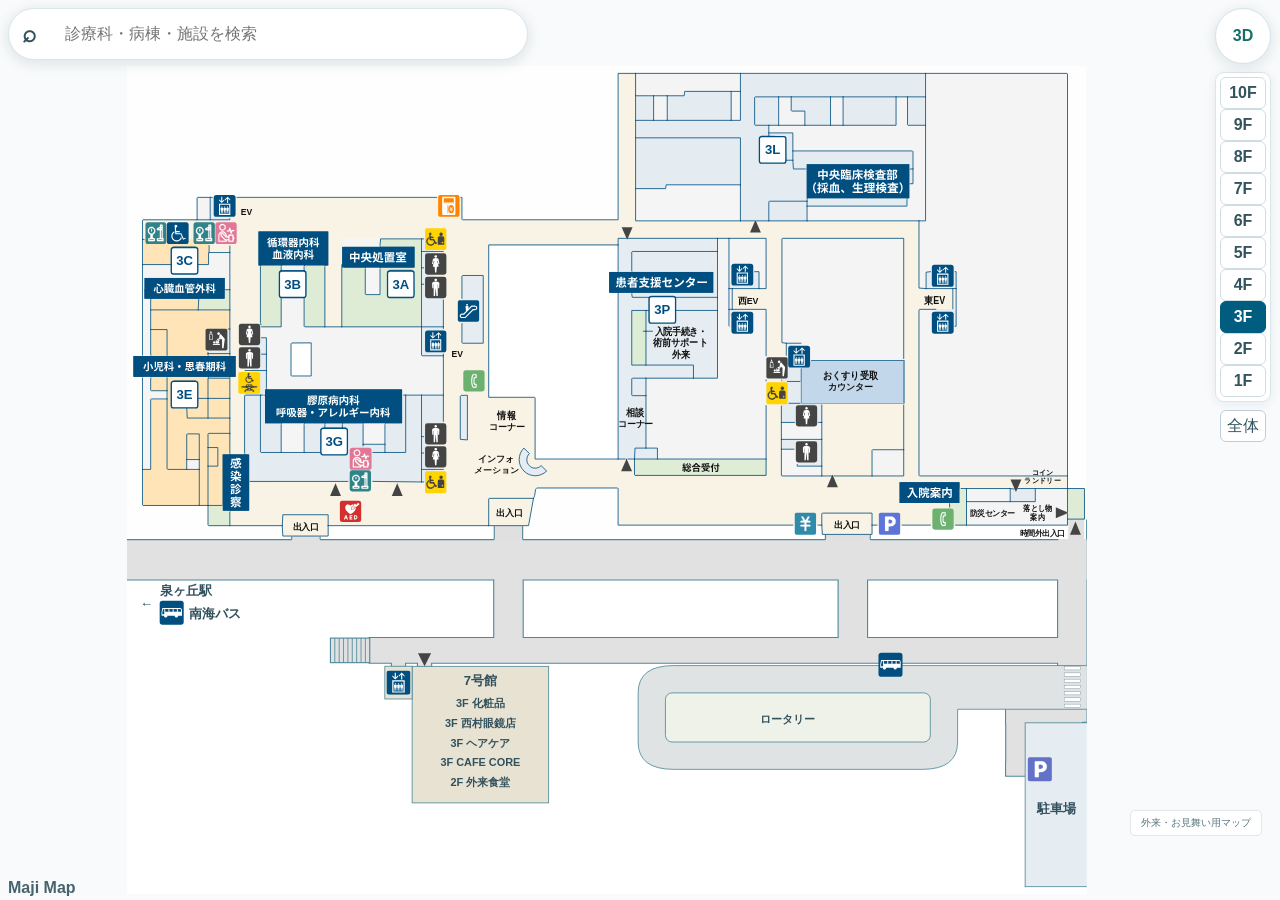
==== docs/index.html @ 2b475264 "Group candidates by floor and revise Nankai bus signage" ====
<!doctype html><html lang="ja" data-map-loading><head><meta charset="utf-8"><meta name="viewport" content="width=device-width,initial-scale=1,viewport-fit=cover"><title>Maji Map｜外来・お見舞いマップ</title><style>
html[data-map-loading] body > :not(#mapStartup):not(script) { opacity:0!important; visibility:hidden!important; pointer-events:none!important }
#mapStartup { position:fixed; inset:0; display:grid; place-content:center; margin:0; padding:24px; color:#244554; background:#f4f7f8; font:16px/1.5 system-ui,sans-serif; text-align:center }
html:not([data-map-loading]) #mapStartup { display:none }
</style><script>
let mapStartupFailed=false;
function recordMapStartupError(event) {
 if(event instanceof ErrorEvent||event.target?.matches?.('script[src],link[rel=stylesheet]'))mapStartupFailed=true;
}
window.addEventListener('error',recordMapStartupError,true);
</script><meta name="description" content="外来受付と病棟の入口までを案内する、来院者向けの1〜10階マップ。"><link rel="stylesheet" href="unified.css?v=20261110g"><link rel="stylesheet" href="map-3d.css?v=20261110g"><link rel="stylesheet" href="destination-photos.css?v=20261111v"><link rel="stylesheet" href="visitor-experience.css?v=20261110g"><link rel="stylesheet" href="route-experience.css?v=20261111w"><link rel="stylesheet" href="discovery-experience.css?v=20261110g"><link rel="stylesheet" href="visitor-refinements.css?v=20261110g"><link rel="stylesheet" href="visitor-updates.css?v=20261118r"></head><body class="map-first">
<header><a class="brand" href="./"><b>M↗</b><span>Maji Map<small>外来・お見舞いマップ</small></span></a><nav><a href="review.html#routeConcerns">要確認箇所・修正</a><a href="status.html">現在の状態</a></nav><span class="demo">開発デモ</span></header>
<div id="mapStartup" role="status"><span>マップを読み込んでいます…</span><noscript>マップを使うにはJavaScriptを有効にしてください。</noscript></div>

<main class="settings-hidden" inert><aside id="settings"><div class="aside-top"><p class="eyebrow">HOSPITAL WAYFINDING</p><h1>出発地・目的地を設定</h1><p>外来と病棟を、ひとつの地図で。</p></div><section class="location-card start-card"><h2><i class="start-dot"></i>出発地</h2><strong id="currentName">総合受付</strong><small id="currentFloor">3階</small><details><summary>一覧から出発地を選ぶ</summary><label for="fromSelect">出発する場所</label><select id="fromSelect"></select><p id="plotHelp" class="muted">出発地は手動で設定します。</p></details></section>
<section id="chosenPlace" class="chosen goal-card" aria-live="polite"><small><i class="goal-dot"></i>目的地</small><h2 id="chosenName">場所を選んでください</h2><p id="chosenFloor"></p><div class="actions"></div></section><section class="location-card destination-card"><h2><i class="goal-dot"></i><span id="searchModeLabel">目的地を探す</span></h2><label class="sr" for="findPlace">科名・場所・案内番号で検索</label><div class="filters" role="group" aria-label="目的地の種類"><button data-filter="all" aria-pressed="true">すべて</button><button data-filter="clinic" aria-pressed="false">外来</button><button data-filter="ward" aria-pressed="false">病棟・リハビリ</button><button data-filter="counter" aria-pressed="false">受付・窓口</button><button data-filter="amenity" aria-pressed="false">食事・買い物</button><button data-filter="equipment" aria-pressed="false">設備</button><button data-filter="bus" aria-pressed="false">バス</button><button data-filter="entrance" aria-pressed="false">出入口</button></div><div id="resultCount" class="muted" aria-live="polite"></div><div id="placeResults" class="place-results"></div></section>
</aside>
<section class="map-area"><div class="map-heading"><div><p class="eyebrow">ONE CONTINUOUS FLOOR MAP</p><h2 id="floorTitle">3階 <span>外来・診療棟</span></h2></div><button id="mapInfoButton" class="secondary info-button">地図の説明</button></div><div class="mobility-controls" hidden><label><span class="sr">移動方法</span><select id="travelChoice"><option value="auto">通常</option><option value="elevator">車椅子（EVのみ）</option></select></label></div><div id="mapSearchBar" class="map-search-bar"><button id="openPlaceSearch" aria-label="検索候補を開く" aria-expanded="false">⌕</button><input id="findPlace" type="search" aria-label="科名・場所・案内番号で検索" placeholder="診療科・病棟・施設を検索" autocomplete="off"><button id="clearPlaceSearch" aria-label="検索をクリア">×</button></div><div class="floor-toolbar"><div id="allFloors" class="floors" role="group" aria-label="表示する階"></div><button id="wardFocus" class="secondary">病棟を拡大</button></div><section id="arrowEditorPanel" class="arrow-editor" aria-label="入口矢印の編集" hidden><div class="arrow-editor-title"><strong>入口矢印を調整</strong><span id="arrowSaveStatus" role="status">この端末に自動保存</span></div><p>入口を選び、地図の青い丸をドラッグしてください。矢印の表示だけを調整し、通行ルートは変更しません。</p><div class="arrow-fields"><label>編集する入口<select id="arrowSelect"></select></label><label>向き<select id="arrowDirection"><option value="270">↑ 上向き</option><option value="0">→ 右向き</option><option value="90">↓ 下向き</option><option value="180">← 左向き</option></select></label></div><div class="arrow-actions"><span>位置を微調整</span><button data-arrow-nudge="0,-4" aria-label="矢印を上へ">↑</button><button data-arrow-nudge="-4,0" aria-label="矢印を左へ">←</button><button data-arrow-nudge="4,0" aria-label="矢印を右へ">→</button><button data-arrow-nudge="0,4" aria-label="矢印を下へ">↓</button><button id="undoArrow">元に戻す</button><button id="resetArrow">この入口を初期位置に</button></div><div class="arrow-actions"><button id="exportArrows" class="primary">修正データを書き出す</button><button id="importArrows" class="secondary">修正データを読み込む</button><input id="arrowImportFile" type="file" accept="application/json,.json" hidden></div><p class="muted">他の端末やサイト全体にも反映する場合は、書き出したファイルをこのチャットに添付してください。</p></section><section id="annPanel" class="corridor-panel" aria-label="通路・到着点の修正" hidden><div class="ann-heading"><strong>この地図で通路・到着点を修正</strong><button id="annClose">保存して確認に戻る</button></div><p id="annContext" class="ann-context" hidden></p><p class="ann-explainer">通路は1回描き、受付への枝道を追加できます。修正は端末に自動保存します。<b>ナビへ反映すると青線が更新されます。</b></p><div class="ann-tools" role="group" aria-label="修正するもの"><button data-ann-tool="select" aria-pressed="true">選択・点を動かす</button><button data-ann-tool="corridor" aria-pressed="false">新しい通路</button><button data-ann-tool="entrance" aria-pressed="false">出入口を置く</button><button data-ann-tool="arrival" aria-pressed="false">到着点を置く</button><button id="annCopy">表示中の経路をコピー</button></div><details id="annMetadata" class="ann-metadata"><summary>目的地・通行区分・確認メモを設定</summary><div class="ann-fields"><label>つなぐ目的地<select id="annTarget"></select></label><label>修正案の名称<input id="annName" maxlength="120" value="通路の修正案"></label><label>通行区分<select id="annAccess"><option value="unknown">未確認</option><option value="patient">患者・職員共用</option><option value="staff">職員専用</option></select></label><label>確認状態<select id="annReview"><option value="draft">下書き</option><option value="drawing">図面で確認済み</option><option value="onsite">現地で確認済み</option></select></label></div><label class="ann-note">修正案のメモ<input id="annNote" maxlength="4000" placeholder="扉の手前で終了、通路の曲がり角など"></label></details><div class="ann-actions"><label><input id="annSnap" type="checkbox" checked> 近くの記録済み通路につなぐ</label><label><input id="annOrthogonal" type="checkbox" checked> 直角補正</label><button id="annFinish" class="primary" disabled>線を確定</button><button id="annUndo" disabled>編集を元に戻す</button></div><div class="ann-actions"><strong id="annSelection">新しい修正案</strong><span id="annVertex"></span><button id="annAddPoint" disabled>選択点の次に点を追加</button><button id="annRemovePoint" disabled>選択点を削除</button><button id="annSquare" disabled>選択した線を直角に整える</button><button id="annDelete" disabled>選択した記録を削除</button></div><p id="annStatus" role="status">曲がり角をクリックして描き、丸い点をドラッグして修正します。</p><details><summary>この階の記録 <span id="annCount">0件</span>・データの保存</summary><div id="annRecords" class="ann-records"></div><div class="ann-actions"><button id="annData">データを表示</button><button id="annExport">修正案を書き出す</button><label class="ann-import">修正案を読み込む<input id="annImport" type="file" accept="application/json,.json"></label><a href="annotate-legacy.html" target="_blank" rel="noopener">旧図面の記録を確認 ↗</a></div></details><p class="ann-legend">橙：共用の修正案　紫：区分未確認　灰：職員専用　破線：下書き。青線は既存の案内です。</p></section><dialog id="annDialog"><h2>通路・到着点の修正案</h2><textarea id="annJson" readonly rows="12" aria-label="現在のマップの通路修正データ"></textarea><button id="annDialogClose">閉じる</button></dialog><p id="walkingHint" class="walking-hint">地図の目的地を押す →「ナビ開始」。歩く案内は「次へ」で進めます。青い点は手順に連動して動く案内位置です。自動測位は行いません。</p><div id="routeSummary" class="route-summary" hidden><div><strong id="routeSummaryText"></strong><div id="routeJourney" class="route-journey"></div></div><div class="route-summary-actions"><button id="beginNavigation" class="primary">ナビ開始</button><button id="routeConcernLink" class="secondary" hidden>要確認箇所</button></div></div><button id="returnToPosition" class="return-position" type="button" aria-label="現在地に戻る" title="現在地に戻る" hidden><svg viewBox="0 0 24 24" width="18" height="18" aria-hidden="true" fill="none" stroke="currentColor" stroke-width="1.8" stroke-linecap="round"><circle cx="12" cy="12" r="7"/><circle cx="12" cy="12" r="2.5" fill="currentColor" stroke="none"/><path d="M12 2v3m0 14v3M2 12h3m14 0h3"/></svg></button><section id="navigationPanel" class="navigation-panel" aria-live="polite" hidden><div><span id="navigationCount"></span><button id="stopNavigation" class="secondary" aria-label="ナビを終了">×</button></div><span id="navigationModeBadge" class="navigation-mode-badge"></span><h3 id="navigationInstruction"></h3><p id="navigationDetail" hidden aria-hidden="true"></p><p id="navigationTransferStatus" class="navigation-transfer-status" role="status" hidden></p><div class="navigation-buttons"><button id="navigationPrev" class="secondary">← 前へ</button><button id="navigationNext" class="primary">次へ →</button></div></section><span id="selectionHint" role="status" class="selection-status"></span><div id="mapViewport" class="map-viewport" tabindex="0" aria-label="地図。拡大後はドラッグで移動できます。"><section id="facilityDetails" class="facility-details" aria-label="施設の写真と案内" hidden><section id="routePlanner" class="route-planner" aria-label="経路の設定" hidden><div class="route-travel-tabs" role="group" aria-label="移動方法"><button data-travel-choice="auto" aria-pressed="true"><svg class="walking-pict" viewBox="0 0 24 24" aria-hidden="true" data-icon-source="google-material-directions-walk"><path fill="currentColor" d="M13.5 5.5c1.1 0 2-.9 2-2s-.9-2-2-2-2 .9-2 2 .9 2 2 2zM9.8 8.9L7 23h2.1l1.8-8 2.1 2v6h2v-7.5l-2.1-2 .6-3C14.8 12 16.8 13 19 13v-2c-1.9 0-3.5-1-4.3-2.4l-1-1.6c-.4-.6-1-1-1.7-1-.3 0-.5.1-.8.1L6 8.3V13h2V9.6l1.8-.7"/></svg>通常</button><button data-travel-choice="elevator" aria-pressed="false"><span class="official-wheelchair-icon" aria-hidden="true" title="近畿大学病院公式フロアマップの車椅子ピクト"></span>車椅子（EVのみ）</button></div><div class="route-place-fields"><button id="routeStartField" class="route-place-field route-start-field"><span class="route-field-dot" aria-hidden="true"></span><span><small>出発地・現在いる場所</small><strong id="routeStartLabel">総合受付</strong></span><span class="route-field-edit">変更</span></button><button id="routeGoalField" class="route-place-field route-goal-field"><span class="route-field-dot" aria-hidden="true"></span><span><small>目的地</small><strong id="routeGoalLabel"></strong></span><span class="route-field-edit">変更</span></button></div></section><button id="closeFacilityDetails" class="facility-close" aria-label="施設情報を閉じる">×</button><div id="destinationPhotoPreview" class="destination-photo-preview" hidden><button id="viewDestinationPhoto"><img id="destinationPhotoThumb" referrerpolicy="no-referrer" alt=""><span>写真を見る</span></button><strong id="destinationPhotoLabel"></strong><small>近畿大学病院 公式写真</small></div><div class="facility-detail-body"><small id="facilityDetailFloor"></small><h2 id="facilityDetailName"></h2><div class="facility-detail-actions"><button id="detailRoute" class="secondary">出発地</button><button id="detailNavigate" class="primary">目的地</button><button type="button" id="detailWebsite" class="secondary" disabled>ウェブサイト</button></div></div></section><section id="map3DHover" class="map-3d-hover place-preview" aria-label="地図上の施設プレビュー" hidden><button id="closePlacePreview" class="place-preview-close" aria-label="施設プレビューを閉じる">×</button><img id="placePreviewPhoto" alt="" referrerpolicy="no-referrer" hidden><div class="place-preview-copy"><strong id="map3DHoverName"></strong><small id="placePreviewSource" hidden>近畿大学病院 公式写真</small></div></section><div id="map3D" class="map-3d" hidden></div><div class="view-switch" role="group" aria-label="マップの表示"><button id="toggleMapView" data-current-view="2d" aria-label="3Dマップに切り替える">3D</button></div><section id="map3DControls" class="map-3d-controls" aria-label="3Dマップの操作" hidden><div class="map-3d-range">経路全体を表示</div><div class="map-3d-mode" role="group" aria-label="3Dのドラッグ操作"><button data-3d-mode="move" aria-pressed="true">移動</button><button data-3d-mode="rotate" aria-pressed="false">回転</button></div><div class="map-3d-actions"><button id="map3DHome">全体</button></div><details class="map-3d-extra"><summary>細かく操作</summary><div class="map-3d-actions"><button id="map3DPanLeft" aria-label="3Dマップを左へ移動">←</button><button id="map3DPanUp" aria-label="3Dマップを上へ移動">↑</button><button id="map3DPanDown" aria-label="3Dマップを下へ移動">↓</button><button id="map3DPanRight" aria-label="3Dマップを右へ移動">→</button></div><div class="map-3d-actions"><button id="map3DRotateLeft">↶ 回転</button><button id="map3DRotateRight">回転 ↷</button></div></details><p id="map3DGestureHint">1本指で移動 · 2本指で拡大・回転</p><p><strong id="map3DFloor"></strong><span id="map3DStatus" role="status"></span><small>階を離した立体表示</small></p><button id="map3DRetry" hidden>3Dを再読み込み</button></section><span class="maji-attribution">Maji Map</span><div id="mapSheet" class="map-sheet"><img id="mapBackground" alt="3階の公式フロアマップ" draggable="false"><svg id="unifiedOverlay" aria-label="出発地・目的地・確認済み経路"></svg></div><div class="zoom-tools"><button id="zoomIn" aria-label="地図を拡大">＋</button><output id="zoomReadout">100%</output><button id="zoomOut" aria-label="地図を縮小">−</button><button id="resetMap">全体</button></div><div class="map-badge" id="baseBadge">公式マップを使用</div></div><p id="mapMessage" class="map-message" role="status">場所を選ぶと、この地図上で位置を表示します。</p></section></main><dialog id="departmentWebsiteDialog" class="map-dialog" aria-labelledby="departmentWebsiteTitle"><div class="dialog-heading"><h2 id="departmentWebsiteTitle" tabindex="-1" autofocus>診療科の公式ウェブサイト</h2><button type="button" id="closeDepartmentWebsites" class="facility-close" aria-label="公式ウェブサイト一覧を閉じる">×</button></div><div id="departmentWebsiteLinks"></div></dialog><section id="routeSteps" class="route-steps" aria-live="polite" hidden></section><dialog id="mapInfoDialog" class="map-dialog"><div class="map-edit-actions"><button id="toggleArrowEditor" class="secondary" aria-expanded="false" aria-controls="arrowEditorPanel" hidden>入口矢印を編集</button></div><div class="map-edit-actions"><button id="editMedicineEVMain" class="secondary">2階・おくすり側EVの出入口を修正</button></div><div class="map-edit-actions"><button id="annToggle" class="secondary" aria-pressed="false">通路・到着点を編集</button></div><div class="dialog-heading"><h2>地図の説明</h2><button id="closeMapInfo" aria-label="地図の説明を閉じる">閉じる</button></div><div class="legend"><span><i style="background:#1683d1"></i>青線：案内経路</span><span>病棟の色分け：</span><span><i style="background:#e5edf2"></i>東A</span><span><i style="background:#ffe5b8"></i>東B</span><span><i style="background:#dfedd6"></i>西A</span><span><i style="background:#ffd9d9"></i>西B</span><span><i style="background:#f5f5f5"></i>案内対象外</span><span><i style="background:#f9f4e5"></i>EVホール・共用通路</span></div><details class="usage"><summary>通行区分・表示について</summary><label for="visitorMode" hidden>利用する方</label><select id="visitorMode" hidden><option value="patient">外来患者さん・お見舞いの方</option></select><p>通常は乗り換えの少なさを優先し、同条件なら距離で比較します。車椅子を選ぶと、階の移動にはEVのみを使います。7〜10階の病棟間の東西移動は、EVで3階に降りてから案内します。職員専用通路と階段は利用しません。</p><p>1〜5階は公式マップの設備表示を保持しています。表示されていても職員専用の設備は経路に使いません。お見舞いの目的地は病棟の入口です。</p></details><div class="map-note"><p><a href="photo-checklist.html" target="_blank">撮影する施設リスト（公式写真未登録78件）</a> · <a href="location-guide.html" target="_blank">現在地の設定方法</a></p><p>「3D」で階を離した立体表示に切り替えられます。経路全体を常に表示し、動く矢印で進む向きを確認できます。病棟名・施設名をクリックして出発地や目的地を設定できます。建物の実際の内装を再現したモデルではありません。<a href="https://mynrminto.github.io/kindai-hospital-navi/" target="_blank" rel="noopener">3D表示の参考・素材</a> ／ <a href="vendor/three-LICENSE.txt" target="_blank" rel="noopener">Three.js（MIT）</a></p><strong>お見舞いは、各病棟の入口まで。</strong><p>病棟は公式図面の形と光庭を再現し、公式6階と同じ配色で表示しています。地図上の施設名や案内番号を押して、目的地に設定できます。病室番号や病棟内の設備を省き、西EV・東EVから病棟入口までをご案内します。</p><p>1〜5階は公式図面をそのまま表示しています。通行可否は経路案内で確認してください。階段や職員専用の設備は案内経路に使いません。</p><a href="https://www.med.kindai.ac.jp/floormap_facility.html" target="_blank" rel="noopener">参考：近畿大学病院 フロアマップ・施設案内 ↗</a></div></dialog><dialog id="destinationPhotoDialog" class="destination-photo-dialog"><div class="dialog-heading"><div id="destinationPhotoBadge"></div><h2 id="destinationPhotoTitle" tabindex="-1" autofocus></h2><button id="closeDestinationPhoto" class="facility-close" aria-label="写真を閉じる">×</button></div><img id="destinationPhotoFull" referrerpolicy="no-referrer" alt=""><p id="destinationPhotoError" hidden>写真を読み込めませんでした。公式サイトから確認できます。</p></dialog><script src="catalog.js?v=20261110g"></script><script src="clinics.js?v=20261110g"></script><script src="services.js?v=20261110g"></script><script src="route-audit.js?v=20261111s"></script><script src="entrance-policy.js?v=20261115a"></script><script src="official-hit-shapes.js?v=20261118e"></script><script src="route-engine.js?v=20261110g"></script><script src="confirmed-navigation-data.js?v=20261110g"></script><script src="additional-navigation-data.js?v=20261110g"></script><script src="mobility-data.js?v=20261118p"></script><script src="mobility-network.js?v=20261110g"></script><script src="confirmed-network.js?v=20261110g"></script><script src="unified-data.js?v=20261116a"></script><script src="arrow-editor.js?v=20261110g"></script><script src="review-catalog.js?v=20261118g"></script><script src="map-annotation-core.js?v=20261110g"></script><script src="map-annotation-editor.js?v=20261110g"></script><script src="navigation-selection.js?v=20261111s"></script><script src="facility-services.js?v=20261118r"></script><script src="department-links.js?v=20261118e"></script><script src="destination-photos.js?v=20261111t"></script><script src="turn-guidance.js?v=20261112l"></script><script src="navigation-progress.js?v=20261110g"></script><script src="place-preview.js?v=20261110g"></script><script src="route-planner.js?v=20261111s"></script><script src="place-search.js?v=20261118q"></script><script src="unified.js?v=20261118r"></script><script src="visitor-experience.js?v=20261111s"></script><script src="route-experience.js?v=20261115a"></script><script src="discovery-experience.js?v=20261118q"></script><script src="visitor-refinements.js?v=20261118p"></script><script src="visitor-updates.js?v=20261118q"></script><script src="outdoor-position-editor.js?v=20261111s"></script><script src="map-3d-data.js?v=20261110g"></script><script src="map-3d.js?v=20261118r"></script><script>
window.removeEventListener('error',recordMapStartupError,true);
if(mapStartupFailed||!document.querySelector('.visitor-experience #mapViewport, .review-embedded #mapViewport')){
 document.querySelector('#mapStartup span').textContent='マップを読み込めませんでした。ページを再読み込みしてください。';
}else{
 document.querySelector('main').inert=false;
 document.documentElement.removeAttribute('data-map-loading');
}
</script></body></html>
---- docs/unified.css ----
*{box-sizing:border-box}body{margin:0;color:#183b49;background:#f4f7f8;font:14px/1.6 -apple-system,BlinkMacSystemFont,"Helvetica Neue","Noto Sans JP",sans-serif}button,input,select{font:inherit}button{cursor:pointer}a{color:#216679;text-underline-offset:3px}header{height:76px;background:white;border-bottom:1px solid #dce5e8;display:flex;align-items:center;gap:26px;padding:0 32px}.brand{display:flex;align-items:center;gap:12px;color:#136c63;text-decoration:none;font-size:22px;font-weight:800}.brand b{background:#176f68;color:white;border-radius:11px;padding:4px 10px;font-size:25px}.brand small{display:block;color:#819397;font-size:9px;letter-spacing:.12em;font-weight:500;margin-top:-4px}nav{margin-left:auto;display:flex;gap:22px;font-size:12px}.demo{font-size:10px;background:#eff5f3;color:#69857d;padding:4px 10px;border-radius:20px}main{display:grid;grid-template-columns:320px minmax(0,1fr);max-width:2000px;margin:auto}aside{padding:24px 20px;background:#fff;border-right:1px solid #dce5e8;max-height:calc(100vh - 76px);overflow:auto}.eyebrow{font-size:9px;letter-spacing:.17em;font-weight:700;color:#6a938b;margin:0 0 6px}h1{font-size:22px;margin:0;letter-spacing:-.03em}.aside-top>p:last-child{font-size:12px;color:#84959b;margin:6px 0 22px}h2{font-size:17px;margin:0}.location-card{border:1px solid #dce6e9;border-radius:10px;padding:15px;margin-bottom:15px}.location-card h2{display:flex;align-items:center;gap:8px;font-size:12px;margin-bottom:9px;color:#6c848c}.start-dot,.goal-dot{display:inline-block;width:9px;height:9px;border-radius:50%;background:#2b83ce}.goal-dot{background:#df6e49}.location-card strong{display:block;font-size:18px}.location-card small{color:#7e929a}details{margin-top:10px}summary{cursor:pointer;font-size:12px;color:#3f7381}details label{display:block;margin:12px 0 4px;font-size:12px}input[type=search],select{width:100%;padding:10px 9px;border:1px solid #cfdde2;background:#fff;border-radius:6px;color:#26434e;outline-offset:3px}input[type=search]{background:#f7fafb;font-size:12px}.filters{display:flex;gap:4px;flex-wrap:wrap;margin:10px 0}button{border:1px solid #cddde2;border-radius:6px;background:white;color:#33545e;padding:7px 10px;font-size:12px}.filters button{font-size:10px;padding:4px 7px}.filters button[aria-pressed=true]{background:#e3f0ec;border-color:#91bbb0;color:#176e5d}.muted{font-size:10px;color:#80949b;margin:8px 0}.place-results{max-height:245px;overflow:auto}.place-row{width:100%;text-align:left;border:0;border-bottom:1px solid #edf1f3;border-radius:0;padding:9px 2px;display:flex;align-items:center;gap:9px;line-height:1.4}.place-row:hover,.place-row[aria-pressed=true]{background:#eff7f4}.place-row .code{min-width:35px;color:#216682;font-weight:700;font-size:12px}.place-row strong{font-size:12px;display:block}.place-row small{font-size:10px;color:#8a9ca3}.chosen{padding:15px;background:#eaf4f0;border-radius:10px;margin-bottom:16px}.chosen small{font-size:10px;color:#749388}.chosen h2{font-size:17px}.chosen p{font-size:12px;margin:3px 0 12px;color:#628278}.actions{display:flex;gap:7px}.primary{border:0;background:#167168;color:white;font-weight:700}.secondary{background:white}.usage{border-top:1px solid #e2e9ec;padding-top:15px;font-size:11px;color:#7b9098}.map-area{padding:24px 26px;min-width:0}.map-heading{display:flex;justify-content:space-between;gap:20px;align-items:center;margin-bottom:16px}.map-heading h2{font-size:26px}.map-heading h2 span{font-size:12px;font-weight:400;color:#7f969f;margin-left:12px}.floor-toolbar{display:flex;align-items:center;justify-content:space-between;gap:12px;margin-bottom:14px}.floors{display:flex;gap:5px;flex-wrap:wrap}.floors button{min-width:38px;font-weight:600;padding:7px 9px}.floors button[aria-pressed=true]{background:#005d7f;border-color:#005d7f;color:white}.map-viewport{height:calc(100vh - 256px);min-height:430px;background:white;border:1px solid #d7e3e8;border-radius:11px;position:relative;overflow:hidden;cursor:grab;touch-action:none;overscroll-behavior:contain}.map-viewport.dragging{cursor:grabbing}.map-sheet{position:absolute;transform-origin:0 0;user-select:none}.map-sheet img{display:block;width:100%;height:100%;pointer-events:none}.map-sheet svg{position:absolute;inset:0;width:100%;height:100%;overflow:visible;pointer-events:none}.zoom-tools{position:absolute;right:14px;bottom:14px;display:flex;align-items:center;background:white;border:1px solid #d5e2e7;border-radius:8px;padding:4px;gap:3px;box-shadow:0 3px 14px #123b4920}.zoom-tools button{border:0;font-size:16px;padding:4px 9px}.zoom-tools output{font-size:10px;min-width:34px;text-align:center}.zoom-tools #resetMap{font-size:11px}.map-badge{position:absolute;left:13px;bottom:15px;font-size:10px;color:#59767f;background:#fffffff0;padding:4px 10px;border:1px solid #e0e8eb;border-radius:5px}.map-message{font-size:11px;color:#52798a;margin:10px 0;min-height:18px}.legend{display:flex;gap:14px;flex-wrap:wrap;font-size:10px;color:#68838d}.legend span{display:flex;align-items:center;gap:4px}.legend i{width:10px;height:10px;border:1px solid #afc1c8;border-radius:2px}.map-note{padding:18px 0;color:#81949c;font-size:11px}.map-note strong{font-size:12px;color:#557c89}.map-note p{margin:5px 0;max-width:900px}.map-note a{font-size:10px}.route-steps h2{font-size:16px;margin:12px 0}.route-steps ol{list-style:none;counter-reset:step;padding:0;margin:0}.route-steps li{counter-increment:step;position:relative;padding:8px 0 12px 29px;font-size:12px;border-bottom:1px solid #edf1f3}.route-steps li:before{content:counter(step);position:absolute;left:0;top:9px;border-radius:50%;width:20px;height:20px;background:#eaf2f4;color:#397183;text-align:center;font-size:10px;line-height:20px}.route-steps li button{padding:0;border:0;color:#187466;font-weight:700;font-size:12px;text-align:left}.route-steps li p{font-size:11px;color:#84979f;margin:4px 0}.route-note{font-size:10px;background:#f5f7f8;padding:10px;border-radius:6px;color:#7a8f98}.sr{position:absolute;width:1px;height:1px;overflow:hidden;clip:rect(0,0,0,0)}main.settings-hidden{grid-template-columns:minmax(0,1fr)}.settings-hidden aside{display:none}button:focus-visible,a:focus-visible,input:focus-visible,select:focus-visible{outline:3px solid #e7bb40;outline-offset:2px}button:hover{filter:brightness(.97)}@media(max-width:1000px){header{height:68px;padding:0 16px;gap:12px}.brand{font-size:19px}.brand b{font-size:20px}.demo{display:none}nav{gap:12px;font-size:10px}main{display:flex;flex-direction:column}.map-area{padding:18px 14px;order:0}aside{order:1;max-height:none;border-right:0;padding:20px}.map-heading h2{font-size:23px}.floor-toolbar{flex-wrap:wrap}.floors button{min-width:29px;padding:6px 7px;font-size:11px}.map-viewport{height:62vh;min-height:380px}.map-note{padding-bottom:0}.map-heading h2 span{margin-left:8px;font-size:10px}#toggleSettings{font-size:10px}.legend{gap:9px}main.settings-hidden aside{display:none}.place-results{max-height:300px}.map-badge{max-width:50%;font-size:9px}}
#wardFocus{white-space:nowrap;flex-shrink:0}

.mobile-open{display:none}@media(max-width:1000px){.mobile-open{display:block;width:100%;text-align:left;margin-bottom:12px;padding:12px;color:#176f68;background:#edf5f2;border-color:#cddfd9}}

.route-summary{padding:12px 16px;margin:0 0 12px;background:#edf6f4;border:1px solid #c9dfda;border-radius:9px;display:flex;gap:12px;align-items:center;justify-content:space-between}.route-summary[hidden]{display:none}.route-summary strong{font-size:14px}.ward-route-target{cursor:pointer}.ward-route-target:focus{stroke:#1683d1;stroke-width:3;outline:none}

.place-map-target{cursor:pointer;pointer-events:all}.place-map-target:focus{outline:none}.place-map-target:hover rect,.place-map-target:focus rect{fill:var(--selection-tint);stroke:var(--selection-color);stroke-width:2;vector-effect:non-scaling-stroke}.map-place-card{position:absolute;left:16px;bottom:48px;z-index:5;width:min(310px,calc(100% - 32px));background:white;border:1px solid #d7e4e4;border-radius:12px;padding:16px;box-shadow:0 5px 24px #183b4920}.map-place-card[hidden]{display:none}.map-place-card small{display:block;color:#24796d;font-size:11px}.map-place-card strong{display:block;font-size:17px;margin:5px 18px 2px 0}.map-place-card p{margin:0 0 12px;color:#6a7d84;font-size:12px}.map-place-close{position:absolute;right:8px;top:6px;border:0;background:transparent;color:#72878e;font-size:22px;padding:0 5px}.map-place-card .primary{width:100%}

.arrow-editor{padding:16px;background:#edf5fc;border:1px solid #bbd4ea;border-radius:10px;margin-bottom:12px}.arrow-editor[hidden]{display:none}.arrow-editor-title{display:flex;justify-content:space-between;gap:12px}.arrow-editor-title span{font-size:12px;color:#416a8a}.arrow-editor p{font-size:12px;margin:8px 0;color:#496477}.arrow-fields{display:flex;gap:12px;flex-wrap:wrap}.arrow-fields label{display:grid;gap:4px;font-size:12px;min-width:180px}.arrow-fields select{background:white;border:1px solid #b5cad9;border-radius:6px;padding:8px}.arrow-actions{display:flex;gap:6px;align-items:center;flex-wrap:wrap;margin-top:10px}.arrow-actions span{font-size:12px}.arrow-actions button{padding:6px 10px;border:1px solid #b8cddb;border-radius:6px;background:white;font-size:12px}.arrow-actions .primary{background:#236b99;color:white}.entrance-arrow-handle{cursor:grab;pointer-events:all}.entrance-arrow-handle:active{cursor:grabbing}.entrance-arrow-handle:focus{outline:none}.walking-hint{background:#edf5fc;border-left:3px solid #1683d1;padding:9px 12px;font-size:13px;color:#28536e}.route-summary{align-items:flex-start}.route-journey{display:flex;flex-wrap:wrap;gap:5px;margin-top:8px}.route-journey button{font-size:12px;padding:4px 7px;background:white;border:1px solid #c9dfda;color:#24594f;border-radius:5px;text-align:left}

.route-summary-actions{display:grid;gap:5px;min-width:100px}.navigation-panel{padding:18px;background:#e9f3fc;border:2px solid #1683d1;border-radius:12px;margin-bottom:12px}.navigation-panel[hidden]{display:none}.navigation-panel>div:first-child{display:flex;align-items:center;justify-content:space-between;color:#39799f;font-size:12px}.navigation-panel h3{font-size:22px;margin:12px 0 8px;color:#125985}.navigation-panel p{margin:0 0 14px;color:#355c77}.navigation-buttons{display:flex;justify-content:space-between;gap:12px}.navigation-buttons button{min-width:110px}

.arrow-editing aside .aside-top,.arrow-editing aside .location-card,.arrow-editing aside .chosen,.arrow-editing aside .route-steps,.arrow-editing aside .usage{display:none}.arrow-editing aside .arrow-editor{padding:14px;margin:0}.arrow-editing aside .arrow-editor-title{flex-direction:column;gap:4px}.arrow-editing aside .arrow-fields label{width:100%;min-width:0}.arrow-editing aside .arrow-actions>span{width:100%}.navigating .route-summary,.navigating .walking-hint{display:none}

.review-embedded header,.review-embedded aside,.review-embedded #openPlaceSearch,.review-embedded .map-note,.review-embedded .legend,.review-embedded #mapPlaceCard{display:none!important}.review-embedded main{display:block}.review-embedded .map-area{padding:10px}.review-embedded .map-heading{margin-bottom:6px}.review-embedded .map-heading .eyebrow{display:none}.review-embedded .map-heading h2{font-size:21px}.review-embedded .floor-toolbar{margin:6px 0}.review-embedded .walking-hint{font-size:11px;margin:8px 0}.review-embedded .map-viewport{height:460px;min-height:320px}.review-embedded .route-summary{padding:10px}.review-embedded .route-summary strong{font-size:12px}.review-embedded .route-journey button{font-size:10px}.review-embedded .arrow-editor{display:block}.review-embedded.arrow-editing aside{display:block!important}

.review-embedded #toggleArrowEditor,.review-embedded #showRouteSteps{display:none!important}

.corridor-panel{margin:12px 0;padding:14px;background:#fffaf0;border:1px solid #e7cfaa;border-radius:10px;color:#554c3e}.corridor-panel[hidden]{display:none}.ann-heading,.ann-tools,.ann-actions{display:flex;gap:8px;align-items:center;flex-wrap:wrap}.ann-heading{justify-content:space-between}.ann-explainer,.ann-legend{font-size:12px;line-height:1.7;margin:10px 0}.ann-fields{display:grid;grid-template-columns:2fr 1.5fr 1fr 1fr;gap:8px;margin:10px 0}.ann-fields label,.ann-note{display:grid;gap:4px;font-size:12px}.ann-fields input,.ann-fields select,.ann-note input{width:100%;padding:7px;border:1px solid #d4c7b6;border-radius:5px;background:white;font:inherit;min-width:0}.ann-tools button[aria-pressed=true]{background:#905718;color:white}.ann-actions{margin:10px 0;font-size:12px}.ann-actions button,.ann-tools button,.ann-heading button{font-size:12px;padding:7px 10px}.ann-records{display:flex;gap:6px;flex-wrap:wrap;padding:10px 0}.ann-records button{font-size:12px;text-align:left}.ann-records button[aria-pressed=true]{border-color:#b67a29;background:#fff1d9}.ann-import input{display:block;width:190px;font-size:11px}#annStatus{font-size:12px;color:#7a531f}#annDialog{width:min(720px,90vw);border:1px solid #cbd9df;border-radius:12px;padding:22px}#annJson{width:100%;font:12px monospace}.corridor-editing #walkingHint,.corridor-editing #routeSummary,.corridor-editing #navigationPanel,.corridor-editing #mapPlaceCard,.corridor-editing #toggleArrowEditor{display:none!important}.corridor-editing .map-viewport{cursor:crosshair}.corridor-editing .map-badge{display:none}.review-embedded .corridor-panel{padding:10px}.review-embedded .ann-fields{grid-template-columns:1fr 1fr}.review-embedded.corridor-editing .map-viewport{height:510px}.review-embedded.corridor-editing .map-note{display:none}.review-embedded #annToggle{margin-top:8px}.review-embedded #annPanel[hidden]{display:none}@media(max-width:800px){.ann-fields{grid-template-columns:1fr 1fr}.corridor-panel{padding:10px}.ann-heading strong{font-size:14px}}

.ann-context{background:#fff;border-left:3px solid #b67a29;padding:8px 10px;font-size:13px;white-space:pre-wrap}.review-embedded.corridor-editing .ann-fields{grid-template-columns:2fr 1.5fr 1fr 1fr}.review-embedded.corridor-editing .map-viewport{height:640px}.review-embedded.corridor-editing #annSelection{min-width:160px}.review-embedded.corridor-editing #annVertex{min-width:80px}.review-embedded.corridor-editing .ann-actions{min-height:32px}@media(max-width:800px){.review-embedded.corridor-editing .ann-fields{grid-template-columns:1fr 1fr}}

.ann-metadata{margin:8px 0}.ann-metadata summary{font-size:12px;color:#815a2b}.ann-metadata .ann-note{margin-bottom:8px}

/* Plotting must not move the canvas as status text or selection changes. */
.corridor-editing #annStatus{height:42px;overflow:auto;margin:8px 0;overflow-anchor:none}.corridor-editing #annSelection{display:inline-block;width:160px;white-space:nowrap;overflow:hidden;text-overflow:ellipsis}.corridor-editing #annVertex{display:inline-block;width:80px;white-space:nowrap}.corridor-editing .corridor-panel,.corridor-editing .map-viewport{overflow-anchor:none}

.annotation-vertex-handle{pointer-events:all;cursor:grab;touch-action:none}.annotation-vertex-handle:active{cursor:grabbing}.annotation-vertex-handle:focus{outline:none}.annotation-vertex-handle:focus-visible>circle:last-child{stroke:#005d7f;stroke-width:3px;vector-effect:non-scaling-stroke}
/* Selection colors match map pins. */
:root{--start-color:#2580c5;--goal-color:#d83a40;--selection-color:var(--goal-color);--selection-tint:#d83a4015}body[data-pick-mode=start]{--selection-color:var(--start-color);--selection-tint:#2580c515}
.goal-dot{background:var(--goal-color)}
.selection-status{position:absolute;width:1px;height:1px;overflow:hidden;clip-path:inset(50%)}.map-viewport{border:1px solid #d7e3e8}.map-viewport:focus{outline:none}.map-viewport:focus-visible{outline:2px solid #72848d;outline-offset:2px}body[data-pick-mode=start] .start-card{border:2px solid var(--start-color)}body[data-pick-mode=goal] .destination-card{border:2px solid var(--goal-color)}
/* The map and endpoint controls stay in one viewport. Only lists scroll. */
body:not(.review-embedded):not(.corridor-editing):not(:has(.arrow-editing)){height:100dvh;overflow:hidden}
body:not(.review-embedded)>header{height:52px;padding:0 20px}
body:not(.review-embedded)>header .brand{font-size:18px}
body:not(.review-embedded)>header .brand b{font-size:21px}
body:not(.review-embedded)>main{height:calc(100dvh - 52px);display:grid;grid-template-columns:330px minmax(0,1fr);min-height:0;overflow:hidden}
body:not(.review-embedded)>main.settings-hidden{grid-template-columns:minmax(0,1fr)}
body:not(.review-embedded) #settings{height:100%;max-height:none;min-height:0;display:flex;flex-direction:column;padding:12px;gap:8px;overflow:hidden}
body:not(.review-embedded) .settings-hidden #settings{display:none}
body:not(.review-embedded) .aside-top{flex:none}
body:not(.review-embedded) .aside-top .eyebrow,body:not(.review-embedded) .aside-top>p:last-child{display:none}
body:not(.review-embedded) .aside-top h1{font-size:18px}
body:not(.review-embedded) .start-card,body:not(.review-embedded) .goal-card{position:relative;flex:none;padding:10px 12px;margin:0;background:white;border:1px solid #dce6e9;border-radius:9px;padding-right:108px;min-height:76px}
body:not(.review-embedded) .start-card h2,body:not(.review-embedded) .goal-card>small{font-size:11px;line-height:16px;margin:0 0 3px;display:flex;gap:7px;align-items:center;color:#6c848c}
body:not(.review-embedded) .start-card strong,body:not(.review-embedded) .goal-card h2{font-size:14px;line-height:1.5;display:-webkit-box;-webkit-line-clamp:2;-webkit-box-orient:vertical;overflow:hidden}
body:not(.review-embedded) .goal-card>p{font-size:10px;margin:0;color:#7e929a}
body:not(.review-embedded) .start-card>button,body:not(.review-embedded) .goal-card>button{position:absolute;right:10px;top:24px;margin:0;padding:7px;font-size:11px}
body:not(.review-embedded) .start-card>button{color:var(--start-color)}body:not(.review-embedded) .goal-card>button{color:var(--goal-color)}
body:not(.review-embedded) .start-card details{margin:3px 0 0;font-size:10px}
body:not(.review-embedded) .start-card details[open]{position:absolute;top:100%;left:0;width:100%;padding:12px;background:white;z-index:10;box-shadow:0 4px 20px #183b4930;border-radius:8px}
body:not(.review-embedded) .goal-card .actions{display:none}
body:not(.review-embedded) .destination-card{display:flex;flex-direction:column;flex:1;min-height:0;padding:10px;margin:0;border-width:1px!important}
body:not(.review-embedded) .destination-card h2{margin-bottom:6px;flex:none}
body:not(.review-embedded) .destination-card input,body:not(.review-embedded) .filters,body:not(.review-embedded) #resultCount{flex:none}
body:not(.review-embedded) .destination-card .filters{margin:7px 0 2px}
body:not(.review-embedded) #resultCount{margin:4px 0}
body:not(.review-embedded) .place-results{flex:1;min-height:0;max-height:none;overflow-y:auto;overscroll-behavior:contain}
body:not(.review-embedded) .info-button{flex:none;padding:5px;font-size:11px}
body:not(.review-embedded) .map-area{display:flex;flex-direction:column;min-height:0;height:100%;padding:12px 16px;gap:7px;overflow:hidden;order:initial}
body:not(.review-embedded) .map-heading{flex:none;margin:0;min-height:32px}
body:not(.review-embedded) .map-heading .eyebrow{display:none}
body:not(.review-embedded) .map-heading h2{font-size:22px}
body:not(.review-embedded) .floor-toolbar{flex:none;margin:0;gap:6px;justify-content:flex-start}
body:not(.review-embedded) .floors{gap:3px;flex-wrap:nowrap;min-width:0;overflow-x:auto;overscroll-behavior:contain}
body:not(.review-embedded) .floors button{min-width:30px;padding:6px;font-size:11px}
body:not(.review-embedded) #annToggle,body:not(.review-embedded) #toggleArrowEditor{font-size:10px;white-space:nowrap;padding:6px}
body:not(.review-embedded) #wardFocus{margin-left:auto;font-size:10px;padding:6px}
body:not(.review-embedded) .walking-hint{flex:none;font-size:11px;padding:5px 9px;margin:0}
body:not(.review-embedded) .map-viewport{flex:1;min-height:0;height:auto;width:100%}
body:not(.review-embedded) .map-message{flex:none;font-size:10px;margin:0;min-height:16px}
body:not(.review-embedded) .route-summary{flex:none;padding:8px 10px;margin:0;align-items:center}
body:not(.review-embedded) .route-summary strong{font-size:12px;display:-webkit-box;-webkit-line-clamp:2;-webkit-box-orient:vertical;overflow:hidden}
body:not(.review-embedded) .route-journey{display:none}
body:not(.review-embedded) .route-summary-actions{display:flex;gap:5px;min-width:0;flex-shrink:0}
body:not(.review-embedded) .navigation-panel{flex:none;padding:10px;margin:0;border-width:1px;display:grid;grid-template-columns:1fr auto;gap:5px 12px}
body:not(.review-embedded) .navigation-panel[hidden]{display:none}
body:not(.review-embedded) .navigation-panel>div:first-child{grid-column:1/-1}
body:not(.review-embedded) .navigation-panel h3{font-size:17px;margin:0;grid-column:1}
body:not(.review-embedded) .navigation-panel p{font-size:12px;margin:0;grid-column:1;max-height:70px;overflow:auto}
body:not(.review-embedded) .navigation-buttons{grid-column:2;grid-row:2/4;align-self:end;gap:5px}
body:not(.review-embedded) .navigation-buttons button{min-width:0}
body:not(.review-embedded) .mobile-open{display:none}
.map-dialog{width:min(620px,94vw);max-height:85dvh;padding:20px;border:1px solid #cddde2;border-radius:12px;color:#183b49;overflow:auto}
.map-dialog::backdrop{background:#183b4966}.dialog-heading{display:flex;align-items:center;justify-content:space-between;gap:12px;margin-bottom:14px}.map-dialog .map-note{padding-bottom:0}.map-dialog .legend{font-size:12px}.map-dialog .route-steps li p{color:#536e7b;font-size:13px}
/* Editing keeps its full tools available, independently of the navigation layout. */
body.corridor-editing:not(.review-embedded),body:has(.arrow-editing):not(.review-embedded){height:auto;overflow:auto}
body.corridor-editing:not(.review-embedded)>main,body:has(.arrow-editing):not(.review-embedded)>main{height:auto;overflow:visible}
body.corridor-editing:not(.review-embedded) .map-area,body:has(.arrow-editing):not(.review-embedded) .map-area{height:auto;overflow:visible}
body.corridor-editing:not(.review-embedded) .map-viewport,body:has(.arrow-editing):not(.review-embedded) .map-viewport{height:65dvh;min-height:400px;flex:none}
@media(max-width:1000px){
 body:not(.review-embedded)>header{height:44px;padding:0 12px}body:not(.review-embedded)>header .brand{font-size:16px}body:not(.review-embedded)>header .brand b{font-size:18px}body:not(.review-embedded)>header nav{gap:10px;font-size:10px}
 body:not(.review-embedded)>main{height:calc(100dvh - 44px);grid-template-columns:minmax(0,1fr);grid-template-rows:minmax(0,1fr) minmax(210px,39%)}
 body:not(.review-embedded)>main.settings-hidden{grid-template-rows:minmax(0,1fr)}
 body:not(.review-embedded) .map-area{grid-row:1;padding:7px 10px;gap:5px}
 body:not(.review-embedded) #settings{grid-row:2;display:grid;grid-template-columns:1fr 1fr;grid-template-rows:auto minmax(0,1fr);gap:6px;padding:7px 10px;border-top:1px solid #d7e3e8}
 body:not(.review-embedded) .aside-top,body:not(.review-embedded) .info-button{display:none}
 body:not(.review-embedded) .start-card,body:not(.review-embedded) .goal-card{min-height:61px;padding:7px 8px;padding-right:78px}
 body:not(.review-embedded) .start-card strong,body:not(.review-embedded) .goal-card h2{font-size:12px;-webkit-line-clamp:1}
 body:not(.review-embedded) .start-card>button,body:not(.review-embedded) .goal-card>button{font-size:10px;right:5px;top:18px;padding:6px 4px;max-width:70px}
 body:not(.review-embedded) .start-card details{display:none}
 body:not(.review-embedded) .destination-card{grid-column:1/-1;grid-row:2;padding:6px 9px;display:grid;grid-template-columns:minmax(0,1fr) auto;grid-template-rows:auto auto minmax(0,1fr);gap:3px 7px}
 body:not(.review-embedded) .destination-card h2{display:none}
 body:not(.review-embedded) .destination-card input{grid-column:1;grid-row:1;padding:8px;font-size:12px;min-width:0}
 body:not(.review-embedded) .destination-card .filters{grid-column:2;grid-row:1;margin:0;max-width:180px;align-content:center;gap:2px}
 body:not(.review-embedded) .filters button{font-size:9px;padding:3px 4px}
 body:not(.review-embedded) #resultCount{grid-column:1/-1;grid-row:2;margin:0;font-size:9px;line-height:12px}
 body:not(.review-embedded) .place-results{grid-column:1/-1;grid-row:3;display:block}
 body:not(.review-embedded) .place-row{padding:6px 2px}.place-row small{font-size:9px}
 body:not(.review-embedded) .map-heading h2{font-size:18px}body:not(.review-embedded) .map-heading{min-height:26px}
 body:not(.review-embedded) .map-heading h2 span{font-size:10px}
 body:not(.review-embedded) .floor-toolbar{flex-wrap:nowrap}body:not(.review-embedded) .floors{flex:1}
 body:not(.review-embedded) #annToggle{max-width:65px;white-space:normal;line-height:1.2}
 body:not(.review-embedded) #wardFocus{display:none}body:not(.review-embedded) .walking-hint{display:none}
 body:not(.review-embedded) .map-message{font-size:9px;min-height:13px;white-space:nowrap;overflow:hidden;text-overflow:ellipsis}
 body:not(.review-embedded) .map-place-card{left:8px;bottom:45px;padding:9px;width:min(250px,calc(100% - 16px))}.map-place-card strong{font-size:14px}
 body:not(.review-embedded) .route-summary{padding:5px 7px}body:not(.review-embedded) .route-summary strong{font-size:10px}
 body:not(.review-embedded) .route-summary-actions button{font-size:10px;padding:6px 7px}
 body:not(.review-embedded) .navigation-panel{padding:7px;gap:3px 7px}body:not(.review-embedded) .navigation-panel h3{font-size:13px}body:not(.review-embedded) .navigation-panel p{font-size:10px;max-height:44px}
 body:not(.review-embedded) .navigation-buttons button{font-size:10px;padding:6px}
 body.corridor-editing:not(.review-embedded)>main,body:has(.arrow-editing):not(.review-embedded)>main{display:flex;height:auto}
 body.corridor-editing:not(.review-embedded) #settings{display:none}
}
@media(max-width:420px){body:not(.review-embedded) .destination-card .filters{max-width:135px}body:not(.review-embedded) .map-heading #toggleSettings{font-size:9px;padding:5px}body:not(.review-embedded)>header nav{gap:7px;font-size:9px}}

body:not(.review-embedded):not(.corridor-editing) #mapPlaceCard{display:none}button:disabled{cursor:default;opacity:.6}

body:not(.review-embedded) .map-heading .info-button{display:block;margin-left:auto;white-space:nowrap;font-size:10px;padding:6px}body:not(.review-embedded) .map-heading{gap:8px}
/* Map-first navigation: controls float above a full-size canvas. */
body.map-first:not(.review-embedded):not(.corridor-editing):not(:has(.arrow-editing))>main{display:block;position:relative;width:100%;max-width:none;height:calc(100dvh - 52px);overflow:hidden}
body.map-first:not(.review-embedded):not(.corridor-editing):not(:has(.arrow-editing)) .map-area{display:block;position:absolute;inset:0;height:100%;padding:0;overflow:hidden}
body.map-first:not(.review-embedded):not(.corridor-editing):not(:has(.arrow-editing)) .map-viewport{position:absolute;inset:0;width:100%;height:100%;border:0;border-radius:0;min-height:0;background:#f8fafb}
body.map-first:not(.review-embedded):not(.corridor-editing):not(:has(.arrow-editing)) .map-heading{position:absolute;z-index:4;top:14px;right:16px;background:#fffffff5;border:1px solid #dce5e8;border-radius:10px;padding:8px 10px;min-height:0;box-shadow:0 2px 12px #183b4912;gap:8px}
body.map-first:not(.review-embedded):not(.corridor-editing):not(:has(.arrow-editing)) .map-heading h2{font-size:18px;white-space:nowrap}
body.map-first:not(.review-embedded) .map-heading h2 span{font-size:10px}
body.map-first:not(.review-embedded):not(.corridor-editing):not(:has(.arrow-editing)) .floor-toolbar{position:absolute;z-index:4;top:74px;right:16px;background:#fffffff5;border:1px solid #dce5e8;border-radius:9px;padding:5px;box-shadow:0 2px 12px #183b4912}
body.map-first:not(.review-embedded):not(.corridor-editing):not(:has(.arrow-editing)) #openPlaceSearch{display:block;position:absolute;z-index:5;top:14px;left:16px;width:318px;text-align:left;margin:0;padding:14px 16px;background:white;color:#31515d;border:1px solid #dce5e8;border-radius:12px;box-shadow:0 3px 14px #183b4920;font-size:15px;font-weight:600}
body.map-first:not(.review-embedded):not(.corridor-editing):not(:has(.arrow-editing)) #settings{position:absolute;z-index:8;top:14px;left:16px;bottom:18px;width:336px;max-height:620px;height:auto;display:flex;flex-direction:column;background:#fff;box-shadow:0 6px 30px #183b4926;border:1px solid #dce5e8;border-radius:14px;padding:12px;gap:8px;overflow:hidden}
body.map-first:not(.review-embedded):not(.corridor-editing):not(:has(.arrow-editing)) .settings-hidden #settings{display:none}
body.map-first:not(.review-embedded) .aside-top{display:flex;align-items:center;justify-content:space-between;gap:8px}
body.map-first:not(.review-embedded) .aside-top h1{font-size:16px}
body.map-first:not(.review-embedded) .aside-top #toggleSettings{padding:5px 9px;font-size:11px}
body.map-first:not(.review-embedded):not(.corridor-editing):not(:has(.arrow-editing)) .walking-hint{display:none}
body.map-first:not(.review-embedded):not(.corridor-editing):not(:has(.arrow-editing)) .route-summary{position:absolute;z-index:5;bottom:18px;left:16px;width:min(480px,calc(100% - 220px));padding:12px 14px;background:#fffffff5;border-color:#dce5e8;box-shadow:0 3px 18px #183b491c;border-radius:12px;gap:12px}
body.map-first:not(.review-embedded):not(.corridor-editing):not(:has(.arrow-editing)) .route-summary[hidden]{display:none}
body.map-first:not(.review-embedded):not(.corridor-editing):not(:has(.arrow-editing)) .navigation-panel{position:absolute;z-index:5;bottom:18px;left:16px;width:min(560px,calc(100% - 220px));background:#fffffff7;box-shadow:0 3px 20px #183b4920;border-color:#d4e0e4;border-radius:12px;padding:13px}
body.map-first:not(.review-embedded):not(.corridor-editing):not(:has(.arrow-editing)) .map-message{position:absolute;z-index:3;bottom:98px;left:16px;max-width:440px;font-size:10px;background:#fffffff0;padding:5px 9px;border-radius:6px;white-space:normal;line-height:1.5;pointer-events:none;color:#557681}
body.map-first:not(.review-embedded):not(.corridor-editing):not(:has(.arrow-editing)) .map-badge{left:auto;right:18px;bottom:64px}
body.map-first:not(.review-embedded) .map-edit-actions{display:flex;gap:8px;flex-wrap:wrap;margin:0 0 16px}
body.map-first:not(.review-embedded) #maximizeMap{font-size:11px;white-space:nowrap;padding:6px 9px}
body.map-first.map-maximized:not(.review-embedded)>header{display:none}
body.map-first.map-maximized:not(.review-embedded):not(.corridor-editing):not(:has(.arrow-editing))>main{height:100dvh}
body.map-first.map-maximized:not(.review-embedded) #openPlaceSearch,body.map-first.map-maximized:not(.review-embedded) .map-message,body.map-first.map-maximized:not(.review-embedded) .map-heading #mapInfoButton{display:none}
body.map-first.map-maximized:not(.review-embedded) .map-heading h2 span{display:none}
@media(max-width:1000px){
 body.map-first:not(.review-embedded):not(.corridor-editing):not(:has(.arrow-editing))>main{height:calc(100dvh - 44px)}
 body.map-first:not(.review-embedded):not(.corridor-editing):not(:has(.arrow-editing)) #openPlaceSearch{top:10px;left:10px;width:min(310px,calc(100% - 20px));padding:12px 14px;font-size:14px}
 body.map-first:not(.review-embedded):not(.corridor-editing):not(:has(.arrow-editing)) .map-heading{top:110px;right:10px;left:10px;width:max-content;max-width:calc(100% - 20px);padding:6px 8px;gap:6px}
 body.map-first:not(.review-embedded) .map-heading h2{font-size:16px}
 body.map-first:not(.review-embedded) .map-heading h2 span{display:none}
 body.map-first:not(.review-embedded) .map-heading #mapInfoButton{font-size:10px;padding:5px}
 body.map-first:not(.review-embedded) #maximizeMap{font-size:10px;padding:5px}
 body.map-first:not(.review-embedded):not(.corridor-editing):not(:has(.arrow-editing)) .floor-toolbar{top:auto;bottom:10px;left:10px;right:10px;width:calc(100% - 20px);padding:4px;justify-content:center}
 body.map-first:not(.review-embedded) .floor-toolbar .floors{flex:initial;max-width:100%;gap:3px}
 body.map-first:not(.review-embedded) .floors button{min-width:28px;padding:6px;font-size:11px}
 body.map-first:not(.review-embedded):not(.corridor-editing):not(:has(.arrow-editing)) #settings{top:10px;left:10px;bottom:64px;width:calc(100% - 20px);max-height:600px;padding:10px;display:flex;gap:8px;border-radius:12px}
 body.map-first:not(.review-embedded) .aside-top{display:flex}
 body.map-first:not(.review-embedded) #settings .start-card,body.map-first:not(.review-embedded) #settings .goal-card{min-height:64px;padding:8px 10px;padding-right:100px}
 body.map-first:not(.review-embedded) #settings .start-card strong,body.map-first:not(.review-embedded) #settings .goal-card h2{font-size:14px;-webkit-line-clamp:2}
 body.map-first:not(.review-embedded) #settings .start-card>button,body.map-first:not(.review-embedded) #settings .goal-card>button{font-size:11px;right:8px;max-width:none}
 body.map-first:not(.review-embedded) #settings .destination-card{display:flex;flex:1;min-height:0;padding:9px;gap:0}
 body.map-first:not(.review-embedded) #settings .destination-card h2{display:flex}
 body.map-first:not(.review-embedded) #settings .destination-card .filters{max-width:none;margin:6px 0;gap:4px}
 body.map-first:not(.review-embedded) #settings .filters button{font-size:10px;padding:4px 6px}
 body.map-first:not(.review-embedded):not(.corridor-editing):not(:has(.arrow-editing)) .route-summary{left:10px;bottom:65px;width:calc(100% - 20px);padding:10px;gap:8px}
 body.map-first:not(.review-embedded) .route-summary strong{font-size:12px}
 body.map-first:not(.review-embedded):not(.corridor-editing):not(:has(.arrow-editing)) .navigation-panel{left:10px;bottom:65px;width:calc(100% - 20px);padding:10px}
 body.map-first:not(.review-embedded) .navigation-panel p{font-size:12px;max-height:75px}
 body.map-first:not(.review-embedded) .navigation-panel h3{font-size:15px}
 body.map-first:not(.review-embedded) .navigation-buttons button{font-size:11px;padding:8px}
 body.map-first:not(.review-embedded) .zoom-tools{bottom:auto;top:165px;right:10px;display:grid;justify-items:center;gap:0;border-radius:10px}
 body.map-first:not(.review-embedded) .zoom-tools button{padding:6px 10px}
 body.map-first:not(.review-embedded):not(.corridor-editing):not(:has(.arrow-editing)) .map-badge{display:none}
 body.map-first:not(.review-embedded):not(.corridor-editing):not(:has(.arrow-editing)) .map-message{bottom:145px;left:10px;max-width:calc(100% - 20px);font-size:10px;padding:4px 7px}
 body.map-first.map-maximized:not(.review-embedded):not(.corridor-editing):not(:has(.arrow-editing))>main{height:100dvh}
 body.map-first.map-maximized:not(.review-embedded):not(.corridor-editing):not(:has(.arrow-editing)) .map-heading{top:10px;left:auto;right:10px}
 body.map-first.map-maximized:not(.review-embedded) .zoom-tools{top:75px}
}
body.map-first.map-maximized:not(.review-embedded) #openPlaceSearch,body.map-first.map-maximized:not(.review-embedded) .map-message{display:none!important}
body.map-first:not(.review-embedded):not(.corridor-editing):not(:has(.arrow-editing)) .map-message{display:none}
body.map-first:not(.review-embedded):not(.corridor-editing):not(:has(.arrow-editing)) .map-message[data-important=true]{display:block!important;pointer-events:auto}

.mobility-controls{position:absolute;top:118px;left:16px;z-index:22;display:flex;gap:6px}.mobility-controls select,.mobility-controls button{height:34px;background:#fff;border:1px solid #d4e0e3;border-radius:9px;color:#315461;font-size:12px;padding:5px 9px;box-shadow:0 2px 9px #193a4112}.review-embedded .mobility-controls{position:static;margin:4px 8px}.map-maximized .mobility-controls{top:70px}@media(max-width:700px){.mobility-controls{top:110px;left:8px;gap:4px}.mobility-controls select,.mobility-controls button{font-size:11px;max-width:165px;height:32px}}

.nearby-grid{display:grid;grid-template-columns:repeat(2,minmax(0,1fr));gap:10px}.nearby-grid button{padding:16px;text-align:left}.mobility-controls{max-width:calc(100% - 28px);flex-wrap:wrap}@media(max-width:700px){.mobility-controls{gap:3px}.mobility-controls button,.mobility-controls select{padding:4px 7px;font-size:10px}}

.connector-editing #annPanel{padding:10px;margin:6px 0}
.connector-editing #annPanel .ann-explainer,.connector-editing #annPanel .ann-legend,.connector-editing #annMetadata,.connector-editing #annPanel .ann-actions:has(#annSelection),.connector-editing #annFinish,.connector-editing [data-ann-tool=arrival],.connector-editing [data-ann-tool=entrance]{display:none}
.connector-editing #annPanel p{margin:6px 0;font-size:11px}

.navigation-panel{touch-action:pan-y}.navigation-position-note{display:block;font-size:10px;color:#597681;margin:7px 0}.navigation-position-note+div button{min-height:40px}

.navigation-transfer-status{color:#176f68;font-weight:700;font-size:13px}.navigation-transfer-status[hidden]{display:none}
---- docs/map-3d.css ----
.view-switch{position:absolute;z-index:5;right:18px;bottom:112px;display:flex;padding:4px;background:#fff;border:1px solid #d7e3e8;border-radius:10px;box-shadow:0 3px 14px #123b4920}
.view-switch button{border:0;min-width:48px;font-weight:700;background:transparent}
.view-switch button[aria-pressed=true]{background:#176f68;color:white}
.map-3d{position:absolute;inset:0;touch-action:none;background:#f0f4f6;cursor:grab}
.map-3d:active{cursor:grabbing}.map-3d canvas{display:block;width:100%;height:100%;touch-action:none}
.map-3d[hidden],.map-3d-controls[hidden]{display:none}
.map-3d-controls{position:absolute;z-index:4;right:18px;top:165px;display:flex;flex-direction:column;gap:7px;width:160px;pointer-events:none}
.map-3d-controls>*{pointer-events:auto;background:#fffffff5;border:1px solid #d7e3e8;border-radius:9px;padding:7px 10px;box-shadow:0 2px 10px #123b4910}
.map-3d-controls label{display:flex;flex-direction:column;gap:4px;font-size:11px}.map-3d-controls select{padding:5px;font-size:12px}
.map-3d-controls p{margin:0;font-size:10px;line-height:1.5}.map-3d-controls small{display:block;font-size:10px;color:#597681}
.map-3d-actions{display:flex;gap:4px;justify-content:center}.map-3d-actions button{padding:5px 9px}
.view-3d .zoom-tools,.view-3d .map-badge{display:none!important}
.view-3d #wardFocus{display:none}.view-3d #mapPlaceCard{z-index:6}
.review-embedded .view-switch,.corridor-editing .view-switch,.arrow-editing .view-switch{display:none}
@media(max-width:700px){.view-switch{bottom:165px;right:10px}.map-3d-controls{right:10px;top:165px;width:136px}.map-3d-controls p{font-size:9px}.map-3d-controls label{font-size:10px}}
@media(max-height:650px){.map-3d-controls{top:145px}.map-3d-controls p{display:none}}

#map3DFloor{display:block;margin-bottom:4px}

.map-3d-range{font-size:12px;font-weight:700;text-align:center}
.map-3d-hover{position:absolute;z-index:7;right:18px;bottom:172px;width:min(300px,calc(100% - 36px));padding:11px 14px;border:2px solid #d83a40;border-radius:10px;background:#fffffff5;box-shadow:0 3px 18px #123b4920;pointer-events:none}
.map-3d-hover[data-mode=start]{border-color:#2580c5}
.map-3d-hover[hidden]{display:none}
.map-3d-hover strong,.map-3d-hover span{display:block}.map-3d-hover strong{font-size:13px}.map-3d-hover span{font-size:11px;color:#597681}
body:not(.view-3d) .map-3d-hover{display:none}
@media(max-width:700px){.map-3d-hover{right:10px;bottom:216px;width:220px;padding:8px 10px}}

.map-3d-controls{max-height:calc(100% - 275px);overflow:auto;pointer-events:auto;overscroll-behavior:contain;scrollbar-width:thin}
.map-3d-mode,.map-3d-focus{display:flex;gap:4px;flex-wrap:wrap}.map-3d-mode button,.map-3d-focus button{flex:1;white-space:nowrap;padding:6px;font-size:11px}
.map-3d-mode button[aria-pressed=true]{background:#176f68;color:white;border-color:#176f68}
#map3DGestureHint{font-size:10px}.map-3d-focus button{color:#176f68;font-weight:700}

.map-3d-extra summary{font-size:11px;cursor:pointer}.map-3d-extra .map-3d-actions{margin-top:6px}
@media(pointer:coarse){.map-3d-mode{display:none}.map-3d-controls{width:136px;top:165px}.map-3d-focus button{min-height:42px}#map3DGestureHint{display:block}}
@media(max-width:700px){.map-3d-controls{width:136px}.map-3d-range{display:none}}
---- docs/destination-photos.css ----
.destination-photo-preview{position:absolute;z-index:5;left:16px;bottom:118px;width:154px;padding:6px;background:#fff;border:1px solid #d7e3e8;border-radius:11px;box-shadow:0 3px 16px #183b4920}
.destination-photo-preview[hidden]{display:none}.destination-photo-preview button{position:relative;display:block;padding:0;overflow:hidden;border:0;width:100%;border-radius:7px}
.destination-photo-preview img{display:block;width:100%;height:86px;object-fit:cover}.destination-photo-preview button span{position:absolute;bottom:4px;right:4px;background:#ffffffed;border-radius:4px;padding:2px 5px;font-size:10px;color:#183b49}
.destination-photo-preview strong{display:block;font-size:11px;line-height:1.4;margin-top:5px}.destination-photo-preview small{display:block;font-size:9px;color:#70858c}
.destination-photo-dialog{width:min(900px,94vw);max-height:92dvh;border:1px solid #d7e3e8;border-radius:14px;padding:18px;color:#183b49}
.destination-photo-dialog::backdrop{background:#12374375}.destination-photo-dialog>img{display:block;width:100%;max-height:68dvh;object-fit:contain;background:#f3f6f8;border-radius:8px;margin-top:14px}.destination-photo-dialog p{font-size:11px;margin:10px 0 0}
.review-embedded .destination-photo-preview,.corridor-editing .destination-photo-preview{display:none!important}
@media(max-width:700px){.destination-photo-preview{left:10px;bottom:156px;width:125px}.destination-photo-preview img{height:70px}.destination-photo-preview strong{font-size:10px}}

/* One search surface and one facility card, alongside the map. */
.map-search-bar{position:absolute;left:16px;top:14px;z-index:9;width:336px;height:52px;display:flex;align-items:center;gap:4px;background:white;border:1px solid #dce5e8;border-radius:28px;box-shadow:0 3px 14px #183b4920;padding:3px 8px}
.map-search-bar input{flex:1;min-width:0;border:0;background:transparent;outline:none;padding:10px 0;font-size:15px;color:#244554}
.map-search-bar:focus-within{outline:2px solid #91b5c3;outline-offset:1px}
.map-search-bar button{border:0;background:transparent;font-size:24px;padding:5px;min-width:36px;color:#557681}
body.map-first:not(.review-embedded):not(.corridor-editing):not(:has(.arrow-editing)) #openPlaceSearch{position:static;display:block;width:36px;padding:5px;margin:0;box-shadow:none;border:0;font-size:24px;background:transparent}
body.map-first:not(.review-embedded):not(.corridor-editing):not(:has(.arrow-editing)) #settings{top:118px;max-height:calc(100% - 190px);bottom:auto;width:336px;padding:10px}
body.map-first:not(.review-embedded) #settings .destination-card{display:flex;flex-direction:column;min-height:0;overflow:hidden;gap:4px}
body.map-first:not(.review-embedded) #settings .place-results{display:block;overflow:auto;min-height:0;max-height:40dvh}
body.map-first:not(.review-embedded) #settings .start-card,body.map-first:not(.review-embedded) #settings .goal-card{display:none}
body.map-first:not(.review-embedded) #settings .destination-card h2{display:none}
body.map-first:not(.review-embedded) #settings .aside-top{min-height:24px}
body.map-first:not(.review-embedded) #settings .aside-top h1{font-size:12px}
.facility-details{position:absolute;z-index:6;top:118px;left:16px;width:336px;max-height:calc(100% - 160px);overflow:auto;background:white;border:1px solid #dce5e8;border-radius:14px;box-shadow:0 6px 25px #183b4926;overscroll-behavior:contain;touch-action:pan-x}
.facility-details[hidden]{display:none}.facility-close{position:absolute;top:8px;right:8px;z-index:2;width:32px;height:32px;padding:0;font-size:24px;border:0;border-radius:50%;background:#fffffff2;color:#31515d}
.facility-details .destination-photo-preview{position:static;display:block;width:100%;padding:0;margin:0;border:0;box-shadow:none;border-radius:14px 14px 0 0;background:white}
.facility-details .destination-photo-preview[hidden]{display:none}
.facility-details .destination-photo-preview button{border-radius:0}.facility-details .destination-photo-preview img{height:180px;width:100%;object-fit:cover}
.facility-details .destination-photo-preview strong{display:none}.facility-details .destination-photo-preview small{padding:4px 14px;font-size:9px;text-align:right}
.facility-detail-body{padding:14px 16px 16px}.facility-detail-body>small{font-size:11px;color:#6b828c}.facility-detail-body h2{font-size:20px;line-height:1.5;margin:5px 0 15px}.facility-detail-actions{display:flex;gap:8px}.facility-detail-actions button{flex:1;font-size:13px;min-height:42px;padding:8px}
.facility-sheet-handle{display:none}
body.map-first:not(.review-embedded):not(.corridor-editing) .mobility-controls{top:14px;left:370px;z-index:5;max-width:calc(100% - 700px)}
body.map-first:has(#facilityDetails:not([hidden])) .route-summary{display:none}
body.map-first:has(main:not(.settings-hidden)) .facility-details{display:none}body.map-first:has(main.navigating) .facility-details:not(.hover-preview){display:none}
.review-embedded .map-search-bar,.review-embedded .facility-details,.corridor-editing .facility-details,.corridor-editing .map-search-bar,body:has(.arrow-editing) .facility-details,body:has(.arrow-editing) .map-search-bar{display:none!important}
@media(max-width:1000px){
 .map-search-bar{left:10px;top:10px;width:310px;max-width:calc(100% - 20px);height:48px}
 body.map-first:not(.review-embedded):not(.corridor-editing):not(:has(.arrow-editing)) #settings{top:155px;left:10px;max-height:calc(100% - 225px);width:min(336px,calc(100% - 20px));height:auto}
 body.map-first:not(.review-embedded):not(.corridor-editing) .mobility-controls{top:110px;left:10px;max-width:calc(100% - 20px)}
 body.map-first:not(.review-embedded):not(.corridor-editing):not(:has(.arrow-editing)) .map-heading{top:65px;right:10px;left:auto}
 body.map-first:not(.review-embedded) .map-heading #mapInfoButton{display:none}
 .facility-details{left:10px;top:155px;width:310px;max-height:calc(100% - 225px)}
}
@media(max-width:700px){
 .map-search-bar{width:calc(100% - 20px)}.map-search-bar input{font-size:16px}
 .facility-details{top:auto;bottom:64px;left:10px;right:10px;width:auto;max-height:42dvh;border-radius:18px;padding-top:10px}
 .facility-sheet-handle{display:block;position:absolute;top:5px;left:calc(50% - 18px);width:36px;height:4px;border-radius:4px;background:#d6e0e5}
 .facility-details .destination-photo-preview{float:left;width:110px;margin:10px 0 8px 10px;border-radius:10px;overflow:hidden}
 .facility-details .destination-photo-preview img{height:90px}.facility-details .destination-photo-preview small{display:none}
 .facility-detail-body{padding:10px 12px 12px}.facility-detail-body>small,.facility-detail-body h2{margin-left:118px}.facility-detail-body h2{font-size:16px;margin-top:4px;margin-bottom:18px;padding-right:17px;min-height:45px}
 .facility-detail-actions{clear:both}.facility-close{top:12px;right:8px}
 .facility-details:has(.destination-photo-preview[hidden]) .facility-detail-body>small,.facility-details:has(.destination-photo-preview[hidden]) .facility-detail-body h2{margin-left:0}
 .facility-details.expanded{max-height:70dvh}.facility-details.expanded .destination-photo-preview{float:none;width:100%;margin:0;border-radius:0}.facility-details.expanded .destination-photo-preview img{height:190px}.facility-details.expanded .facility-detail-body>small,.facility-details.expanded .facility-detail-body h2{margin-left:0}
 body.map-first:not(.review-embedded):not(.corridor-editing):not(:has(.arrow-editing)) #settings{top:155px;width:calc(100% - 20px);max-height:calc(100% - 225px)}
 body.map-first:not(.review-embedded) .map-heading h2{font-size:14px}
}

.map-search-bar input::-webkit-search-cancel-button{display:none}body.map-first #settings .destination-card{border-color:#dce5e8}

/* Nearby equipment remains visible as one swipeable row. */
.nearby-equipment-bar{position:absolute;top:14px;left:370px;right:16px;z-index:6;display:flex;align-items:center;gap:7px;overflow-x:auto;overflow-y:hidden;padding:4px 2px 8px;scrollbar-width:thin;overscroll-behavior-x:contain;touch-action:pan-x}
.equipment-chip{flex:none;white-space:nowrap;border:1px solid #dce5e8;border-radius:22px;background:#fff;box-shadow:0 2px 8px #183b4918;padding:10px 13px;font-size:12px;color:#31515d;min-height:40px}
.equipment-chip:hover{background:#edf5f6}.equipment-chip:focus-visible{outline:2px solid #176f68}
body.map-first:not(.review-embedded):not(.corridor-editing):not(:has(.arrow-editing)) .map-heading{top:74px}
body.map-first:not(.review-embedded):not(.corridor-editing):not(:has(.arrow-editing)) .floor-toolbar{top:128px}
.mobility-controls[hidden]{display:none!important}
.route-planner{padding:12px 14px 10px;border-bottom:1px solid #e2eaed;background:#fff}
.route-planner[hidden]{display:none}.route-travel-tabs{display:flex;gap:8px;margin-bottom:10px;padding-right:20px}
.route-travel-tabs button{border:0;border-radius:22px;background:#f1f5f6;color:#466574;padding:8px 12px;font-size:12px;min-height:38px}
.route-travel-tabs button[aria-pressed=true]{background:#d9eef1;color:#176f68;font-weight:700}
.route-place-fields{display:flex;flex-direction:column;gap:7px}.route-place-field{display:flex;align-items:center;gap:9px;width:100%;text-align:left;border:1px solid #dce5e8;background:white;border-radius:8px;padding:7px 9px;min-height:48px}
.route-place-field>span:nth-child(2){min-width:0;flex:1}.route-place-field small,.route-place-field strong{display:block}.route-place-field small{font-size:9px;color:#738a93}.route-place-field strong{font-size:12px;line-height:1.5;overflow:hidden;text-overflow:ellipsis;white-space:nowrap;color:#244554}
.route-field-dot{width:11px;height:11px;border:3px solid #2580c5;border-radius:50%;flex:none}.route-goal-field .route-field-dot{border-color:#d83a40}.route-field-edit{font-size:10px;color:#6c848d}
.route-current-link{border:0;background:transparent;color:#176f68;font-size:11px;padding:7px 0 0;text-align:left}
.facility-details:has(.route-planner:not([hidden])){top:76px;max-height:calc(100% - 98px)}
.map-first:has(#routePlanner:not([hidden])) #settings{top:76px!important}
.review-embedded .nearby-equipment-bar{position:static;max-width:100%;margin:5px 8px}.corridor-editing .nearby-equipment-bar,body:has(.arrow-editing) .nearby-equipment-bar{display:none}
@media(max-width:1000px){
 .nearby-equipment-bar{top:65px;left:10px;right:10px}
 body.map-first:not(.review-embedded):not(.corridor-editing):not(:has(.arrow-editing)) .map-heading{top:115px}
 body.map-first:not(.review-embedded):not(.corridor-editing):not(:has(.arrow-editing)) .floor-toolbar{top:auto;bottom:10px}
 body.map-first:not(.review-embedded):not(.corridor-editing):not(:has(.arrow-editing)) #settings{top:157px;max-height:calc(100% - 225px)}
 .map-first:has(#routePlanner:not([hidden])) #settings{top:157px!important}
 .facility-details:has(.route-planner:not([hidden])){top:157px;max-height:calc(100% - 225px)}
}
@media(max-width:700px){
 .nearby-equipment-bar{gap:6px;padding-bottom:5px}.equipment-chip{font-size:12px;padding:9px 12px}
 .route-planner{padding:8px 12px}.route-travel-tabs{margin-bottom:6px}.route-travel-tabs button{min-height:34px;padding:6px 11px}
 .route-place-fields{gap:5px}.route-place-field{min-height:40px;padding:5px 8px}.route-current-link{font-size:10px}
 .facility-details:has(.route-planner:not([hidden])){top:auto;bottom:64px;max-height:49dvh;padding-top:10px}
 .facility-details:has(.route-planner:not([hidden])) .destination-photo-preview img{height:72px}
 .facility-details:has(.route-planner:not([hidden])) .facility-detail-body h2{margin-bottom:8px;min-height:40px}
 .facility-details .route-planner{clear:both}.facility-details:has(.route-planner:not([hidden])).expanded{max-height:75dvh}
 body.map-first:not(.review-embedded) .zoom-tools{top:170px}
}


.place-row-copy{flex:1;min-width:0}.place-result-photo{display:block;width:64px;height:48px;object-fit:cover;border-radius:7px;flex:none;background:#f1f5f6}.place-row .code{flex:none}.place-row-copy strong{font-size:12px!important}.place-row{min-height:62px}

/* Exact wheelchair pictogram viewport from the retained official 2F map. */
.route-travel-tabs button{display:flex;align-items:center;gap:6px}.official-wheelchair-icon{display:inline-block;flex:none;width:20px;height:20px;border-radius:3px;background-image:url('assets/visitor-floor-2.svg');background-size:997px 600px;background-position:-740px -202.5px;background-repeat:no-repeat}
.walking-pict{width:22px;height:22px;flex:none}
body .place-preview:not([hidden]){display:flex!important;align-items:center;gap:9px;position:absolute;right:auto!important;bottom:auto!important;padding:10px 12px;border-radius:10px;border:2px solid #d83a40;background:#fffffff7;box-shadow:0 3px 18px #183b4926;pointer-events:auto;z-index:7;max-width:calc(100% - 16px);margin:0}
body .place-preview[hidden]{display:none!important}body .place-preview[data-mode=start]:not([hidden]){border-color:#2580c5}
.place-preview>img{width:82px;height:65px;flex:none;object-fit:cover;border-radius:6px}.place-preview>img[hidden]{display:none}.place-preview-copy{flex:1;min-width:0;padding-right:12px}.place-preview-copy strong{font-size:12px;line-height:1.4}.place-preview-copy small{display:block;font-size:8px;color:#738a93}.place-preview-copy small[hidden]{display:none}.place-preview-copy button{display:block;font-size:11px;border:0;background:transparent;padding:5px 0 0;color:#176f68;text-align:left;font-weight:700}.place-preview-close{position:absolute;right:3px;top:2px;border:0;background:transparent;font-size:17px;line-height:1;padding:3px;color:#657e87}.place-preview.preview-compact>img,.place-preview.preview-compact small{display:none}.place-preview.preview-compact{padding:7px 10px!important}.review-embedded .place-preview{display:none!important}

.destination-photo-dialog[open]{display:flex;flex-direction:column;width:calc(100vw - 12px);max-width:none;height:max-content;max-height:calc(100dvh - 16px);padding:8px;gap:6px}
.destination-photo-dialog .dialog-heading{display:flex;align-items:center;gap:8px}
.destination-photo-dialog .dialog-heading h2{flex:1;margin:0;font-size:clamp(15px,3.6vw,21px)}
.destination-photo-dialog #destinationPhotoBadge:empty{display:none}
.destination-photo-dialog #closeDestinationPhoto{position:static;flex:none;width:44px;height:44px;font-size:24px;line-height:1;padding:0;border:0;border-radius:0;background:transparent;box-shadow:none}
.destination-photo-dialog>img{height:auto;width:100%;max-height:calc(100dvh - 120px);min-height:0;object-fit:contain;margin:0;border-radius:0}
.destination-photo-dialog p{margin:0}

.destination-photo-dialog #closeDestinationPhoto:focus:not(:focus-visible){outline:none}
.destination-photo-dialog #destinationPhotoTitle:focus{outline:none}
body.visitor-experience:not(#original-type):not(#small-type):not(#tiny-type) #destinationPhotoDialog #closeDestinationPhoto{
 font-size:24px!important;line-height:1!important;
}
body.visitor-experience #destinationPhotoDialog #closeDestinationPhoto:not(:focus-visible){
 outline:none!important;
}
---- docs/visitor-experience.css ----
body.visitor-experience>header{display:none!important}
body.visitor-experience.map-first:not(.review-embedded):not(.corridor-editing):not(:has(.arrow-editing))>main{height:100dvh!important}
body.visitor-experience .place-preview{display:none!important}
.maji-attribution{position:absolute;left:10px;bottom:7px;z-index:4;font-size:10px;font-weight:700;color:#46646d;background:#ffffffb8;padding:2px 5px;border-radius:4px;pointer-events:none}
.campus-map-button{position:absolute;left:96px;bottom:6px;z-index:5;padding:4px 8px;border:1px solid #dae5e8;background:white;border-radius:12px;font-size:10px;color:#315461}
.campus-dialog{width:min(1050px,95vw)}.campus-dialog img{width:100%;max-height:65dvh;object-fit:contain}
body.visitor-experience .facility-details{top:auto!important;bottom:50px!important;left:12px;right:auto;width:min(430px,calc(100% - 24px));max-height:60dvh!important;overflow:auto}
body.visitor-experience .destination-photo-preview{float:right;width:100px;margin:10px 14px 0 8px;border-radius:8px;overflow:hidden}
body.visitor-experience .destination-photo-preview img{height:74px}
body.visitor-experience .destination-photo-preview small,body.visitor-experience .destination-photo-preview strong{display:none}
body.visitor-experience .facility-detail-body{padding:12px 14px}
body.visitor-experience .facility-detail-body h2{font-size:17px;margin:5px 0 12px;min-height:40px}
body.visitor-experience .facility-detail-actions{clear:both;display:flex;flex-wrap:wrap;gap:6px}
body.visitor-experience .facility-detail-actions>*{flex:1;min-width:92px;font-size:12px;text-align:center;text-decoration:none;padding:11px 7px;border-radius:8px;line-height:1.3}
body.visitor-experience #detailStart{flex:0 1 auto;min-width:90px;font-size:10px;order:4;padding:6px;background:none;border:0;color:#2580c5}
body.visitor-experience #mapPlaceCard{display:none!important}
.facility-pict{height:24px;width:24px;flex:none}.equipment-chip{display:flex;gap:6px;align-items:center}
.walking-pict{color:#176f68;background:#e7f0f0;border-radius:4px;padding:2px;width:24px;height:24px}
.official-wheelchair-icon{filter:sepia(.3) hue-rotate(105deg);background-color:#e7f0f0}
.result-floor-filter{display:flex;align-items:center;gap:8px;font-size:12px;color:#46646d;padding:6px 0}.result-floor-filter select{font:inherit;padding:6px;border:1px solid #dce5e8;border-radius:7px;background:white}
.result-floor-heading{position:sticky;top:0;background:#edf4f5;padding:8px;margin:8px 0 3px;font-size:13px;z-index:1}
body.visitor-experience .map-navigation-rail .return-position{flex:none;display:grid;place-items:center;width:44px;height:44px;padding:0;background:transparent;color:#176f68;border:0;border-radius:50%}
.map-navigation-rail .return-position::before{content:"";grid-area:1/1;width:32px;height:32px;background:#fff;border:1px solid #bdcfd8;border-radius:50%}
.map-navigation-rail .return-position svg{grid-area:1/1;z-index:1}
.return-position[hidden]{display:none!important}.navigation-mode-badge{display:inline-block;color:#176f68;font-weight:700;font-size:12px;padding:5px 9px;background:#e2f2ee;border-radius:7px;grid-column:1/-1}
.navigation-mode-badge[data-kind=elevator]{color:#07527c;background:#e1effa}.navigation-mode-badge[data-kind=escalator]{color:#8b4500;background:#fff0d8}
body.navigation-active .map-search-bar,body.navigation-active .nearby-equipment-bar,body.navigation-active .facility-details,body.navigation-active #settings,body.navigation-active .map-heading,body.navigation-active #walkingHint,body.navigation-active .campus-map-button{display:none!important}
body.visitor-experience.navigation-active .navigation-panel{bottom:48px!important;left:12px!important;width:min(560px,calc(100% - 24px))!important}
body.navigation-active .view-switch{bottom:auto;top:12px;right:12px}
body.navigation-active .zoom-tools{top:70px!important}
body.navigation-active .map-3d-controls{top:65px;bottom:auto;max-height:40dvh;overflow:auto}
body.navigation-active .map-3d-controls>p,body.navigation-active .map-3d-extra,body.navigation-active .map-3d-mode{display:none}
body.navigation-active .map-3d-range{display:none}
body.navigation-active .floor-toolbar{top:10px!important;bottom:auto!important;left:10px!important;right:auto!important;max-width:calc(100% - 130px);overflow:auto}
@media(max-width:700px){
 body.visitor-experience .map-search-bar{top:8px;left:8px;width:calc(100% - 16px)}
 body.visitor-experience .nearby-equipment-bar{top:64px;left:8px;right:8px}
 body.visitor-experience .map-heading{top:116px!important}
 body.visitor-experience main:not(.settings-hidden) #settings{position:fixed!important;inset:0!important;width:100%!important;max-height:none!important;height:100dvh!important;border:0;border-radius:0!important;z-index:30;padding:76px 12px 12px!important;display:flex;flex-direction:column}
 body.visitor-experience main:not(.settings-hidden) .map-search-bar{position:fixed;z-index:32;top:10px}
 body.visitor-experience main:not(.settings-hidden) #settings .destination-card{flex:1;min-height:0;display:flex}
 body.visitor-experience #placeResults{flex:1;min-height:0;overflow:auto;overscroll-behavior:contain}
 body.visitor-experience #settings .aside-top{position:absolute;top:65px;right:12px;z-index:3}
 body.visitor-experience #settings .destination-card h2{display:none!important}
 body.visitor-experience #settings .start-card,body.visitor-experience #settings .goal-card{display:none!important}
 body.visitor-experience #settings .filters{padding-right:60px}
 body.visitor-experience .facility-details{bottom:48px!important;left:8px;right:8px;width:auto;max-height:47dvh!important;padding-top:0}
 body.visitor-experience .facility-detail-body>small,body.visitor-experience .facility-detail-body h2{margin-left:0!important}
 body.visitor-experience .route-planner{padding:8px 12px}
 body.visitor-experience .facility-detail-body h2{font-size:15px;min-height:32px;margin-bottom:8px}
 body.visitor-experience .destination-photo-preview{width:88px;float:right;margin:8px 12px 0 8px}
 body.visitor-experience .destination-photo-preview img{height:62px}
 body.visitor-experience .route-place-field{min-height:36px}
 body.visitor-experience .route-travel-tabs{margin-bottom:5px}
 body.visitor-experience .navigation-panel h3{font-size:16px}.navigation-panel .navigation-position-note{font-size:9px}
 body.visitor-experience.navigation-active .navigation-panel{bottom:12px!important;max-height:38dvh;overflow:auto}
 body.visitor-experience.navigation-active .navigation-panel p{max-height:70px}
 body.visitor-experience.navigation-active .map-3d-controls{top:64px;max-width:155px}
 body.visitor-experience.navigation-active .floor-toolbar{display:none!important}
}
body.visitor-experience.navigation-active .navigation-panel{display:block!important;padding:12px!important}
body.visitor-experience.navigation-active .navigation-panel>div:first-child{display:flex;justify-content:space-between;align-items:center;margin-bottom:6px}
body.visitor-experience.navigation-active .navigation-panel h3{width:auto!important;font-size:17px!important;line-height:1.4;margin:7px 0!important;overflow-wrap:anywhere}
body.visitor-experience.navigation-active .navigation-panel p{font-size:12px!important;line-height:1.5;margin:5px 0!important;max-height:56px}
body.visitor-experience.navigation-active .navigation-buttons{display:flex!important;justify-content:space-between!important;margin-top:9px;gap:12px}
body.visitor-experience.navigation-active .navigation-buttons button{min-width:100px!important}
@media(max-width:700px){body.visitor-experience.navigation-active .navigation-panel{max-height:250px!important}body.visitor-experience.navigation-active .navigation-position-note{font-size:9px}}
@media(max-width:700px){
 body.visitor-experience main:not(.settings-hidden) #settings#settings{position:fixed!important;top:0!important;left:0!important;right:0!important;bottom:0!important;width:100vw!important;height:100dvh!important;max-height:100dvh!important;padding-top:76px!important}
 body.visitor-experience main:not(.settings-hidden) #settings#settings .aside-top h1{display:none!important}
 body.visitor-experience main:not(.settings-hidden) .nearby-equipment-bar,body.visitor-experience main:not(.settings-hidden) .map-heading{visibility:hidden}
 body.visitor-experience .result-floor-filter{white-space:nowrap}.result-floor-filter select{min-width:0;flex:1}
}
@media(max-width:700px){
 body.visitor-experience .map-3d-controls{width:122px!important;right:8px!important;top:166px!important;max-height:210px;overflow:auto;padding:6px!important}
 body.visitor-experience .map-3d-controls>p,body.visitor-experience .map-3d-extra,body.visitor-experience .map-3d-mode,body.visitor-experience .map-3d-range{display:none!important}
 body.visitor-experience .map-3d-focus button{padding:7px;font-size:11px;min-height:32px}
 body.visitor-experience .map-3d-actions button{padding:7px;font-size:11px}
 body.visitor-experience.navigation-active .map-3d-controls{top:66px!important}
}
.review-embedded .maji-attribution,.review-embedded .campus-map-button{display:none}
---- docs/route-experience.css ----
body.visitor-experience .maji-attribution{background:transparent!important;padding:0;box-shadow:none;border:0;border-radius:0}
body.visitor-experience .walking-pict{color:#fff!important;fill:currentColor;background:#444!important;border-radius:3px;padding:2px;width:22px;height:22px;box-sizing:border-box}
body.visitor-experience .official-wheelchair-icon{filter:none!important;width:20px;height:20px;background-color:#444}
body.visitor-experience #toggleSettings{display:none!important}
body.visitor-experience #clearPlaceSearch[hidden]{display:none!important}
body.visitor-experience .search-back{font:32px/1 sans-serif!important;padding:0 5px!important;color:#46646d}
body.visitor-experience .search-back:focus-visible{outline:2px solid #2580c5}
body.visitor-experience.place-selected:not(.place-searching) .nearby-equipment-bar{display:none!important}
body.visitor-experience .department-website-link{display:block;padding:14px;border:1px solid #d8e4e7;margin:8px 0;border-radius:8px;color:#176f68;text-decoration:none}
body.visitor-experience #routePlanner{position:absolute;z-index:7;top:12px;left:12px;width:min(350px,calc(100% - 24px));padding:10px 43px 10px 12px;border:1px solid #dce5e8;border-radius:16px;background:white;box-shadow:0 3px 15px #183b4917}
body.visitor-experience #routePlanner[hidden]{display:none!important}
.route-planning-header{display:flex;gap:5px;align-items:center;color:#46646d;font-size:11px;margin-bottom:6px}.route-planning-header button{border:0;background:transparent;font-size:27px;line-height:1;color:#46646d;padding:0 5px}
.swap-route-places{position:absolute;right:9px;top:65px;border:0;background:transparent;color:#46646d;font-size:25px;padding:6px}
.route-options-dock{position:absolute;z-index:7;bottom:46px;left:12px;display:flex;align-items:center;gap:10px;padding:12px;background:white;border:1px solid #dce5e8;border-radius:16px;box-shadow:0 3px 15px #183b4917}
.route-options-dock[hidden]{display:none!important}.route-options-dock .route-travel-tabs{margin:0;padding:0}.route-options-dock>.primary{min-height:42px;padding:10px 16px;white-space:nowrap}
body.route-planning:not(.place-searching) .map-search-bar,body.route-planning .nearby-equipment-bar,body.route-planning .facility-details,body.route-planning .route-summary{display:none!important}
body.place-searching #routePlanner,body.place-searching .route-options-dock{display:none!important}
body.navigation-active #routePlanner,body.navigation-active .route-options-dock{display:none!important}
.navigation-floor-strip{position:absolute;left:12px;top:12px;display:flex;gap:6px;z-index:8}.navigation-floor-strip[hidden]{display:none}.navigation-floor-strip button{background:white;border:1px solid #d6e3e7;border-radius:16px;padding:9px 12px;color:#176f68;font-size:12px;font-weight:bold;box-shadow:0 2px 10px #24455417}
body.visitor-experience.navigation-active .floor-toolbar{display:none!important}
body.route-planning .map-heading{top:12px!important}body.route-planning .floor-toolbar{top:67px!important}
body.visitor-experience #settings .destination-card{min-height:0;display:flex;flex-direction:column;overflow:hidden}
body.visitor-experience #placeResults{max-height:none!important;min-height:0;flex:1;overflow-y:auto;padding-bottom:env(safe-area-inset-bottom,0px)}
@media(max-width:700px){
 body.visitor-experience #routePlanner{left:8px;top:8px;width:calc(100% - 16px);padding-top:7px;padding-bottom:7px}
 body.route-planning .map-heading{display:none!important}
 body.visitor-experience .route-place-field{min-height:39px}
 body.visitor-experience .route-options-dock{left:8px;right:8px;bottom:47px;flex-wrap:wrap;gap:8px;padding:10px}
 body.visitor-experience .route-options-dock .route-travel-tabs{flex:1;gap:6px}
 body.visitor-experience .route-options-dock .route-travel-tabs button{font-size:11px;padding:7px 9px;white-space:nowrap}
 body.visitor-experience .route-options-dock>.primary{flex:1;min-width:100%;min-height:42px}
 body.route-planning .floor-toolbar{top:auto!important;bottom:8px!important}
 body.route-planning .map-3d-controls{top:175px!important}
 body.route-planning .view-switch{bottom:190px!important}
 body.visitor-experience .navigation-floor-strip{top:10px;left:10px;max-width:calc(100% - 130px)}
 body.visitor-experience .navigation-floor-strip button{font-size:11px;padding:9px}
 body.visitor-experience main:not(.settings-hidden) #settings#settings{padding:70px 8px 0!important;gap:3px}
 body.visitor-experience #settings .aside-top{display:none!important}
 body.visitor-experience #settings .destination-card{padding:6px 4px 0!important;gap:0}
 body.visitor-experience #settings .filters{padding-right:0!important}
}
body.visitor-experience.navigation-active .view-switch{bottom:auto!important;top:12px!important}

/* Selection remains visible after the pointer leaves, in both endpoint colours. */
body.visitor-experience .place-map-target[data-selected="goal"] rect{fill:#d83a4014!important;stroke:#d83a40!important;stroke-width:2!important;vector-effect:non-scaling-stroke}
body.visitor-experience .place-map-target[data-selected="start"] rect{fill:#2580c514!important;stroke:#2580c5!important;stroke-width:2!important;vector-effect:non-scaling-stroke}
body.visitor-experience #routePlanner>.route-travel-tabs{display:flex;gap:8px;margin:0 0 10px;padding:0;border:0}
body.visitor-experience #routePlanner>.route-travel-tabs button{flex:1;display:flex;align-items:center;justify-content:center;gap:6px;border:0;border-radius:24px;padding:9px 6px;font-size:12px}
body.visitor-experience .swap-route-places{top:116px}
body.visitor-experience .route-options-dock{left:auto;right:12px;border:0;padding:0;background:transparent;box-shadow:none;bottom:58px}
body.visitor-experience .route-options-dock>.primary{border-radius:28px;min-width:155px;min-height:48px;box-shadow:0 3px 14px #2445542a}
body.visitor-experience.navigation-active .navigation-panel{left:8px!important;bottom:8px!important;width:min(420px,calc(100% - 16px))!important;padding:10px 12px!important;max-height:40dvh!important;overflow:auto;border-radius:18px!important}
body.visitor-experience.navigation-active .navigation-panel>div:first-child{margin:0!important;min-height:24px;font-size:11px}
body.visitor-experience.navigation-active #stopNavigation{border:0;background:transparent;padding:0 5px;font-size:25px;min-height:28px;line-height:1;color:#46646d}
#navigationNext[data-finish="true"]{background:#b3262e;border-color:#b3262e;color:#fff}
#navigationNext[data-finish="true"]:is(:hover,:focus-visible){background:#8d1f26;border-color:#8d1f26}
body.visitor-experience.navigation-active #navigationModeBadge{display:none!important}
body.visitor-experience.navigation-active .navigation-panel h3{font-size:15px!important;line-height:1.35!important;margin:2px 0 6px!important}
body.visitor-experience.navigation-active .navigation-buttons{margin-top:6px!important;gap:8px!important}
body.visitor-experience.navigation-active .navigation-buttons button{padding:8px 12px!important;min-height:36px!important;min-width:80px!important;border-radius:22px;font-size:12px}
.navigation-more{font-size:11px;color:#46646d}.navigation-more summary{cursor:pointer;width:max-content;padding:3px 0}
body.visitor-experience.navigation-active .navigation-panel .navigation-more p{max-height:none!important}
body.visitor-experience.navigation-active .zoom-tools,body.visitor-experience.navigation-active #map3DControls{display:none!important}
body.visitor-experience.navigation-active .navigation-transfer-status{font-size:11px!important}
@media(max-width:700px){
 body.visitor-experience .route-options-dock{left:auto;right:12px;bottom:56px;display:block}
 body.visitor-experience .route-options-dock>.primary{min-width:155px}
 body.route-planning .view-switch{top:252px!important;bottom:auto!important;right:8px!important}
 body.route-planning .map-3d-controls{top:310px!important}
}

/* Gesture-first public map: remove duplicate controls on every screen. */
body.visitor-experience #maximizeMap,body.visitor-experience .zoom-tools,body.visitor-experience #map3DZoomIn,body.visitor-experience #map3DZoomOut,body.visitor-experience #detailStart{display:none!important}
body.visitor-experience #detailWebsite{border:1px solid #abc3ce!important;background:#fff!important;color:#176f68;box-sizing:border-box}
body.visitor-experience .view-switch{padding:5px!important;border-radius:50%!important;width:52px;height:52px;display:flex;align-items:center;justify-content:center}
body.visitor-experience #toggleMapView{width:42px;height:42px;min-width:42px;border:0;border-radius:50%;padding:0;background:#fff;color:#176f68;font-size:13px;font-weight:700}
body.visitor-experience #toggleMapView:focus-visible{outline:2px solid #2580c5;outline-offset:2px}

body.visitor-experience #wardFocus,body.visitor-experience #map3DFocusFloors{display:none!important}
@media(max-width:700px){
 body.visitor-experience:not(.navigation-active):not(.route-planning) .view-switch{top:174px!important;bottom:auto!important;right:8px!important}
 body.visitor-experience:not(.navigation-active):not(.route-planning) .map-3d-controls{top:236px!important}
}

/* Larger photo inside the same compact card; reserve the close button separately. */
body.visitor-experience .facility-heading>small{font-size:10px;color:#6b828c}
body.visitor-experience #destinationPhotoPreview button span{display:none!important}
body.visitor-experience .facility-detail-body:has(>.destination-photo-preview:not([hidden])){display:grid;grid-template-columns:128px minmax(0,1fr);grid-template-rows:72px auto;gap:6px 10px;padding:10px 12px 8px}
body.visitor-experience .facility-detail-body:has(>.destination-photo-preview:not([hidden])) .destination-photo-preview{float:none;position:static;width:128px!important;height:72px;padding:0;margin:0!important;border-radius:8px;grid-column:1;grid-row:1}
body.visitor-experience .facility-detail-body:has(>.destination-photo-preview:not([hidden])) .destination-photo-preview img{height:72px!important;width:100%;object-fit:cover}
body.visitor-experience .facility-detail-body:has(>.destination-photo-preview:not([hidden])) .facility-heading{grid-column:2;grid-row:1;align-self:center;padding-right:24px;min-width:0}
body.visitor-experience .facility-detail-body:has(>.destination-photo-preview:not([hidden])) h2{font-size:14px;line-height:1.3;margin:3px 0 0;min-height:0}
body.visitor-experience .facility-detail-body:has(>.destination-photo-preview:not([hidden])) .facility-detail-actions{grid-column:1/-1;grid-row:2;gap:6px}
body.visitor-experience .facility-detail-body:has(>.destination-photo-preview:not([hidden])) .facility-detail-actions>*{min-height:36px;padding:8px 6px;font-size:11px}
body.visitor-experience .maji-attribution{bottom:calc(1px + env(safe-area-inset-bottom,0px))}
@media(max-width:700px){
 body.visitor-experience .floor-toolbar{bottom:calc(22px + env(safe-area-inset-bottom,0px))!important;padding:3px!important}
 body.visitor-experience .floor-toolbar .floors button{padding:5px 6px;line-height:16px}
 body.visitor-experience .facility-details{bottom:calc(62px + env(safe-area-inset-bottom,0px))!important}
 body.visitor-experience .route-options-dock{bottom:calc(68px + env(safe-area-inset-bottom,0px))!important}
 body.visitor-experience .campus-map-button{bottom:calc(0px + env(safe-area-inset-bottom,0px));padding:0 6px;line-height:18px;font-size:9px}
}

.entrance-route-notice{margin:0 0 5px;padding:7px 10px;border-radius:8px;background:#fff7e8;color:#864900;font-size:.875rem;line-height:1.4}
.entrance-route-notice:not([hidden]){display:flex;align-items:center;gap:6px;padding-block:0;padding-right:0}
.entrance-route-notice button{flex:none;margin-left:auto;min-width:44px;min-height:44px;padding:0;border:0;background:none;color:inherit;font-size:1.375rem;box-shadow:none}
.entrance-route-notice[data-blocked=true]{background:#fff2f3;color:#a12d34}
#routeEntranceNotice{position:absolute;left:8px;right:8px;bottom:100%;background:#fff7e8;box-shadow:0 1px 5px #183b4928}
#routeEntranceNotice[data-blocked=true]{background:#fff2f3}

/* Visitor instructions are shown in the navigation dock, never below the map. */
body.visitor-experience #routeSteps{display:none!important}
---- docs/discovery-experience.css ----
body.visitor-experience{overflow:hidden}
body.visitor-experience .map-search-bar{left:auto!important;right:8px!important;top:8px!important;width:min(350px,calc(100% - 16px))!important}
body.visitor-experience .map-navigation-rail{position:absolute;top:72px;right:8px;z-index:10;display:flex;flex-direction:column;align-items:center;gap:8px;margin:0;width:46px}
body.visitor-experience .map-navigation-rail .view-switch{position:static!important;inset:auto!important;width:44px;height:44px;padding:2px!important;flex:none}
body.visitor-experience .map-navigation-rail #toggleMapView{width:38px;height:38px;min-width:38px}
body.visitor-experience .map-navigation-rail .floor-toolbar{position:static!important;inset:auto!important;display:flex!important;flex-direction:column!important;gap:3px!important;width:44px!important;max-width:none!important;padding:4px!important;margin:0;overflow:hidden;border-radius:16px}
body.visitor-experience .map-navigation-rail #allFloors{display:flex!important;flex-direction:column-reverse!important;flex-wrap:nowrap!important;gap:2px!important;max-height:calc(100dvh - 300px);overflow:auto;width:100%;flex:none}
body.visitor-experience .map-navigation-rail #allFloors button{flex:none;min-width:30px;min-height:24px;padding:3px 2px;line-height:16px;font-size:11px}
body.visitor-experience .map-navigation-rail #allFloors button:disabled{opacity:.25;cursor:default}
body.visitor-experience #allSearchFloors{width:100%;font-size:10px;padding:4px 0}
body.visitor-experience #allSearchFloors[hidden]{display:none!important}
body.visitor-experience #allSearchFloors[aria-pressed=true]{color:#fff;background:#176f68}
body.visitor-experience .map-heading{display:none!important}
body.visitor-experience .result-floor-filter{display:none!important}
body.visitor-experience .facility-details{bottom:calc(24px + env(safe-area-inset-bottom,0px))!important}
body.visitor-experience .route-options-dock{bottom:calc(24px + env(safe-area-inset-bottom,0px))!important}
body.visitor-experience .campus-map-button{bottom:calc(0px + env(safe-area-inset-bottom,0px));padding:0 6px;line-height:18px;font-size:9px}
body.visitor-experience .map-3d-controls{right:61px!important;top:74px!important;width:100px!important}
body.visitor-experience.route-planning .map-navigation-rail{top:242px}
body.visitor-experience.route-planning .map-navigation-rail #allFloors{max-height:calc(100dvh - 420px)}
body.visitor-experience.route-planning .map-3d-controls{top:244px!important}
body.visitor-experience.navigation-active .map-navigation-rail{top:12px}
body.visitor-experience.navigation-active .map-navigation-rail .floor-toolbar{display:none!important}
body.visitor-experience .candidate-equipment{display:flex;flex-wrap:wrap;gap:5px;margin:5px 0 8px;flex:none}
body.visitor-experience .candidate-equipment .equipment-chip{border-radius:18px;padding:5px 7px;font-size:10px;gap:4px;min-height:30px}
body.visitor-experience .candidate-equipment .facility-pict{width:18px;height:18px}
body.visitor-experience .nearby-equipment-bar{display:none!important}
body.visitor-experience.place-searching .map-navigation-rail{position:fixed;z-index:40;top:72px!important;right:8px}
body.visitor-experience.place-searching .map-navigation-rail .view-switch{display:none!important}
body.visitor-experience.place-searching .map-navigation-rail #allFloors{max-height:calc(100dvh - 145px)}
body.visitor-experience main:not(.settings-hidden) #settings#settings{position:fixed!important;inset:0!important;width:100vw!important;height:100dvh!important;max-height:none!important;overflow:hidden!important;box-sizing:border-box;padding:70px 62px 8px 8px!important;display:flex;flex-direction:column;border:0;border-radius:0}
body.visitor-experience main:not(.settings-hidden) #settings .aside-top{display:none!important}
body.visitor-experience #settings .destination-card{height:100%;min-height:0;overflow:hidden;display:flex;flex-direction:column;padding:4px!important}
body.visitor-experience #settings .filters{padding:0!important;flex:none;margin:4px 0;gap:4px}
body.visitor-experience #settings #placeResults{flex:1;min-height:0;max-height:none!important;overflow-y:auto;overscroll-behavior:contain;touch-action:pan-y;padding-bottom:12px}
body.visitor-experience #resultCount{font-size:11px;flex:none;margin:4px 0}
body.visitor-experience.place-searching .map-search-bar{position:fixed;z-index:45!important}
body.visitor-experience #detailWebsite[hidden]{display:none!important}
body.visitor-experience #facilityHours{grid-column:1/-1;grid-row:3;display:flex;flex-wrap:wrap;align-items:center;gap:3px 7px;font-size:10px;line-height:1.4;border-top:1px solid #e6edef;padding-top:6px}
body.visitor-experience #facilityHours[hidden]{display:none!important}
body.visitor-experience #facilityHours small{width:100%;font-size:9px;color:#6b828c}
#facilityHours .facility-hours-today,#facilityHours .facility-hours-regular>span{color:#466574}
#facilityHours .business-state[data-state=open],.place-row .entrance-status[data-state=open]{color:#137347}
#facilityHours :is(.business-state,.facility-hours-today)[data-state=closed],.place-row .entrance-status[data-state=closed]{color:#c3353b}
#facilityHours .business-state:is([data-state=soon-open],[data-state=soon-close]),.place-row .entrance-status[data-state=soon-close]{color:#a85b00}
#facilityHours .business-state[data-state=unknown],.place-row .entrance-status[data-state=unknown]{color:#657c87}
@media(min-width:701px){
 body.visitor-experience main:not(.settings-hidden) #settings#settings{left:auto!important;width:430px!important;padding:70px 62px 8px 12px!important;box-shadow:-4px 0 20px #183b4912}
}
body.visitor-experience.navigation-active .navigation-panel{bottom:calc(24px + env(safe-area-inset-bottom,0px))!important}
@media(max-height:650px){
 body.visitor-experience:not(.route-planning):not(.navigation-active) .map-navigation-rail #allFloors{gap:1px!important;max-height:none}
 body.visitor-experience:not(.route-planning):not(.navigation-active) .map-navigation-rail #allFloors button{min-height:20px;padding:1px 2px;line-height:16px}
}
@media(max-height:650px){
 body.visitor-experience:not(.navigation-active) .map-navigation-rail #allFloors{gap:1px!important;max-height:none!important}
 body.visitor-experience:not(.navigation-active) .map-navigation-rail #allFloors button{min-height:20px;padding:1px 2px;line-height:16px}
 body.visitor-experience.route-planning .route-options-dock{left:8px!important;right:auto!important}
}
@media(max-height:450px) and (max-width:700px){body.visitor-experience .facility-details{right:66px!important;width:auto!important}}

.nearest-place-badge{display:inline-block;background:#08766b;color:#fff;font-size:13px;font-weight:800;padding:3px 10px;border-radius:20px;align-self:flex-start;margin-bottom:4px}.place-row.nearest-place{border:2px solid #08766b!important;background:#effaf6!important}.place-row-copy{display:flex;flex-direction:column;align-items:flex-start}.result-floor-heading{scroll-margin-top:0}
body.visitor-experience .result-floor-heading{position:static!important}

/* One floor index fits the available viewport without its own scrollbar. */
body.visitor-experience .map-navigation-rail #allFloors{display:flex!important;flex-direction:column-reverse!important;height:var(--floor-rail-height,300px)!important;max-height:none!important;min-height:0;overflow:hidden!important;gap:0!important;touch-action:none;user-select:none}
body.visitor-experience .map-navigation-rail #allFloors button{flex:1 1 0!important;min-height:0!important;height:auto!important;line-height:1!important;padding:0 1px!important;font-size:11px;display:flex;align-items:center;justify-content:center;touch-action:none;user-select:none}
body.visitor-experience #allSearchFloors{display:none!important}
body.visitor-experience #chooseCurrentMapPoint{display:none!important}
body.visitor-experience #routePlanner{padding:7px 40px 8px 9px!important}
body.visitor-experience .route-planning-header{margin-bottom:4px;gap:4px;white-space:nowrap}
body.visitor-experience .route-planning-header .route-travel-tabs{display:flex;gap:3px;margin:0 0 0 auto!important;padding:0!important;border:0}
body.visitor-experience .route-planning-header .route-travel-tabs button{display:flex;align-items:center;justify-content:center;gap:3px;border:0;border-radius:20px;font-size:10px!important;line-height:1.2;padding:5px 6px!important;white-space:nowrap}
body.visitor-experience .route-planning-header .walking-pict,body.visitor-experience .route-planning-header .official-wheelchair-icon{width:16px!important;height:16px!important}
body.visitor-experience .route-place-field{min-height:38px!important;padding:6px 8px!important;margin-bottom:5px!important}
body.visitor-experience .route-place-field small{font-size:9px!important}
body.visitor-experience .route-place-field strong{font-size:12px!important}
body.visitor-experience .swap-route-places{top:66px!important;right:5px}
body.visitor-experience.route-planning .map-navigation-rail{top:166px!important}
body.visitor-experience.route-planning .map-3d-controls{top:168px!important}
body.visitor-experience .search-choices{flex:none;margin:0 0 5px}
.search-choice-buttons{display:flex;gap:4px}
.search-choice-buttons button{flex:1;padding:7px 3px;border:1px solid #d6e3e7;border-radius:18px;font-size:11px;color:#176f68;background:#fff;white-space:nowrap}
.recent-heading{font-size:10px;font-weight:bold;color:#536d79;margin:7px 0 3px}
.recent-places{display:flex;gap:4px;overflow:auto;max-width:100%;scrollbar-width:none;touch-action:pan-x}
.recent-places button{flex:none;max-width:180px;overflow:hidden;text-overflow:ellipsis;white-space:nowrap;border:0;border-radius:12px;background:#edf4f6;color:#46646d;font-size:10px;padding:5px 8px}
#recentEmpty{font-size:10px;color:#81949e}
body.visitor-experience #settings .filters{gap:3px!important;margin:2px 0!important}
body.visitor-experience #settings .filters button{font-size:9px!important;padding:4px!important}
body.visitor-experience .candidate-equipment{gap:3px;margin:3px 0 4px}
body.visitor-experience .candidate-equipment .equipment-chip{min-height:25px;font-size:9px;padding:3px 5px;gap:3px}
body.visitor-experience .candidate-equipment .facility-pict{width:15px;height:15px}
body.visitor-experience #resultCount{margin:2px 0!important;font-size:10px}
body.visitor-experience.place-searching .map-navigation-rail{top:72px!important}
body.visitor-experience .map-search-bar input{font-size:16px!important;scroll-margin:0}
body.visitor-experience.place-searching #settings{overflow-anchor:none}

/* Search opens on choices/history; browsing and text results are separate views. */
body.visitor-experience.place-searching[data-search-view=home] #settings .filters,body.visitor-experience.place-searching[data-search-view=home] #resultCount,body.visitor-experience.place-searching[data-search-view=home] .candidate-equipment,body.visitor-experience.place-searching[data-search-view=home] #placeResults,body.visitor-experience.place-searching[data-search-view=home] .map-navigation-rail{display:none!important}
body.visitor-experience.place-searching[data-search-view=results] #searchChoices,body.visitor-experience.place-searching[data-search-view=browse] #searchChoices{display:none!important}
body.visitor-experience.place-searching[data-search-view=home] #settings#settings{padding-right:8px!important}
body.visitor-experience.place-searching[data-search-view=home] .search-choices{overflow-y:auto;min-height:0;flex:1}
body.visitor-experience .recent-places{display:flex;flex-direction:column;gap:0;overflow:auto;touch-action:pan-y}
body.visitor-experience .recent-places button{flex:none;max-width:none;width:100%;min-height:46px;text-align:left;padding:12px 8px;border-radius:0;border-bottom:1px solid #e4edef;background:white;font-size:13px;white-space:normal}
body.visitor-experience .recent-heading{font-size:12px;margin:15px 0 5px}
body.visitor-experience #routePlanner{padding:5px 37px 5px 7px!important}
body.visitor-experience .route-planning-header{margin-bottom:3px}
body.visitor-experience .route-planning-header .route-travel-tabs{display:grid!important;grid-template-columns:1fr 1fr;width:min(218px,calc(100vw - 125px));gap:4px}
body.visitor-experience .route-planning-header .route-travel-tabs button{width:100%;min-width:0;box-sizing:border-box;min-height:28px;font-size:10px!important;padding:4px 5px!important;overflow:visible}
body.visitor-experience .route-planning-header .official-wheelchair-icon{width:20px!important;height:20px!important;flex:0 0 20px;background:none!important;overflow:visible}
body.visitor-experience .route-planning-header .official-wheelchair-icon .facility-pict{display:block;width:20px;height:20px;overflow:hidden}
body.visitor-experience .route-place-fields{display:flex;flex-direction:column;gap:0!important;margin:0!important}
body.visitor-experience .route-place-field{min-height:33px!important;padding:5px 7px!important;margin:0!important;border-radius:0!important}
body.visitor-experience .route-place-field:first-child{border-radius:9px 9px 0 0!important}
body.visitor-experience .route-place-field:last-child{border-top:0;border-radius:0 0 9px 9px!important}
body.visitor-experience .route-place-field small{display:none!important}
body.visitor-experience .swap-route-places{top:55px!important;width:26px;height:28px;padding:3px!important;right:5px}
body.visitor-experience .swap-route-places svg{display:block;width:21px;height:24px}
body.visitor-experience.route-planning .map-navigation-rail{top:130px!important}
body.visitor-experience.route-planning .map-3d-controls{top:132px!important}
body.visitor-experience .route-options-dock{display:flex!important;align-items:stretch;gap:7px;left:8px!important;right:8px!important}
body.visitor-experience .route-options-dock[hidden]{display:none!important}
body.visitor-experience .route-options-dock #chooseCurrentMapPoint{display:flex!important;align-items:center;justify-content:center;flex:1;min-width:0;white-space:normal;margin:0;background:white;border:1px solid #cbdde2;border-radius:24px;padding:8px 10px;color:#176f68;font-size:11px;text-align:center;line-height:1.4}
body.visitor-experience .route-options-dock>.primary{flex:0 0 112px;min-width:112px!important;width:112px;min-height:44px;max-width:112px;font-size:12px}
@media(min-width:701px){body.visitor-experience .route-options-dock{left:auto!important;width:390px}}
@media(max-width:359px){body.visitor-experience .route-planning-header .route-travel-tabs button{font-size:9px!important;padding:4px 3px!important;gap:2px!important}}

/* Keep floor labels at a constant readable size, including while the keyboard opens. */
body.visitor-experience .map-navigation-rail #allFloors{height:300px!important;min-height:300px!important;max-height:300px!important}
body.visitor-experience .map-navigation-rail #allFloors button{font-size:11px!important;min-height:30px!important;height:30px!important;flex:0 0 30px!important}
body.visitor-experience.place-searching[data-search-view=results] #settings .filters,body.visitor-experience.place-searching[data-search-view=results] .candidate-equipment{display:none!important}
body.visitor-experience.place-searching.search-input-active[data-search-view=results] .map-navigation-rail{display:none!important}
body.visitor-experience.place-searching.search-input-active[data-search-view=results] #settings#settings{padding-right:8px!important}
body.visitor-experience .search-choice-buttons{display:grid;grid-template-columns:1fr 1fr;gap:8px}
body.visitor-experience .search-choice-buttons button{font-size:14px;min-height:48px;padding:10px 8px;border-radius:14px;white-space:normal}
body.visitor-experience #searchCandidateList{grid-column:1/-1;min-height:52px;font-size:15px;font-weight:700;background:#e9f6f3;border-color:#8bc1b8}
body.visitor-experience .popular-places{display:grid;grid-template-columns:1fr 1fr;gap:8px;margin:14px 0 4px}
body.visitor-experience .popular-places button{display:flex;flex-direction:column;justify-content:center;gap:5px;min-height:64px;padding:10px 12px;text-align:left;border:1px solid #d6e3e7;border-radius:13px;background:white;color:#244c5a}
body.visitor-experience .popular-places strong{font-size:14px;line-height:1.35}
body.visitor-experience .popular-places small{font-size:11px;color:#6b828c}
@media(max-height:500px) and (min-width:701px){
 body.visitor-experience:not(.navigation-active) .map-navigation-rail{top:64px!important}
 body.visitor-experience:not(.navigation-active) .map-navigation-rail .view-switch{position:absolute!important;right:52px;top:0}
 body.visitor-experience:not(.navigation-active) .map-navigation-rail .floor-toolbar{margin:0!important}
}
body.visitor-experience .map-navigation-rail #allFloors#allFloors{gap:0!important}

/* Three equal entry choices, followed immediately by history. */
body.visitor-experience .search-choice-buttons{display:grid!important;grid-template-columns:repeat(3,minmax(0,1fr))!important;gap:6px}
body.visitor-experience .search-choice-buttons button,body.visitor-experience #searchCandidateList{grid-column:auto!important;min-height:48px!important;font-size:12px!important;padding:8px 3px!important;font-weight:500}
body.visitor-experience .search-choice-buttons #searchCandidateList{font-weight:700}
body.visitor-experience #settings .filters{display:flex;flex-wrap:wrap;gap:5px!important;padding:4px 0!important;margin:2px 0 6px!important}
body.visitor-experience #settings .filters button{font-size:11px!important;min-height:34px;padding:7px 9px!important;border-radius:18px}
body.visitor-experience.place-searching[data-search-view=results] #settings .filters,body.visitor-experience.place-searching[data-search-view=home] #settings .filters{display:none!important}
body.visitor-experience .route-options-dock #chooseCurrentMapPoint[hidden]{display:none!important}
---- docs/visitor-refinements.css ----
/* Base size is a design choice, not a universal age-based threshold. */
html{font-size:max(16px,100%)}
body.visitor-experience:not(#original-type):not(#small-type):not(#tiny-type) :is(button,input,select,summary,a,p,small,output,span,strong,label,li){font-size:1rem!important;line-height:1.45}
body.visitor-experience:not(#original-type):not(#small-type):not(#tiny-type) :is(h2,h3){font-size:1.225rem!important;line-height:1.4}
body.visitor-experience button,body.visitor-experience a{min-height:44px}
body.visitor-experience #chooseCurrentMapPoint{display:none!important}
body.visitor-experience .map-navigation-rail{width:58px}
body.visitor-experience .map-navigation-rail .floor-toolbar{width:56px!important}
body.visitor-experience .map-navigation-rail #allFloors#allFloors{height:320px!important;min-height:320px!important;max-height:320px!important}
body.visitor-experience .map-navigation-rail #allFloors button{height:32px!important;min-height:32px!important;flex:0 0 32px!important;line-height:1!important}
body.visitor-experience .map-navigation-rail .view-switch{width:56px;height:56px}
body.visitor-experience .map-navigation-rail #toggleMapView{width:48px;height:48px}
body.visitor-experience main:not(.settings-hidden) #settings#settings{padding-right:76px!important}
body.visitor-experience.place-searching[data-search-view=home] #settings#settings,body.visitor-experience.place-searching.search-input-active[data-search-view=results] #settings#settings{padding-right:8px!important}
body.visitor-experience #settings .filters{gap:6px!important}
body.visitor-experience #settings .filters button{padding:6px 10px!important;min-height:44px}
body.visitor-experience .search-choice-buttons{gap:5px}
body.visitor-experience .search-choice-buttons button{padding:7px 2px!important;min-height:58px!important;white-space:normal}
body.visitor-experience .place-row{min-height:92px!important;padding:10px 5px!important}
body.visitor-experience .place-row-copy{gap:4px}
body.visitor-experience .place-row .code{min-width:36px!important}
body.visitor-experience .place-row-copy small{color:#46616e}
body.visitor-experience .place-result-photo{width:76px;height:60px}
body.visitor-experience .recent-places button{min-height:58px}
body.visitor-experience .equipment-subfilters[hidden]{display:none!important}
body.visitor-experience .equipment-subfilters{gap:6px;margin:8px 0}
body.visitor-experience .equipment-subfilters .equipment-chip{padding:7px 9px;min-height:44px}
body.visitor-experience .equipment-subfilters .facility-pict{width:26px;height:26px}
body.visitor-experience #routePlanner{width:min(520px,calc(100% - 16px));padding:7px 40px 7px 8px!important}
body.visitor-experience .route-planning-header{gap:3px;min-height:44px}
body.visitor-experience .route-planning-header>button{min-width:30px;min-height:44px;padding:2px}
body.visitor-experience .route-planning-header .route-travel-tabs{width:min(244px,calc(100vw - 125px));gap:4px}
body.visitor-experience .route-planning-header .route-travel-tabs button{min-height:44px!important;padding:4px!important;gap:4px!important}
body.visitor-experience .route-planning-header .walking-pict,body.visitor-experience .route-planning-header .official-wheelchair-icon,body.visitor-experience .route-planning-header .official-wheelchair-icon .facility-pict{width:28px!important;height:28px!important;flex:0 0 28px!important;box-sizing:border-box;padding:0!important}
body.visitor-experience .route-place-field{min-height:54px!important;padding:8px!important}
body.visitor-experience .route-place-field strong{white-space:normal;overflow-wrap:anywhere}
body.visitor-experience .route-field-edit{display:none}
body.visitor-experience .swap-route-places{top:82px!important;width:28px;min-height:44px}
body.visitor-experience .route-via-row{display:flex;align-items:center;gap:6px;padding:8px;border:1px solid #bdccd3;border-top:0;border-radius:0 0 8px 8px}
body.visitor-experience .route-via-row[hidden]{display:none!important}
body.visitor-experience .route-via-row strong{flex:1}
body.visitor-experience .route-via-row button{width:44px;border:0;background:transparent}
body.visitor-experience.route-planning .map-navigation-rail{top:var(--route-panel-bottom,200px)!important}
body.visitor-experience #routeOptionsDock{justify-content:flex-end}
body.visitor-experience #routeOptionsDock>.primary{min-width:150px!important;width:auto;max-width:none;min-height:52px}
body.visitor-experience .map-3d-controls{display:none!important}
body.visitor-experience .floor-home-button{display:none;width:56px;border-radius:12px;background:white;border:1px solid #bdcfd8;padding:7px 2px}
body.visitor-experience.view-3d .floor-home-button{display:block}
body.visitor-experience.place-searching .floor-home-button{display:none!important}
body.visitor-experience.place-preview-open .facility-details{display:block!important;z-index:16!important}
body.visitor-experience.place-preview-open #routeOptionsDock,body.visitor-experience.place-preview-open .navigation-panel{display:none!important}
body.visitor-experience .facility-details{max-height:55dvh!important;overflow-y:auto;overscroll-behavior:contain}
body.visitor-experience .facility-detail-body{padding:12px!important}
body.visitor-experience .facility-detail-body:has(>.destination-photo-preview:not([hidden])){grid-template-columns:112px minmax(0,1fr);grid-template-rows:minmax(96px,auto) auto auto;align-items:start}
body.visitor-experience .facility-detail-body:has(>.destination-photo-preview:not([hidden])) .destination-photo-preview{width:112px!important;height:84px!important}
body.visitor-experience .facility-detail-body:has(>.destination-photo-preview:not([hidden])) .destination-photo-preview img{height:84px!important}
body.visitor-experience .facility-heading{padding-right:38px!important}
body.visitor-experience .facility-detail-actions{display:grid!important;grid-template-columns:repeat(3,minmax(0,1fr));gap:6px!important}
body.visitor-experience .facility-detail-actions>*{padding:8px 4px!important;min-width:0;white-space:normal;min-height:58px!important;display:flex;align-items:center;justify-content:center;text-align:center}
body.visitor-experience .facility-detail-actions>[hidden],body.visitor-experience #detailStart{display:none!important}
body.visitor-experience .facility-close{min-width:44px;min-height:44px}
body.visitor-experience #facilityHours{line-height:1.5}
body.visitor-experience.navigation-active .navigation-panel{max-height:48dvh!important;padding:12px!important}
body.visitor-experience.navigation-active .navigation-buttons button{min-height:48px!important}
body.visitor-experience .campus-map-button{bottom:2px;min-height:28px;padding:0 5px}
body.visitor-experience .maji-attribution{line-height:28px;bottom:0}
@media(max-height:550px) and (min-width:701px){body.visitor-experience.route-planning .map-navigation-rail{top:52px!important}body.visitor-experience .facility-details{left:auto;right:78px;width:430px}}

body.visitor-experience .equipment-subfilters::before{content:'設備の種類';flex-basis:100%;font-weight:700;font-size:1rem}
body.visitor-experience .facility-details,body.visitor-experience #routeOptionsDock,body.visitor-experience.navigation-active .navigation-panel{bottom:calc(36px + env(safe-area-inset-bottom,0px))!important}

body.visitor-experience .favorite-section{margin-top:16px;border-top:1px solid #cbd9df;padding-top:8px}
body.visitor-experience .favorite-section h3{margin:4px 0}
body.visitor-experience .favorite-section p{margin:6px 0;color:#46616d}
body.visitor-experience .favorite-place-row{display:flex;align-items:stretch;border-bottom:1px solid #d8e3e7}
body.visitor-experience .favorite-place-row button{border:0;border-radius:0;text-align:left;padding:12px 6px;background:white;min-height:54px}
body.visitor-experience .favorite-place-row button:first-child{flex:1}
body.visitor-experience .favorite-place-row button:last-child{flex:0 0 48px;text-align:center}
body.visitor-experience .favorite-place-button{grid-column:1/-1;grid-row:2;min-height:44px;padding:7px 10px;border-radius:10px;color:#176f68;text-align:center;margin:0}
body.visitor-experience .favorite-place-button[aria-pressed=true]{background:#eaf4ed;border-color:#76aa8a}
body.visitor-experience .facility-detail-body .facility-detail-actions{grid-row:3!important}
body.visitor-experience #facilityHours{grid-row:4!important}
/* Compact place card and a single, non-overlapping route action row. */
body.visitor-experience #campusMapButton{display:none!important}
body.visitor-experience .facility-detail-body{position:relative;gap:6px 10px!important;padding:10px!important}
body.visitor-experience .favorite-place-button{position:absolute;top:44px;right:8px;width:44px;height:44px;padding:0!important;min-height:44px;font-size:1.5rem!important;border:0;background:transparent!important}
body.visitor-experience .facility-detail-body:has(>.destination-photo-preview:not([hidden])){grid-template-rows:minmax(84px,auto) auto auto!important;grid-template-columns:96px minmax(0,1fr)!important}
body.visitor-experience .facility-detail-body:has(>.destination-photo-preview:not([hidden])) .destination-photo-preview{width:96px!important;height:76px!important}
body.visitor-experience .facility-detail-body:has(>.destination-photo-preview:not([hidden])) .destination-photo-preview img{height:76px!important}
body.visitor-experience .facility-heading{padding-right:44px!important;min-height:84px;align-content:center}
body.visitor-experience .facility-heading h2{margin:3px 0!important}
body.visitor-experience .facility-detail-body .facility-detail-actions{grid-row:2!important;gap:6px!important;display:flex!important}
body.visitor-experience .facility-detail-actions>*{flex:1;min-height:48px!important;padding:6px 3px!important}
body.visitor-experience #facilityHours{grid-row:3!important;margin:0!important}
body.visitor-experience .facility-hours>p{margin:4px 0}
body.visitor-experience .route-via-row{border:1px solid #bdccd3;border-radius:8px;min-height:54px;padding:0 4px 0 8px}
body.visitor-experience .route-via-copy{flex:1;width:auto!important;display:flex;flex-direction:column;align-items:flex-start;text-align:left;gap:0;padding:6px 0!important}
body.visitor-experience .route-via-copy small{color:#526f7b}
body.visitor-experience .route-via-row>button:last-child{flex:0 0 44px}
body.visitor-experience #routeOptionsDock{display:flex!important;flex-wrap:nowrap!important;left:auto!important;right:76px!important;bottom:calc(2px + env(safe-area-inset-bottom,0px))!important;gap:6px!important;max-width:calc(100% - 84px);align-items:stretch;padding:0!important}
body.visitor-experience #routeOptionsDock[hidden]{display:none!important}
body.visitor-experience #routeOptionsDock>button:not([hidden]){flex:0 1 auto!important;min-width:0!important;width:auto;min-height:48px!important;white-space:normal;padding:8px 12px!important;border-radius:24px}
body.visitor-experience #routeAddWaypoint{background:white;color:#176f68;box-shadow:0 2px 10px #24455422}
body.visitor-experience .maji-attribution{left:8px;bottom:2px;max-width:90px;white-space:nowrap;line-height:20px!important}
body.visitor-experience #routeOptionsDock{margin-left:94px}
body.visitor-experience .map-navigation-rail #allFloors#allFloors{height:var(--visitor-floor-height,320px)!important;min-height:0!important;max-height:var(--visitor-floor-height,320px)!important}
body.visitor-experience .map-navigation-rail #allFloors button{flex:1 1 0!important;height:auto!important;min-height:0!important;line-height:1!important}
body.visitor-experience #map3DHome{display:none!important}
body.visitor-experience #visitorMapHome{display:block!important;flex:none}
body.visitor-experience.place-searching #visitorMapHome{display:none!important}
body.visitor-experience .map-message.message-fading{opacity:0;transition:opacity 1.2s ease;pointer-events:none}
body.visitor-experience .map-message.message-faded{visibility:hidden}
@media(max-width:420px){body.visitor-experience #routeOptionsDock{left:100px!important;margin-left:0!important;right:8px!important;max-width:none;bottom:calc(2px + env(safe-area-inset-bottom,0px))!important}body.visitor-experience #routeOptionsDock>button:not([hidden]){flex:1 1 0!important;padding:7px 6px!important}body.visitor-experience #routeOptionsDock #routeAddWaypoint{max-width:160px}}
body.visitor-experience.place-preview-open #routeOptionsDock,body.visitor-experience.place-searching #routeOptionsDock,body.visitor-experience.navigation-active #routeOptionsDock{display:none!important}
/* Safari's changing toolbars, notch, home indicator and standalone safe areas. */
:root{--visitor-safe-top:env(safe-area-inset-top,0px);--visitor-safe-right:env(safe-area-inset-right,0px);--visitor-safe-bottom:env(safe-area-inset-bottom,0px);--visitor-safe-left:env(safe-area-inset-left,0px)}
body.visitor-experience.map-first:not(.review-embedded):not(.corridor-editing):not(:has(.arrow-editing))>main{height:min(100dvh,var(--visitor-screen-height,100dvh))!important}
body.visitor-experience .map-search-bar{top:calc(8px + var(--visitor-safe-top))!important;left:calc(8px + var(--visitor-safe-left))!important;width:min(520px,calc(100% - 16px - var(--visitor-safe-left) - var(--visitor-safe-right)))!important}
body.visitor-experience #routePlanner{top:calc(8px + var(--visitor-safe-top))!important;left:calc(8px + var(--visitor-safe-left))!important;width:min(520px,calc(100% - 16px - var(--visitor-safe-left) - var(--visitor-safe-right)))!important}
body.visitor-experience .map-navigation-rail{right:calc(8px + var(--visitor-safe-right))!important;top:var(--route-panel-bottom,calc(72px + var(--visitor-safe-top)))!important}
body.visitor-experience.place-searching .map-navigation-rail{top:calc(72px + var(--visitor-safe-top))!important}
body.visitor-experience main:not(.settings-hidden) #settings#settings{padding-top:calc(70px + var(--visitor-safe-top))!important;padding-left:calc(8px + var(--visitor-safe-left))!important;padding-right:calc(76px + var(--visitor-safe-right))!important;height:min(100dvh,var(--visitor-screen-height,100dvh))!important;padding-bottom:var(--visitor-safe-bottom)!important}
body.visitor-experience.place-searching[data-search-view=home] #settings#settings,body.visitor-experience.place-searching.search-input-active[data-search-view=results] #settings#settings{padding-right:calc(8px + var(--visitor-safe-right))!important}
body.visitor-experience .facility-details{left:calc(8px + var(--visitor-safe-left))!important;width:min(520px,calc(100% - 16px - var(--visitor-safe-left) - var(--visitor-safe-right)))!important;bottom:calc(28px + var(--visitor-safe-bottom))!important;max-height:calc(min(55dvh,var(--visitor-screen-height,100dvh)) - var(--visitor-safe-top) - var(--visitor-safe-bottom))!important}
body.visitor-experience .maji-attribution{left:calc(8px + var(--visitor-safe-left));bottom:calc(2px + var(--visitor-safe-bottom))!important}
body.visitor-experience #routeOptionsDock{bottom:calc(2px + var(--visitor-safe-bottom))!important;right:calc(76px + var(--visitor-safe-right))!important}
body.visitor-experience.navigation-active .navigation-panel{left:calc(8px + var(--visitor-safe-left))!important;bottom:calc(28px + var(--visitor-safe-bottom))!important;width:min(520px,calc(100% - 16px - var(--visitor-safe-left) - var(--visitor-safe-right)))!important;max-height:calc(48dvh - var(--visitor-safe-bottom))!important}
body.visitor-experience .navigation-floor-strip{top:calc(10px + var(--visitor-safe-top))!important;left:calc(8px + var(--visitor-safe-left))!important}
body.visitor-experience.compact-floor-rail .map-navigation-rail .view-switch{position:absolute!important;top:0!important;right:64px!important}
body.visitor-experience.compact-floor-rail #visitorMapHome{position:absolute;top:64px;right:64px}
body.visitor-experience.compact-floor-rail .map-navigation-rail .floor-toolbar{margin-top:0!important}
body.visitor-experience.compact-floor-rail #routePlanner{max-width:calc(100% - 16px - var(--visitor-safe-left) - var(--visitor-safe-right))}
@media(max-width:420px){body.visitor-experience #routeOptionsDock{left:calc(100px + var(--visitor-safe-left))!important;right:calc(8px + var(--visitor-safe-right))!important;max-width:none!important}}
@media(orientation:landscape) and (max-height:500px){
 body.visitor-experience #routePlanner{width:min(430px,calc(100% - 156px - var(--visitor-safe-left) - var(--visitor-safe-right)))!important}
 body.visitor-experience .map-search-bar{width:min(430px,calc(100% - 156px - var(--visitor-safe-left) - var(--visitor-safe-right)))!important}
 body.visitor-experience .facility-details{width:min(430px,calc(100% - 156px - var(--visitor-safe-left) - var(--visitor-safe-right)))!important;max-height:calc(min(100dvh,var(--visitor-screen-height,100dvh)) - 90px - var(--visitor-safe-top) - var(--visitor-safe-bottom))!important}
 body.visitor-experience #routeOptionsDock{left:calc(104px + var(--visitor-safe-left))!important;right:auto!important;margin-left:0!important;max-width:calc(100% - 280px - var(--visitor-safe-left) - var(--visitor-safe-right))}
}
body.visitor-experience .maji-attribution{display:block!important}
/* Keep facility discovery compact, with controls in their own cells. */
body.visitor-experience #nearbyEquipmentBar{display:none!important}
body.visitor-experience .equipment-kind-field{display:flex;align-items:center;gap:8px;margin:3px 0 6px;flex:none;min-height:44px}
body.visitor-experience .equipment-kind-field[hidden]{display:none!important}
body.visitor-experience .equipment-kind-field select{flex:1;min-width:0;min-height:44px;font:inherit;border:1px solid #b8cbd4;border-radius:10px;background:white;color:#244c5a;padding:5px}
body.visitor-experience .equipment-kind-field{display:flex!important}
body.visitor-experience .equipment-kind-field[hidden]{display:none!important}
body.visitor-experience .favorite-section{border:0;padding:0;margin:12px 0}
body.visitor-experience:not(#original-type):not(#small-type):not(#tiny-type) :is(.favorite-section h3,.recent-heading){font-size:1rem!important;line-height:1.45!important;font-weight:700;margin:8px 0}
body.visitor-experience #favoriteStatus[hidden]{display:none!important}
body.visitor-experience .recent-places{gap:0}
body.visitor-experience .recent-places button,body.visitor-experience .favorite-place-row button:first-child{font:inherit!important;font-size:1rem!important;font-weight:500!important;padding:12px 6px!important;min-height:54px!important;border-bottom:1px solid #d8e3e7;border-radius:0;text-align:left}
body.visitor-experience .map-search-bar #openPlaceSearch.search-back,body.visitor-experience .route-planning-header #closeRoutePlanning{font-size:36px!important;line-height:1!important;min-width:44px!important;min-height:44px!important}
body.visitor-experience #routePlanner{padding-left:4px!important;padding-right:40px!important}
body.visitor-experience #facilityDetails#facilityDetails{left:0!important;right:auto!important;bottom:0!important;width:min(520px,100%)!important;max-width:none!important;border-radius:16px 16px 0 0!important;padding-bottom:calc(8px + var(--visitor-safe-bottom))!important;max-height:min(50dvh,calc(var(--visitor-screen-height,100dvh) - 100px))!important}
body.visitor-experience #facilityDetails:not([hidden])~.maji-attribution,body.visitor-experience:has(#facilityDetails:not([hidden])) .maji-attribution{display:none!important}
body.visitor-experience #facilityDetails .facility-detail-body{display:grid!important;grid-template-columns:88px minmax(0,1fr) 44px!important;grid-template-rows:minmax(88px,auto) auto auto!important;gap:6px 8px!important;padding:10px calc(8px + var(--visitor-safe-right)) 0 calc(8px + var(--visitor-safe-left))!important}
body.visitor-experience #facilityDetails .destination-photo-preview:not([hidden]){grid-column:1!important;grid-row:1!important;position:static!important;float:none!important;width:88px!important;height:88px!important;margin:0!important;padding:0!important}
body.visitor-experience #facilityDetails .destination-photo-preview img{width:88px!important;height:88px!important;object-fit:cover}
body.visitor-experience #facilityDetails .facility-heading{grid-column:2;grid-row:1;padding:0!important;min-height:88px!important;align-self:center}
body.visitor-experience #facilityDetails .facility-detail-body:not(:has(>.destination-photo-preview:not([hidden]))) .facility-heading{grid-column:1/3}
body.visitor-experience #favoritePlaceButton{position:static!important;grid-column:3!important;grid-row:1!important;align-self:end;width:44px;height:44px;margin:0!important;padding:0!important}
body.visitor-experience #closeFacilityDetails{top:8px!important;right:calc(8px + var(--visitor-safe-right))!important;width:44px;height:44px;margin:0!important}
body.visitor-experience #facilityDetails .facility-detail-actions{grid-column:1/-1!important;grid-row:2!important;display:flex!important;gap:6px!important;flex-wrap:nowrap!important}
body.visitor-experience #facilityDetails .facility-detail-actions>*{min-width:0!important;min-height:48px!important;padding:6px 7px!important;flex:1 1 auto}
body.visitor-experience #facilityDetails #detailWebsite{flex:0 0 auto!important;white-space:nowrap!important;min-width:max-content!important}
body.visitor-experience #facilityDetails #facilityHours{grid-column:1/-1;grid-row:3!important}
body.visitor-experience .map-navigation-rail .view-switch{position:static!important;inset:auto!important}
body.visitor-experience #visitorMapHome{position:static!important;inset:auto!important}
body.visitor-experience .map-navigation-rail #allFloors#allFloors{overflow-y:auto!important;touch-action:pan-y!important;scrollbar-width:none}
body.visitor-experience .map-navigation-rail #allFloors button{height:32px!important;min-height:32px!important;flex:0 0 32px!important;touch-action:pan-y!important}
body.visitor-experience .map-navigation-rail .floor-toolbar{flex:none}
body.visitor-experience.place-searching[data-search-view=results] #equipmentKindField,body.visitor-experience.place-searching[data-search-view=home] #equipmentKindField{display:none!important}
body.visitor-experience #facilityDetails#facilityDetails{z-index:16!important}
body.visitor-experience:not(#original-type):not(#small-type):not(#tiny-type) #closeRoutePlanning,body.visitor-experience:not(#original-type):not(#small-type):not(#tiny-type) #openPlaceSearch.search-back{font-size:36px!important;line-height:1!important}
body.visitor-experience .map-navigation-rail #allFloors#allFloors button{height:32px!important;min-height:32px!important;max-height:32px!important;flex:0 0 32px!important}

/* Compact copy preserves the map; touch targets stay generous. */
body.visitor-experience .place-row{min-height:76px!important;padding:7px 5px!important}
body.visitor-experience .place-result-photo{width:68px;height:54px}
body.visitor-experience .route-place-field{min-height:48px!important;padding:6px 8px!important}
body.visitor-experience .route-via-row{min-height:48px;padding-top:0;padding-bottom:0}
body.visitor-experience .search-choice-buttons button{min-height:48px!important;padding:5px 2px!important}
body.visitor-experience .recent-places button,body.visitor-experience .favorite-place-row button:first-child{min-height:48px!important;padding:8px 6px!important}
/* Fixed boxes must not collapse when the search or keyboard uses space. */
body.visitor-experience .map-navigation-rail #allFloors#allFloors button{height:36px!important;min-height:36px!important;max-height:36px!important;flex:0 0 36px!important;line-height:1.2!important;white-space:nowrap}

/* A dedicated single column keeps every floor visible without scrolling. */
body.visitor-experience .map-navigation-rail{top:calc(8px + var(--visitor-safe-top))!important;width:58px!important}
body.visitor-experience.place-searching .map-navigation-rail{top:calc(72px + var(--visitor-safe-top))!important}
body.visitor-experience .map-navigation-rail .floor-toolbar{width:56px!important}
body.visitor-experience .map-navigation-rail #allFloors#allFloors{height:320px!important;min-height:320px!important;max-height:320px!important;grid-template-columns:1fr!important;grid-template-rows:repeat(10,32px)!important;overflow:hidden!important}
body.visitor-experience .map-navigation-rail #allFloors#allFloors button{height:32px!important;min-height:32px!important;max-height:32px!important;flex:none!important;line-height:1.2!important}
body.visitor-experience .map-search-bar,body.visitor-experience #routePlanner{width:min(520px,calc(100% - 84px - var(--visitor-safe-left) - var(--visitor-safe-right)))!important}
body.visitor-experience #facilityDetails#facilityDetails{width:min(520px,calc(100% - 76px - var(--visitor-safe-right)))!important}
@media(max-height:520px){
 body.visitor-experience .map-navigation-rail .view-switch{position:absolute!important;top:0!important;right:64px!important}
 body.visitor-experience #visitorMapHome{position:absolute!important;top:64px!important;right:64px!important}
 body.visitor-experience #routePlanner,body.visitor-experience .map-search-bar{width:min(520px,calc(100% - 148px - var(--visitor-safe-left) - var(--visitor-safe-right)))!important}
 body.visitor-experience.place-searching .map-navigation-rail{top:calc(8px + var(--visitor-safe-top))!important}
}

body.visitor-experience .map-navigation-rail #allFloors button{order:calc(10 - var(--floor-number));width:100%;touch-action:none!important}
body.visitor-experience.route-planning .map-navigation-rail{top:calc(8px + var(--visitor-safe-top))!important}
body.visitor-experience.route-planning.place-searching .map-navigation-rail{top:calc(72px + var(--visitor-safe-top))!important}
@media(max-height:520px){body.visitor-experience.route-planning.place-searching .map-navigation-rail{top:calc(8px + var(--visitor-safe-top))!important}}
body.visitor-experience .map-navigation-rail #allFloors#allFloors{display:grid!important;grid-auto-flow:row!important;touch-action:none!important}
---- docs/visitor-updates.css ----
/* Neutral choices and saved-place rows share one visual language. */
body.visitor-experience .search-choice-buttons{display:grid;grid-template-columns:repeat(2,minmax(0,1fr));gap:6px}
body.visitor-experience .search-choice-buttons button,body.visitor-experience .recent-places button,body.visitor-experience .favorite-place-row button{background:#fff!important;color:#31515d!important;border-color:#c8d8df!important}
body.visitor-experience .history-place-row,body.visitor-experience .favorite-place-row{display:grid;grid-template-columns:minmax(0,1fr) 44px;align-items:stretch;min-width:0;flex:none;border-bottom:1px solid #d8e3e7}
body.visitor-experience #recentPlaces{overflow:visible;flex:none}
body.visitor-experience #recentPlaces .history-place-row>button:first-child,body.visitor-experience .favorite-place-row>button:first-child{width:auto!important;max-width:none!important;min-width:0;text-align:left;white-space:normal;overflow-wrap:anywhere}
body.visitor-experience #recentPlaces .history-star,body.visitor-experience .favorite-place-row>button:last-child{width:44px!important;min-width:44px!important;max-width:44px!important;padding:0!important;border:0!important;text-align:center;flex:0 0 44px}
body.visitor-experience #facilityDetails#facilityDetails{width:100%!important;max-width:100%!important;left:0!important;bottom:0!important;padding-bottom:var(--visitor-safe-bottom)!important}
body.visitor-experience #facilityDetails .facility-detail-body{grid-template-columns:88px minmax(0,1fr) 44px!important;grid-template-rows:auto auto auto!important;padding:8px calc(8px + var(--visitor-safe-right)) 0 calc(8px + var(--visitor-safe-left))!important}
body.visitor-experience #facilityDetails .destination-photo-preview:not([hidden]){height:auto!important;align-self:center}
body.visitor-experience #facilityDetails .destination-photo-preview img{height:auto!important;aspect-ratio:auto!important;object-fit:contain!important;display:block}
body.visitor-experience #facilityDetails .facility-heading{min-height:0!important}
body.visitor-experience #facilityDetails .facility-heading h2{margin:0!important;display:-webkit-box;-webkit-line-clamp:2;-webkit-box-orient:vertical;overflow:hidden}
body.visitor-experience #facilityDetails #facilityDetailFloor{display:none!important}
body.visitor-experience #facilityDetails .facility-detail-actions{margin:0!important;align-self:end}
body.visitor-experience #facilityDetails .facility-detail-actions>*{min-height:44px!important;border-radius:9px!important}
body.visitor-experience #facilityDetails .facility-detail-actions>[hidden]{display:none!important}
body.visitor-experience:has(#facilityDetails:not([hidden])) .maji-attribution,body.visitor-experience.route-planning .maji-attribution{display:none!important}
body.visitor-experience #routeOptionsDock{left:0!important;right:0!important;bottom:0!important;margin:0!important;width:100%!important;max-width:none!important;padding:0 8px var(--visitor-safe-bottom)!important;justify-content:flex-end!important}
body.visitor-experience #routeOptionsDock>button:not([hidden]){border-radius:20px!important}
body.visitor-experience #routeOptionsDock>button[hidden]{display:none!important}
body.visitor-experience .map-navigation-rail .view-switch{position:static!important;inset:auto!important;}
body.visitor-experience #visitorMapHome{width:46px!important;min-width:46px!important;height:32px!important;min-height:32px!important;max-height:32px!important;padding:0!important;border-radius:6px}
body.visitor-experience #placeResults .place-row{gap:6px!important;padding:7px 2px!important;min-height:68px!important}
body.visitor-experience #placeResults .place-row-copy{min-width:0;flex:1}
body.visitor-experience #placeResults .place-row-copy strong{display:-webkit-box;-webkit-line-clamp:2;-webkit-box-orient:vertical;overflow:hidden}
body.visitor-experience .official-result-icons{display:flex;align-items:center;gap:3px;flex-wrap:wrap;max-width:108px;flex:none}
body.visitor-experience .official-result-icons .facility-pict{width:32px;height:32px;flex:none}
body.visitor-experience .official-result-icons .facility-pict:only-child{width:44px;height:44px}
body.visitor-experience #routeViaRow{position:relative;border:0;border-radius:0;padding:0 0 0 8px}
body.visitor-experience #routeViaRow .route-via-copy{display:flex;flex-direction:row;align-items:center;gap:10px}
body.visitor-experience #routeViaRow .route-via-copy small{width:14px;flex:0 0 14px;text-align:center}
body.visitor-experience .route-place-fields{position:relative}
body.visitor-experience #routeViaRow::before,body.visitor-experience #routeViaRow::after{content:'';position:absolute;left:14px;width:0;height:11px;border-left:2px dotted #81939b}
body.visitor-experience #routeViaRow::before{top:-6px}body.visitor-experience #routeViaRow::after{bottom:-6px}
body.visitor-experience #routeSummary,body.visitor-experience #showRouteSteps{display:none!important}
.place-map-target:hover polygon,.place-map-target:focus polygon{fill:var(--selection-tint);stroke:var(--selection-color);stroke-width:2;vector-effect:non-scaling-stroke}
.place-map-target[data-selected=goal] polygon{stroke:#d83a40;stroke-width:2;vector-effect:non-scaling-stroke;fill:#d83a4010}
.place-map-target[data-selected=start] polygon{stroke:#2580c5;stroke-width:2;vector-effect:non-scaling-stroke;fill:#2580c510}
/* User withdrew waypoint functionality on 2026-10-30. */
body.visitor-experience #routeAddWaypoint,body.visitor-experience #routeViaRow{display:none!important}

body.visitor-experience:not(#original-type):not(#small-type):not(#tiny-type) :is(#favoritePlaceButton,.history-star,#clearPlaceSearch,#closeFacilityDetails,#closeDepartmentWebsites,#openPlaceSearch,.entrance-route-notice button){font-size:24px!important;line-height:1!important;min-width:44px;min-height:44px}
body.visitor-experience #favoritePlaceButton[aria-pressed=false],body.visitor-experience .history-star[data-saved=false]{color:#83969d!important}
body.visitor-experience #favoritePlaceButton[aria-pressed=true],body.visitor-experience .history-star[data-saved=true],body.visitor-experience .favorite-place-row button:last-child{color:#f4c20d!important}
body.visitor-experience #facilityDetails .facility-detail-body{grid-template-rows:minmax(88px,auto) auto auto!important}
/* Keep floor controls stationary; the search and route panels reserve their column. */
body.visitor-experience.place-searching .map-navigation-rail,
body.visitor-experience.route-planning.place-searching .map-navigation-rail{top:calc(8px + var(--visitor-safe-top))!important}
/* The official region remains the hit area; strengthen its outline without enlarging it. */
.place-map-target:hover polygon,.place-map-target:focus polygon,
.place-map-target[data-selected=goal] polygon,.place-map-target[data-selected=start] polygon{stroke-width:3;paint-order:stroke fill}
body.visitor-experience :is(#placeResults .place-row,#destinationPhotoBadge,#facilityDetailName) .code{min-width:36px!important;max-width:60px;white-space:normal;color:#fff!important;border:1px solid transparent;border-radius:5px;padding:5px 4px;text-align:center;font-weight:700}
body.visitor-experience :is(#placeResults .place-row,#destinationPhotoBadge,#facilityDetailName) .code[hidden]{display:none!important}
body.visitor-experience #placeResults .place-result-photo{width:68px!important;height:auto!important;aspect-ratio:auto!important;object-fit:contain!important;flex:none;border-radius:0!important}

/* One consistent star shape and hit target in cards, favorites and history. */
body.visitor-experience :is(#favoritePlaceButton,.history-star,.favorite-place-row>button:last-child){display:grid!important;place-items:center;padding:0!important;width:44px!important;min-width:44px!important;height:44px!important;min-height:44px!important}
body.visitor-experience .favorite-star-icon{width:24px!important;height:24px!important;display:block;overflow:visible;fill:currentColor;stroke:#997000;stroke-width:1.2;stroke-linejoin:round}
body.visitor-experience #favoritePlaceButton[aria-pressed=false] svg,body.visitor-experience .history-star[data-saved=false] svg{stroke:#647880}
/* Hit areas follow the grounds; only text signs receive a selection outline. */
.place-map-target{--place-outline:#ff0300}
body[data-pick-mode=start] .place-map-target,.place-map-target[data-selected=start]{--place-outline:#2580c5}
.place-map-target[data-selected=goal]{--place-outline:#ff0300}
.place-map-target .place-label-outline{stroke:none;fill:none}
.place-map-target:is(:hover,:focus,[data-preview=true],[data-selected=goal],[data-selected=start]) .place-label-outline{fill:none!important;stroke:var(--place-outline)!important}
body.visitor-experience #recentPlaces .history-place-row>button,body.visitor-experience .favorite-place-row>button{border:0!important;box-shadow:none!important}
body.visitor-experience .favorite-star-icon{stroke:currentColor!important}
body.visitor-experience #favoritePlaceButton[aria-pressed=false] svg,body.visitor-experience .history-star[data-saved=false] svg{stroke:currentColor!important}

body.visitor-experience .route-planning-header .route-travel-tabs button{height:32px!important;min-height:32px!important;max-height:32px!important;box-sizing:border-box;padding:3px 8px!important;width:auto;white-space:nowrap;line-height:1.2!important}

body.visitor-experience #routePlanner#routePlanner{padding:4px 36px 4px 4px!important}
body.visitor-experience #routePlanner .route-planning-header{min-height:32px!important;height:32px!important;margin-bottom:2px!important}
body.visitor-experience #routePlanner #closeRoutePlanning{min-height:32px!important;height:32px!important;width:32px!important;min-width:32px!important;padding:0!important;line-height:1!important}
body.visitor-experience #routePlanner .swap-route-places{top:72px!important}

/* Compact navigation sheet, flush with the bottom edge. */
body.visitor-experience.navigation-active #navigationPanel#navigationPanel{left:0!important;right:0!important;bottom:0!important;width:100%!important;max-width:none!important;margin:0!important;padding:6px calc(8px + var(--visitor-safe-right)) calc(6px + var(--visitor-safe-bottom)) calc(8px + var(--visitor-safe-left))!important;border-radius:14px 14px 0 0!important}
body.visitor-experience.navigation-active #navigationPanel>div:first-child{min-height:20px!important;margin:0!important}
body.visitor-experience.navigation-active #navigationPanel h3{margin:2px 0 4px!important}
body.visitor-experience.navigation-active #navigationPanel .navigation-buttons{margin-top:4px!important}
body.visitor-experience #navigationDetail[hidden]{display:none!important}

/* Exactly one red target: current preview, hover, or selected destination. */
.place-map-target:is(:hover,:focus,[data-preview=true],[data-selected=goal],[data-selected=start]) .place-label-outline{stroke:none!important;fill:none!important}
.place-map-target[data-highlight=goal]:not(#inactive) .place-label-outline{stroke:#ff0300!important;fill:none!important}
.place-map-target[data-highlight=start]:not(#inactive) .place-label-outline{stroke:#2580c5!important;fill:none!important}

.place-map-target:not(#inactive) .place-label-outline{stroke:none!important;fill:none!important}

/* Keep the sheet row height, enlarge photos, and scroll overflowing names. */
body.visitor-experience #facilityDetails .facility-detail-body{grid-template-columns:136px minmax(0,1fr) 44px!important;grid-template-rows:100px auto auto!important}
body.visitor-experience #facilityDetails .destination-photo-preview:not([hidden]),body.visitor-experience #facilityDetails .destination-photo-preview img{width:136px!important;height:100px!important;object-fit:contain!important}
body.visitor-experience #facilityDetails .facility-heading{min-width:0;min-height:0!important;overflow:hidden}
body.visitor-experience #facilityDetailName{display:block!important;min-width:0;min-height:0!important;margin:0!important;padding:0!important;overflow:hidden;line-height:1.4!important}
.facility-arrival-code{display:block;font-size:13px;color:#31515d;margin-bottom:6px;font-weight:700}
.facility-name-track{display:block;min-width:0;max-width:100%;overflow:hidden;white-space:nowrap}
.facility-name-track>span{display:inline-block;white-space:nowrap}
.facility-name-track.marquee>.facility-marquee-run{display:inline-flex;width:max-content;gap:32px;animation:facility-name-scroll var(--name-duration,6s) linear infinite}
@keyframes facility-name-scroll{from{transform:translateX(0)}to{transform:translateX(var(--name-cycle))}}
@media(prefers-reduced-motion:reduce){.facility-name-track.marquee{overflow-x:auto}.facility-name-track.marquee>span{animation:none}}
body.visitor-experience .map-navigation-rail #allFloors#allFloors{touch-action:none!important;overscroll-behavior:none!important;overflow:hidden!important}
#mapMessage{transition:opacity .8s ease}


body.visitor-experience #campusMapButton{display:block!important;position:static!important;min-height:32px;width:44px;padding:3px!important;font-size:12px}
#campusMapDialog{width:min(1100px,98vw);height:94dvh;max-height:94dvh;padding:8px}
#campusMapDialog iframe{display:block;border:0;width:100%;height:calc(100% - 50px)}

body.visitor-experience #facilityDetails[data-preview-action="start"] #detailRoute{display:none!important}
body.visitor-experience #facilityDetails[data-preview-action="start"] #detailNavigate{background:#2580c5}

/* One shared right edge keeps the star directly underneath the close button. */
body.visitor-experience #facilityDetails #favoritePlaceButton{position:absolute!important;right:calc(8px + var(--visitor-safe-right))!important;top:60px!important;bottom:auto!important;width:44px!important;height:44px!important;min-width:44px!important;padding:0!important;margin:0!important}
body.visitor-experience #facilityDetails #closeFacilityDetails{right:calc(8px + var(--visitor-safe-right))!important;top:8px!important;width:44px!important;height:44px!important}
body.visitor-experience #facilityDetails .facility-sheet-handle{display:none!important}

/* Compact the sheet without changing the photo's 136 × 100 display box. */
body.visitor-experience #facilityDetails#facilityDetails{padding-bottom:calc(2px + var(--visitor-safe-bottom))!important}
body.visitor-experience #facilityDetails .facility-detail-body{grid-template-rows:100px auto!important;gap:2px 8px!important;padding-top:4px!important}
body.visitor-experience #facilityDetails .facility-detail-actions>*{min-height:44px!important;padding:4px 7px!important}
body.visitor-experience #facilityDetails #closeFacilityDetails{top:4px!important}
body.visitor-experience #facilityDetails #favoritePlaceButton{top:56px!important}
body.visitor-experience #campusMapButton{display:none!important}

body.visitor-experience #facilityDetails .facility-detail-body{row-gap:0!important;padding-top:2px!important}
body.visitor-experience #facilityDetails #viewDestinationPhoto{padding:0!important;width:136px!important;height:100px!important;border:0!important}
body.visitor-experience #facilityDetails #closeFacilityDetails{top:2px!important}
body.visitor-experience #facilityDetails #favoritePlaceButton{top:54px!important}

/* Keep the 150px card and 136×100 photo; show complete names on two lines when possible. */
.facility-name-track.two-line{white-space:normal;max-height:calc(2.8em + 1px)}
.facility-name-track.two-line>span{display:block;white-space:normal;overflow-wrap:anywhere;line-height:1.4}

/* Longer names begin beside the code and use at most three full lines. */
body.visitor-experience #facilityDetailName.inline-code-heading{font-size:var(--heading-size,16px)!important;line-height:1.4!important;max-height:4.2em}
.inline-code-heading .facility-arrival-code{display:inline;margin:0 8px 0 0;vertical-align:baseline;font-size:13px}
.inline-code-heading .facility-name-track,.inline-code-heading .facility-name-track>span{display:inline;white-space:normal;overflow-wrap:anywhere;line-height:1.4}
#outdoorPositionPanel{position:absolute;z-index:55;left:8px;top:68px;width:min(340px,calc(100% - 76px));padding:10px;background:#fff;border:1px solid #bacfd7;border-radius:12px;box-shadow:0 3px 15px #24465326;font-size:14px}
#outdoorPositionPanel .outdoor-editor-heading{align-items:center;justify-content:space-between}#outdoorPositionPanel[hidden]{display:none}#outdoorPositionPanel select{width:100%;margin-top:6px;min-height:40px}#outdoorPositionPanel p{margin:5px 0}#outdoorPositionPanel div{display:flex;flex-wrap:wrap;gap:4px}#outdoorPositionPanel button{min-height:40px;padding:5px 8px;font-size:13px}#outdoorPositionPanel small,#outdoorPositionPanel output{display:block;font-size:12px;margin-top:5px}.outdoor-position-editing #toggleMapView{visibility:hidden}

/* Prefer code on its own line with up to three complete name lines. */
.facility-name-track.two-line{max-height:none}
body.visitor-experience :is(#placeResults,#destinationPhotoBadge,#facilityDetailName) .code,body.visitor-experience :is(#placeResults .official-result-icons,#facilityDetailName .card-equipment-icons) .facility-pict{box-sizing:border-box;width:36px!important;height:30px!important;min-width:36px!important;max-width:36px!important;object-fit:contain;font-size:12px!important;padding:2px!important;display:inline-flex;align-items:center;justify-content:center;flex:none}
body.visitor-experience :is(#placeResults,#destinationPhotoBadge,#facilityDetailName) .code[hidden]{display:none!important}
body.visitor-experience .official-result-icons{max-width:108px}
#outdoorPositionPanel [hidden]{display:none!important}

/* Square sign tiles follow the supplied hospital sign photographs. */
body.visitor-experience :is(#placeResults .place-row,#destinationPhotoBadge,#facilityDetailName) .code,body.visitor-experience :is(#placeResults .official-result-icons,#facilityDetailName .card-equipment-icons) .facility-pict{width:40px!important;height:40px!important;min-width:40px!important;max-width:40px!important;padding:0!important;overflow:hidden;flex:0 0 40px;font-size:13px!important;white-space:nowrap}
body.visitor-experience :is(#placeResults .place-row,#destinationPhotoBadge,#facilityDetailName) .code{border-radius:5px}
body.visitor-experience :is(#placeResults .place-row,#destinationPhotoBadge,#facilityDetailName) .code[data-kind="ward"]{background:#fff!important;color:var(--sign-color)!important;border:1px solid #d6e0e5}
body.visitor-experience #placeResults .official-result-icons{max-width:126px}
#outdoorPositionPanel label{display:block}#outdoorPositionPanel input[type=range]{width:100%}

/* Keep the outdoor drawing visible while recording a parking approach. */
body.outdoor-route-recording{height:100dvh!important;overflow:hidden!important}
body.outdoor-route-recording>main{position:relative!important;display:block!important;height:100dvh!important;overflow:hidden!important}
body.outdoor-route-recording .map-area{position:absolute!important;inset:0!important;height:100%!important;padding:0!important;overflow:hidden!important}
body.outdoor-route-recording .map-viewport{position:absolute!important;inset:0!important;width:100%!important;height:100%!important;min-height:0!important}
body.outdoor-route-recording #annPanel{position:absolute;z-index:60;left:8px;top:8px;width:min(340px,calc(100% - 82px));max-height:48dvh;overflow:auto;box-sizing:border-box;margin:0;padding:10px}
body.outdoor-route-recording #annPanel .ann-explainer,body.outdoor-route-recording #annPanel .ann-legend,body.outdoor-route-recording #mapSearchBar{display:none!important}

/* Condense only the requested lettering; tile and character heights stay unchanged. */
body.visitor-experience :is(#placeResults,#destinationPhotoBadge,#facilityDetailName) .code .code-condensed{display:inline-block;flex:none;width:max-content;white-space:nowrap;transform:scaleX(.70);transform-origin:center}
body.visitor-experience :is(#placeResults,#destinationPhotoBadge,#facilityDetailName) .code .code-ten{display:inline-block;flex:none;width:.60em;overflow:visible}
body.visitor-experience :is(#placeResults,#destinationPhotoBadge,#facilityDetailName) .code .code-ten>span{display:block;width:max-content;transform:scaleX(.50);transform-origin:left center}
body.visitor-experience :is(#placeResults,#destinationPhotoBadge,#facilityDetailName) .code .code-remainder{display:inline-block;flex:none}
body.visitor-experience :is(#placeResults .place-row,#destinationPhotoBadge,#facilityDetailName) .code[data-kind="unit"]{background:var(--sign-color)!important;color:#fff!important;border-color:transparent}
body.visitor-experience :is(#placeResults,#destinationPhotoBadge,#facilityDetailName) .code .code-condensed,body.visitor-experience :is(#placeResults,#destinationPhotoBadge,#facilityDetailName) .code .code-ten,body.visitor-experience :is(#placeResults,#destinationPhotoBadge,#facilityDetailName) .code .code-ten>span,body.visitor-experience :is(#placeResults,#destinationPhotoBadge,#facilityDetailName) .code .code-remainder{font-size:inherit!important;font-weight:inherit;line-height:inherit!important}

body.visitor-experience :is(#placeResults,#destinationPhotoBadge,#facilityDetailName) .code:has(.code-ten){gap:0!important}

/* Shared layout for opening and business hours. */
body.visitor-experience #facilityHours{gap:4px 10px}
#facilityHours .facility-hours-regular{width:100%;font-size:inherit;line-height:1.5}
#facilityHours .facility-hours-regular summary{cursor:pointer;color:#466574;width:max-content}
#facilityHours .facility-hours-regular>span{display:block;padding-top:4px}
#facilityHours .facility-hours-regular[open]{max-height:22dvh;overflow:auto}
#unifiedOverlay{overflow:hidden}

body.visitor-experience #facilityDetails #detailRoute{background:#2580c5;border-color:#2580c5;color:white;font-weight:700}

/* Match the corner radius and width of the three facility actions. */
body.visitor-experience #routePlanner .route-travel-tabs button,
body.visitor-experience #routeOptionsDock #routeDockNavigate:not([hidden]){border-radius:9px!important}
body.visitor-experience #facilityDetails .facility-detail-actions{
 display:grid!important;grid-template-columns:none;grid-auto-flow:column;grid-auto-columns:minmax(0,1fr);gap:6px;
}
body.visitor-experience #facilityDetails .facility-detail-actions>*{
 flex:1 1 0!important;min-width:0!important;
}
body.visitor-experience #facilityDetails #detailWebsite{
 display:flex;align-items:center;justify-content:center;text-align:center;
}

body.visitor-experience #facilityDetails .facility-heading h2:is(.with-card-equipment,.with-card-ward){
 display:grid!important;grid-template-columns:auto minmax(0,1fr);column-gap:4px;align-items:center;text-align:left;
}
.with-card-equipment .facility-arrival-code{grid-column:2;grid-row:1;margin-inline:0}
.with-card-equipment .facility-name-track{grid-column:2;grid-row:2}
.card-equipment-icons{grid-column:1;grid-row:1/3;display:flex;align-items:center;gap:3px}
.with-card-ward .code{grid-column:1;grid-row:1}
.with-card-ward .facility-name-track{grid-column:2;grid-row:1}
body.visitor-experience .search-choice-buttons button,
body.visitor-experience.navigation-active #navigationPanel .navigation-buttons button{
 border-radius:9px!important;
}
body.visitor-experience #routeOptionsDock#routeOptionsDock{
 bottom:0!important;
 padding-bottom:calc(3px + var(--visitor-safe-bottom))!important;
}
body.visitor-experience.navigation-active #navigationPanel#navigationPanel{
 padding-bottom:calc(2px + var(--visitor-safe-bottom))!important;
}
body.visitor-experience #routeOptionsDock #routeDockNavigate,
body.visitor-experience.navigation-active #navigationPanel .navigation-buttons button{
 height:44px!important;min-height:44px!important;padding-block:0!important;
}
body.visitor-experience:not(#original-type):not(#small-type):not(#tiny-type).navigation-active #navigationPanel #stopNavigation{
 font-size:24px!important;line-height:1!important;width:44px!important;height:44px!important;
 min-height:44px!important;padding:0!important;border:0;box-shadow:none;background:#fffffff2;
 border-radius:50%;color:#31515d;
}

body.visitor-experience #placeResults .equipment-result-floor{
 display:block;color:#31515d;font-size:13px;font-weight:700;text-align:left;
}
body.visitor-experience #placeResults .equipment-result-floor+strong{text-align:left}

body.visitor-experience #facilityDetails #detailWebsite:disabled{
 background:#edf2f4!important;
 border-color:#d5dfe3!important;
 color:#657780;
 opacity:1;
 cursor:default;
}
#closeDepartmentWebsites.facility-close{
 position:static;
 flex:0 0 44px;
 width:44px;
 height:44px;
 font-size:24px;
 line-height:1;
}

#facilityHours .bus-next-departure,#facilityHours .bus-later-departures{width:100%;line-height:1.5;font-variant-numeric:tabular-nums}
#facilityHours .bus-next-departure{display:flex;align-items:baseline;flex-wrap:wrap;gap:0 .65em}
#facilityHours .bus-next-departure>.bus-departure,#facilityHours .bus-departure-frequency{font-size:1.25em}
#facilityHours .bus-next-departure>.bus-departure{font-weight:700}
#facilityHours .bus-route-heading{font-size:.9em}
#facilityHours .bus-departure{white-space:nowrap}
#facilityHours .bus-first-label,#facilityHours .bus-final-label{margin-inline-start:.25em;font-size:.8em;font-weight:400}
#facilityHours .bus-first-label{color:#166534}
#facilityHours .bus-final-label{color:#b42318}

#facilityHours .nankai-departure-row{display:flex;align-items:baseline;flex-wrap:wrap;column-gap:8px;width:100%;line-height:1.5;font-variant-numeric:tabular-nums}
body.visitor-experience #favoritePlaceButton[hidden]{display:none!important}

#facilityHours .nankai-next-time{min-width:4ch}
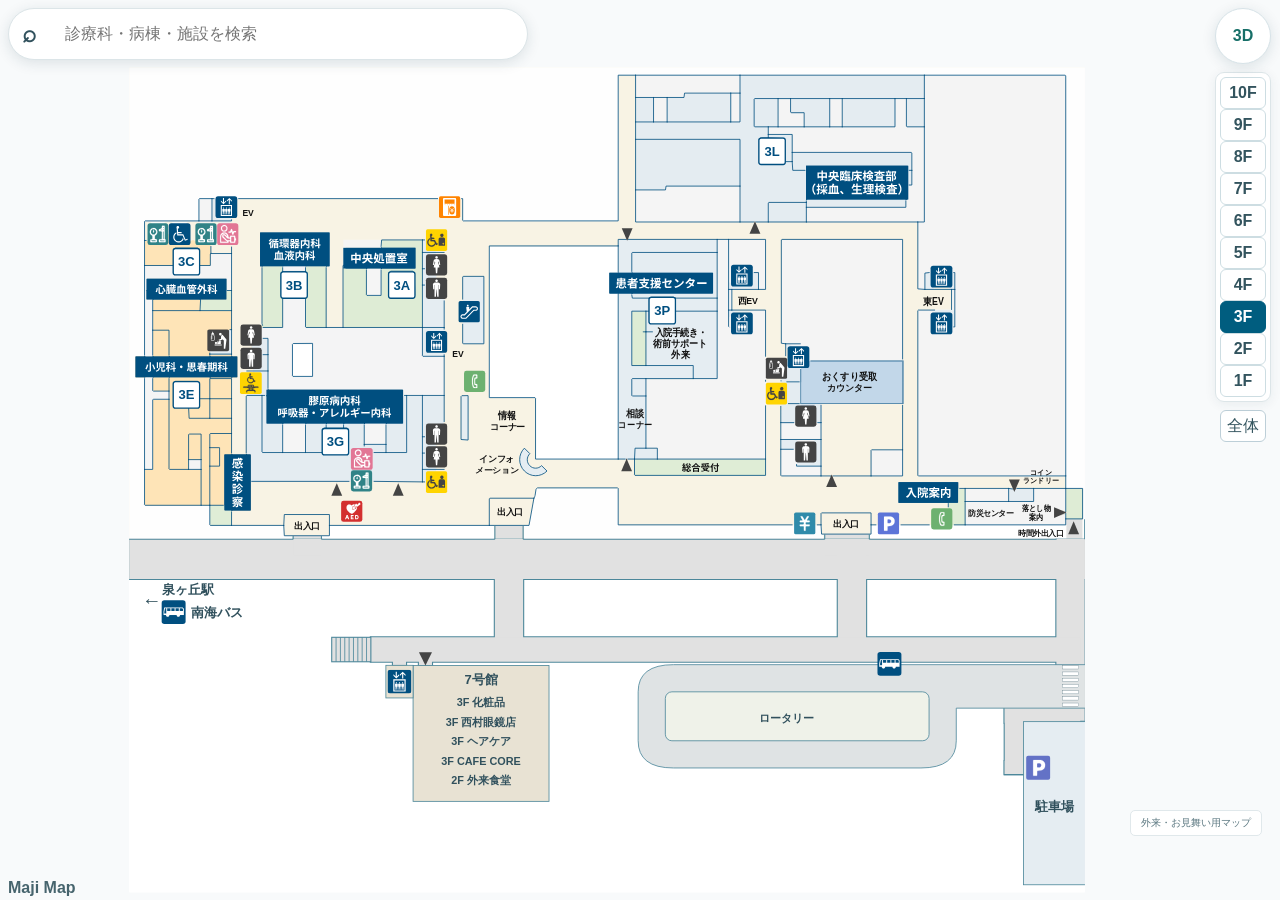
==== commit 2bc5992f: "Show three upcoming bus departures and clear stale map notice" ====
--- a/docs/index.html
+++ b/docs/index.html
@@ -8,14 +8,14 @@
  if(event instanceof ErrorEvent||event.target?.matches?.('script[src],link[rel=stylesheet]'))mapStartupFailed=true;
 }
 window.addEventListener('error',recordMapStartupError,true);
-</script><meta name="description" content="外来受付と病棟の入口までを案内する、来院者向けの1〜10階マップ。"><link rel="stylesheet" href="unified.css?v=20261110g"><link rel="stylesheet" href="map-3d.css?v=20261110g"><link rel="stylesheet" href="destination-photos.css?v=20261111v"><link rel="stylesheet" href="visitor-experience.css?v=20261110g"><link rel="stylesheet" href="route-experience.css?v=20261111w"><link rel="stylesheet" href="discovery-experience.css?v=20261110g"><link rel="stylesheet" href="visitor-refinements.css?v=20261110g"><link rel="stylesheet" href="visitor-updates.css?v=20261118r"></head><body class="map-first">
+</script><meta name="description" content="外来受付と病棟の入口までを案内する、来院者向けの1〜10階マップ。"><link rel="stylesheet" href="unified.css?v=20261110g"><link rel="stylesheet" href="map-3d.css?v=20261110g"><link rel="stylesheet" href="destination-photos.css?v=20261111v"><link rel="stylesheet" href="visitor-experience.css?v=20261110g"><link rel="stylesheet" href="route-experience.css?v=20261111w"><link rel="stylesheet" href="discovery-experience.css?v=20261110g"><link rel="stylesheet" href="visitor-refinements.css?v=20261110g"><link rel="stylesheet" href="visitor-updates.css?v=20261119a"></head><body class="map-first">
 <header><a class="brand" href="./"><b>M↗</b><span>Maji Map<small>外来・お見舞いマップ</small></span></a><nav><a href="review.html#routeConcerns">要確認箇所・修正</a><a href="status.html">現在の状態</a></nav><span class="demo">開発デモ</span></header>
 <div id="mapStartup" role="status"><span>マップを読み込んでいます…</span><noscript>マップを使うにはJavaScriptを有効にしてください。</noscript></div>
 
 <main class="settings-hidden" inert><aside id="settings"><div class="aside-top"><p class="eyebrow">HOSPITAL WAYFINDING</p><h1>出発地・目的地を設定</h1><p>外来と病棟を、ひとつの地図で。</p></div><section class="location-card start-card"><h2><i class="start-dot"></i>出発地</h2><strong id="currentName">総合受付</strong><small id="currentFloor">3階</small><details><summary>一覧から出発地を選ぶ</summary><label for="fromSelect">出発する場所</label><select id="fromSelect"></select><p id="plotHelp" class="muted">出発地は手動で設定します。</p></details></section>
 <section id="chosenPlace" class="chosen goal-card" aria-live="polite"><small><i class="goal-dot"></i>目的地</small><h2 id="chosenName">場所を選んでください</h2><p id="chosenFloor"></p><div class="actions"></div></section><section class="location-card destination-card"><h2><i class="goal-dot"></i><span id="searchModeLabel">目的地を探す</span></h2><label class="sr" for="findPlace">科名・場所・案内番号で検索</label><div class="filters" role="group" aria-label="目的地の種類"><button data-filter="all" aria-pressed="true">すべて</button><button data-filter="clinic" aria-pressed="false">外来</button><button data-filter="ward" aria-pressed="false">病棟・リハビリ</button><button data-filter="counter" aria-pressed="false">受付・窓口</button><button data-filter="amenity" aria-pressed="false">食事・買い物</button><button data-filter="equipment" aria-pressed="false">設備</button><button data-filter="bus" aria-pressed="false">バス</button><button data-filter="entrance" aria-pressed="false">出入口</button></div><div id="resultCount" class="muted" aria-live="polite"></div><div id="placeResults" class="place-results"></div></section>
 </aside>
-<section class="map-area"><div class="map-heading"><div><p class="eyebrow">ONE CONTINUOUS FLOOR MAP</p><h2 id="floorTitle">3階 <span>外来・診療棟</span></h2></div><button id="mapInfoButton" class="secondary info-button">地図の説明</button></div><div class="mobility-controls" hidden><label><span class="sr">移動方法</span><select id="travelChoice"><option value="auto">通常</option><option value="elevator">車椅子（EVのみ）</option></select></label></div><div id="mapSearchBar" class="map-search-bar"><button id="openPlaceSearch" aria-label="検索候補を開く" aria-expanded="false">⌕</button><input id="findPlace" type="search" aria-label="科名・場所・案内番号で検索" placeholder="診療科・病棟・施設を検索" autocomplete="off"><button id="clearPlaceSearch" aria-label="検索をクリア">×</button></div><div class="floor-toolbar"><div id="allFloors" class="floors" role="group" aria-label="表示する階"></div><button id="wardFocus" class="secondary">病棟を拡大</button></div><section id="arrowEditorPanel" class="arrow-editor" aria-label="入口矢印の編集" hidden><div class="arrow-editor-title"><strong>入口矢印を調整</strong><span id="arrowSaveStatus" role="status">この端末に自動保存</span></div><p>入口を選び、地図の青い丸をドラッグしてください。矢印の表示だけを調整し、通行ルートは変更しません。</p><div class="arrow-fields"><label>編集する入口<select id="arrowSelect"></select></label><label>向き<select id="arrowDirection"><option value="270">↑ 上向き</option><option value="0">→ 右向き</option><option value="90">↓ 下向き</option><option value="180">← 左向き</option></select></label></div><div class="arrow-actions"><span>位置を微調整</span><button data-arrow-nudge="0,-4" aria-label="矢印を上へ">↑</button><button data-arrow-nudge="-4,0" aria-label="矢印を左へ">←</button><button data-arrow-nudge="4,0" aria-label="矢印を右へ">→</button><button data-arrow-nudge="0,4" aria-label="矢印を下へ">↓</button><button id="undoArrow">元に戻す</button><button id="resetArrow">この入口を初期位置に</button></div><div class="arrow-actions"><button id="exportArrows" class="primary">修正データを書き出す</button><button id="importArrows" class="secondary">修正データを読み込む</button><input id="arrowImportFile" type="file" accept="application/json,.json" hidden></div><p class="muted">他の端末やサイト全体にも反映する場合は、書き出したファイルをこのチャットに添付してください。</p></section><section id="annPanel" class="corridor-panel" aria-label="通路・到着点の修正" hidden><div class="ann-heading"><strong>この地図で通路・到着点を修正</strong><button id="annClose">保存して確認に戻る</button></div><p id="annContext" class="ann-context" hidden></p><p class="ann-explainer">通路は1回描き、受付への枝道を追加できます。修正は端末に自動保存します。<b>ナビへ反映すると青線が更新されます。</b></p><div class="ann-tools" role="group" aria-label="修正するもの"><button data-ann-tool="select" aria-pressed="true">選択・点を動かす</button><button data-ann-tool="corridor" aria-pressed="false">新しい通路</button><button data-ann-tool="entrance" aria-pressed="false">出入口を置く</button><button data-ann-tool="arrival" aria-pressed="false">到着点を置く</button><button id="annCopy">表示中の経路をコピー</button></div><details id="annMetadata" class="ann-metadata"><summary>目的地・通行区分・確認メモを設定</summary><div class="ann-fields"><label>つなぐ目的地<select id="annTarget"></select></label><label>修正案の名称<input id="annName" maxlength="120" value="通路の修正案"></label><label>通行区分<select id="annAccess"><option value="unknown">未確認</option><option value="patient">患者・職員共用</option><option value="staff">職員専用</option></select></label><label>確認状態<select id="annReview"><option value="draft">下書き</option><option value="drawing">図面で確認済み</option><option value="onsite">現地で確認済み</option></select></label></div><label class="ann-note">修正案のメモ<input id="annNote" maxlength="4000" placeholder="扉の手前で終了、通路の曲がり角など"></label></details><div class="ann-actions"><label><input id="annSnap" type="checkbox" checked> 近くの記録済み通路につなぐ</label><label><input id="annOrthogonal" type="checkbox" checked> 直角補正</label><button id="annFinish" class="primary" disabled>線を確定</button><button id="annUndo" disabled>編集を元に戻す</button></div><div class="ann-actions"><strong id="annSelection">新しい修正案</strong><span id="annVertex"></span><button id="annAddPoint" disabled>選択点の次に点を追加</button><button id="annRemovePoint" disabled>選択点を削除</button><button id="annSquare" disabled>選択した線を直角に整える</button><button id="annDelete" disabled>選択した記録を削除</button></div><p id="annStatus" role="status">曲がり角をクリックして描き、丸い点をドラッグして修正します。</p><details><summary>この階の記録 <span id="annCount">0件</span>・データの保存</summary><div id="annRecords" class="ann-records"></div><div class="ann-actions"><button id="annData">データを表示</button><button id="annExport">修正案を書き出す</button><label class="ann-import">修正案を読み込む<input id="annImport" type="file" accept="application/json,.json"></label><a href="annotate-legacy.html" target="_blank" rel="noopener">旧図面の記録を確認 ↗</a></div></details><p class="ann-legend">橙：共用の修正案　紫：区分未確認　灰：職員専用　破線：下書き。青線は既存の案内です。</p></section><dialog id="annDialog"><h2>通路・到着点の修正案</h2><textarea id="annJson" readonly rows="12" aria-label="現在のマップの通路修正データ"></textarea><button id="annDialogClose">閉じる</button></dialog><p id="walkingHint" class="walking-hint">地図の目的地を押す →「ナビ開始」。歩く案内は「次へ」で進めます。青い点は手順に連動して動く案内位置です。自動測位は行いません。</p><div id="routeSummary" class="route-summary" hidden><div><strong id="routeSummaryText"></strong><div id="routeJourney" class="route-journey"></div></div><div class="route-summary-actions"><button id="beginNavigation" class="primary">ナビ開始</button><button id="routeConcernLink" class="secondary" hidden>要確認箇所</button></div></div><button id="returnToPosition" class="return-position" type="button" aria-label="現在地に戻る" title="現在地に戻る" hidden><svg viewBox="0 0 24 24" width="18" height="18" aria-hidden="true" fill="none" stroke="currentColor" stroke-width="1.8" stroke-linecap="round"><circle cx="12" cy="12" r="7"/><circle cx="12" cy="12" r="2.5" fill="currentColor" stroke="none"/><path d="M12 2v3m0 14v3M2 12h3m14 0h3"/></svg></button><section id="navigationPanel" class="navigation-panel" aria-live="polite" hidden><div><span id="navigationCount"></span><button id="stopNavigation" class="secondary" aria-label="ナビを終了">×</button></div><span id="navigationModeBadge" class="navigation-mode-badge"></span><h3 id="navigationInstruction"></h3><p id="navigationDetail" hidden aria-hidden="true"></p><p id="navigationTransferStatus" class="navigation-transfer-status" role="status" hidden></p><div class="navigation-buttons"><button id="navigationPrev" class="secondary">← 前へ</button><button id="navigationNext" class="primary">次へ →</button></div></section><span id="selectionHint" role="status" class="selection-status"></span><div id="mapViewport" class="map-viewport" tabindex="0" aria-label="地図。拡大後はドラッグで移動できます。"><section id="facilityDetails" class="facility-details" aria-label="施設の写真と案内" hidden><section id="routePlanner" class="route-planner" aria-label="経路の設定" hidden><div class="route-travel-tabs" role="group" aria-label="移動方法"><button data-travel-choice="auto" aria-pressed="true"><svg class="walking-pict" viewBox="0 0 24 24" aria-hidden="true" data-icon-source="google-material-directions-walk"><path fill="currentColor" d="M13.5 5.5c1.1 0 2-.9 2-2s-.9-2-2-2-2 .9-2 2 .9 2 2 2zM9.8 8.9L7 23h2.1l1.8-8 2.1 2v6h2v-7.5l-2.1-2 .6-3C14.8 12 16.8 13 19 13v-2c-1.9 0-3.5-1-4.3-2.4l-1-1.6c-.4-.6-1-1-1.7-1-.3 0-.5.1-.8.1L6 8.3V13h2V9.6l1.8-.7"/></svg>通常</button><button data-travel-choice="elevator" aria-pressed="false"><span class="official-wheelchair-icon" aria-hidden="true" title="近畿大学病院公式フロアマップの車椅子ピクト"></span>車椅子（EVのみ）</button></div><div class="route-place-fields"><button id="routeStartField" class="route-place-field route-start-field"><span class="route-field-dot" aria-hidden="true"></span><span><small>出発地・現在いる場所</small><strong id="routeStartLabel">総合受付</strong></span><span class="route-field-edit">変更</span></button><button id="routeGoalField" class="route-place-field route-goal-field"><span class="route-field-dot" aria-hidden="true"></span><span><small>目的地</small><strong id="routeGoalLabel"></strong></span><span class="route-field-edit">変更</span></button></div></section><button id="closeFacilityDetails" class="facility-close" aria-label="施設情報を閉じる">×</button><div id="destinationPhotoPreview" class="destination-photo-preview" hidden><button id="viewDestinationPhoto"><img id="destinationPhotoThumb" referrerpolicy="no-referrer" alt=""><span>写真を見る</span></button><strong id="destinationPhotoLabel"></strong><small>近畿大学病院 公式写真</small></div><div class="facility-detail-body"><small id="facilityDetailFloor"></small><h2 id="facilityDetailName"></h2><div class="facility-detail-actions"><button id="detailRoute" class="secondary">出発地</button><button id="detailNavigate" class="primary">目的地</button><button type="button" id="detailWebsite" class="secondary" disabled>ウェブサイト</button></div></div></section><section id="map3DHover" class="map-3d-hover place-preview" aria-label="地図上の施設プレビュー" hidden><button id="closePlacePreview" class="place-preview-close" aria-label="施設プレビューを閉じる">×</button><img id="placePreviewPhoto" alt="" referrerpolicy="no-referrer" hidden><div class="place-preview-copy"><strong id="map3DHoverName"></strong><small id="placePreviewSource" hidden>近畿大学病院 公式写真</small></div></section><div id="map3D" class="map-3d" hidden></div><div class="view-switch" role="group" aria-label="マップの表示"><button id="toggleMapView" data-current-view="2d" aria-label="3Dマップに切り替える">3D</button></div><section id="map3DControls" class="map-3d-controls" aria-label="3Dマップの操作" hidden><div class="map-3d-range">経路全体を表示</div><div class="map-3d-mode" role="group" aria-label="3Dのドラッグ操作"><button data-3d-mode="move" aria-pressed="true">移動</button><button data-3d-mode="rotate" aria-pressed="false">回転</button></div><div class="map-3d-actions"><button id="map3DHome">全体</button></div><details class="map-3d-extra"><summary>細かく操作</summary><div class="map-3d-actions"><button id="map3DPanLeft" aria-label="3Dマップを左へ移動">←</button><button id="map3DPanUp" aria-label="3Dマップを上へ移動">↑</button><button id="map3DPanDown" aria-label="3Dマップを下へ移動">↓</button><button id="map3DPanRight" aria-label="3Dマップを右へ移動">→</button></div><div class="map-3d-actions"><button id="map3DRotateLeft">↶ 回転</button><button id="map3DRotateRight">回転 ↷</button></div></details><p id="map3DGestureHint">1本指で移動 · 2本指で拡大・回転</p><p><strong id="map3DFloor"></strong><span id="map3DStatus" role="status"></span><small>階を離した立体表示</small></p><button id="map3DRetry" hidden>3Dを再読み込み</button></section><span class="maji-attribution">Maji Map</span><div id="mapSheet" class="map-sheet"><img id="mapBackground" alt="3階の公式フロアマップ" draggable="false"><svg id="unifiedOverlay" aria-label="出発地・目的地・確認済み経路"></svg></div><div class="zoom-tools"><button id="zoomIn" aria-label="地図を拡大">＋</button><output id="zoomReadout">100%</output><button id="zoomOut" aria-label="地図を縮小">−</button><button id="resetMap">全体</button></div><div class="map-badge" id="baseBadge">公式マップを使用</div></div><p id="mapMessage" class="map-message" role="status">場所を選ぶと、この地図上で位置を表示します。</p></section></main><dialog id="departmentWebsiteDialog" class="map-dialog" aria-labelledby="departmentWebsiteTitle"><div class="dialog-heading"><h2 id="departmentWebsiteTitle" tabindex="-1" autofocus>診療科の公式ウェブサイト</h2><button type="button" id="closeDepartmentWebsites" class="facility-close" aria-label="公式ウェブサイト一覧を閉じる">×</button></div><div id="departmentWebsiteLinks"></div></dialog><section id="routeSteps" class="route-steps" aria-live="polite" hidden></section><dialog id="mapInfoDialog" class="map-dialog"><div class="map-edit-actions"><button id="toggleArrowEditor" class="secondary" aria-expanded="false" aria-controls="arrowEditorPanel" hidden>入口矢印を編集</button></div><div class="map-edit-actions"><button id="editMedicineEVMain" class="secondary">2階・おくすり側EVの出入口を修正</button></div><div class="map-edit-actions"><button id="annToggle" class="secondary" aria-pressed="false">通路・到着点を編集</button></div><div class="dialog-heading"><h2>地図の説明</h2><button id="closeMapInfo" aria-label="地図の説明を閉じる">閉じる</button></div><div class="legend"><span><i style="background:#1683d1"></i>青線：案内経路</span><span>病棟の色分け：</span><span><i style="background:#e5edf2"></i>東A</span><span><i style="background:#ffe5b8"></i>東B</span><span><i style="background:#dfedd6"></i>西A</span><span><i style="background:#ffd9d9"></i>西B</span><span><i style="background:#f5f5f5"></i>案内対象外</span><span><i style="background:#f9f4e5"></i>EVホール・共用通路</span></div><details class="usage"><summary>通行区分・表示について</summary><label for="visitorMode" hidden>利用する方</label><select id="visitorMode" hidden><option value="patient">外来患者さん・お見舞いの方</option></select><p>通常は乗り換えの少なさを優先し、同条件なら距離で比較します。車椅子を選ぶと、階の移動にはEVのみを使います。7〜10階の病棟間の東西移動は、EVで3階に降りてから案内します。職員専用通路と階段は利用しません。</p><p>1〜5階は公式マップの設備表示を保持しています。表示されていても職員専用の設備は経路に使いません。お見舞いの目的地は病棟の入口です。</p></details><div class="map-note"><p><a href="photo-checklist.html" target="_blank">撮影する施設リスト（公式写真未登録78件）</a> · <a href="location-guide.html" target="_blank">現在地の設定方法</a></p><p>「3D」で階を離した立体表示に切り替えられます。経路全体を常に表示し、動く矢印で進む向きを確認できます。病棟名・施設名をクリックして出発地や目的地を設定できます。建物の実際の内装を再現したモデルではありません。<a href="https://mynrminto.github.io/kindai-hospital-navi/" target="_blank" rel="noopener">3D表示の参考・素材</a> ／ <a href="vendor/three-LICENSE.txt" target="_blank" rel="noopener">Three.js（MIT）</a></p><strong>お見舞いは、各病棟の入口まで。</strong><p>病棟は公式図面の形と光庭を再現し、公式6階と同じ配色で表示しています。地図上の施設名や案内番号を押して、目的地に設定できます。病室番号や病棟内の設備を省き、西EV・東EVから病棟入口までをご案内します。</p><p>1〜5階は公式図面をそのまま表示しています。通行可否は経路案内で確認してください。階段や職員専用の設備は案内経路に使いません。</p><a href="https://www.med.kindai.ac.jp/floormap_facility.html" target="_blank" rel="noopener">参考：近畿大学病院 フロアマップ・施設案内 ↗</a></div></dialog><dialog id="destinationPhotoDialog" class="destination-photo-dialog"><div class="dialog-heading"><div id="destinationPhotoBadge"></div><h2 id="destinationPhotoTitle" tabindex="-1" autofocus></h2><button id="closeDestinationPhoto" class="facility-close" aria-label="写真を閉じる">×</button></div><img id="destinationPhotoFull" referrerpolicy="no-referrer" alt=""><p id="destinationPhotoError" hidden>写真を読み込めませんでした。公式サイトから確認できます。</p></dialog><script src="catalog.js?v=20261110g"></script><script src="clinics.js?v=20261110g"></script><script src="services.js?v=20261110g"></script><script src="route-audit.js?v=20261111s"></script><script src="entrance-policy.js?v=20261115a"></script><script src="official-hit-shapes.js?v=20261118e"></script><script src="route-engine.js?v=20261110g"></script><script src="confirmed-navigation-data.js?v=20261110g"></script><script src="additional-navigation-data.js?v=20261110g"></script><script src="mobility-data.js?v=20261118p"></script><script src="mobility-network.js?v=20261110g"></script><script src="confirmed-network.js?v=20261110g"></script><script src="unified-data.js?v=20261116a"></script><script src="arrow-editor.js?v=20261110g"></script><script src="review-catalog.js?v=20261118g"></script><script src="map-annotation-core.js?v=20261110g"></script><script src="map-annotation-editor.js?v=20261110g"></script><script src="navigation-selection.js?v=20261111s"></script><script src="facility-services.js?v=20261118r"></script><script src="department-links.js?v=20261118e"></script><script src="destination-photos.js?v=20261111t"></script><script src="turn-guidance.js?v=20261112l"></script><script src="navigation-progress.js?v=20261110g"></script><script src="place-preview.js?v=20261110g"></script><script src="route-planner.js?v=20261111s"></script><script src="place-search.js?v=20261118q"></script><script src="unified.js?v=20261118r"></script><script src="visitor-experience.js?v=20261111s"></script><script src="route-experience.js?v=20261115a"></script><script src="discovery-experience.js?v=20261118q"></script><script src="visitor-refinements.js?v=20261118p"></script><script src="visitor-updates.js?v=20261118q"></script><script src="outdoor-position-editor.js?v=20261111s"></script><script src="map-3d-data.js?v=20261110g"></script><script src="map-3d.js?v=20261118r"></script><script>
+<section class="map-area"><div class="map-heading"><div><p class="eyebrow">ONE CONTINUOUS FLOOR MAP</p><h2 id="floorTitle">3階 <span>外来・診療棟</span></h2></div><button id="mapInfoButton" class="secondary info-button">地図の説明</button></div><div class="mobility-controls" hidden><label><span class="sr">移動方法</span><select id="travelChoice"><option value="auto">通常</option><option value="elevator">車椅子（EVのみ）</option></select></label></div><div id="mapSearchBar" class="map-search-bar"><button id="openPlaceSearch" aria-label="検索候補を開く" aria-expanded="false">⌕</button><input id="findPlace" type="search" aria-label="科名・場所・案内番号で検索" placeholder="診療科・病棟・施設を検索" autocomplete="off"><button id="clearPlaceSearch" aria-label="検索をクリア">×</button></div><div class="floor-toolbar"><div id="allFloors" class="floors" role="group" aria-label="表示する階"></div><button id="wardFocus" class="secondary">病棟を拡大</button></div><section id="arrowEditorPanel" class="arrow-editor" aria-label="入口矢印の編集" hidden><div class="arrow-editor-title"><strong>入口矢印を調整</strong><span id="arrowSaveStatus" role="status">この端末に自動保存</span></div><p>入口を選び、地図の青い丸をドラッグしてください。矢印の表示だけを調整し、通行ルートは変更しません。</p><div class="arrow-fields"><label>編集する入口<select id="arrowSelect"></select></label><label>向き<select id="arrowDirection"><option value="270">↑ 上向き</option><option value="0">→ 右向き</option><option value="90">↓ 下向き</option><option value="180">← 左向き</option></select></label></div><div class="arrow-actions"><span>位置を微調整</span><button data-arrow-nudge="0,-4" aria-label="矢印を上へ">↑</button><button data-arrow-nudge="-4,0" aria-label="矢印を左へ">←</button><button data-arrow-nudge="4,0" aria-label="矢印を右へ">→</button><button data-arrow-nudge="0,4" aria-label="矢印を下へ">↓</button><button id="undoArrow">元に戻す</button><button id="resetArrow">この入口を初期位置に</button></div><div class="arrow-actions"><button id="exportArrows" class="primary">修正データを書き出す</button><button id="importArrows" class="secondary">修正データを読み込む</button><input id="arrowImportFile" type="file" accept="application/json,.json" hidden></div><p class="muted">他の端末やサイト全体にも反映する場合は、書き出したファイルをこのチャットに添付してください。</p></section><section id="annPanel" class="corridor-panel" aria-label="通路・到着点の修正" hidden><div class="ann-heading"><strong>この地図で通路・到着点を修正</strong><button id="annClose">保存して確認に戻る</button></div><p id="annContext" class="ann-context" hidden></p><p class="ann-explainer">通路は1回描き、受付への枝道を追加できます。修正は端末に自動保存します。<b>ナビへ反映すると青線が更新されます。</b></p><div class="ann-tools" role="group" aria-label="修正するもの"><button data-ann-tool="select" aria-pressed="true">選択・点を動かす</button><button data-ann-tool="corridor" aria-pressed="false">新しい通路</button><button data-ann-tool="entrance" aria-pressed="false">出入口を置く</button><button data-ann-tool="arrival" aria-pressed="false">到着点を置く</button><button id="annCopy">表示中の経路をコピー</button></div><details id="annMetadata" class="ann-metadata"><summary>目的地・通行区分・確認メモを設定</summary><div class="ann-fields"><label>つなぐ目的地<select id="annTarget"></select></label><label>修正案の名称<input id="annName" maxlength="120" value="通路の修正案"></label><label>通行区分<select id="annAccess"><option value="unknown">未確認</option><option value="patient">患者・職員共用</option><option value="staff">職員専用</option></select></label><label>確認状態<select id="annReview"><option value="draft">下書き</option><option value="drawing">図面で確認済み</option><option value="onsite">現地で確認済み</option></select></label></div><label class="ann-note">修正案のメモ<input id="annNote" maxlength="4000" placeholder="扉の手前で終了、通路の曲がり角など"></label></details><div class="ann-actions"><label><input id="annSnap" type="checkbox" checked> 近くの記録済み通路につなぐ</label><label><input id="annOrthogonal" type="checkbox" checked> 直角補正</label><button id="annFinish" class="primary" disabled>線を確定</button><button id="annUndo" disabled>編集を元に戻す</button></div><div class="ann-actions"><strong id="annSelection">新しい修正案</strong><span id="annVertex"></span><button id="annAddPoint" disabled>選択点の次に点を追加</button><button id="annRemovePoint" disabled>選択点を削除</button><button id="annSquare" disabled>選択した線を直角に整える</button><button id="annDelete" disabled>選択した記録を削除</button></div><p id="annStatus" role="status">曲がり角をクリックして描き、丸い点をドラッグして修正します。</p><details><summary>この階の記録 <span id="annCount">0件</span>・データの保存</summary><div id="annRecords" class="ann-records"></div><div class="ann-actions"><button id="annData">データを表示</button><button id="annExport">修正案を書き出す</button><label class="ann-import">修正案を読み込む<input id="annImport" type="file" accept="application/json,.json"></label><a href="annotate-legacy.html" target="_blank" rel="noopener">旧図面の記録を確認 ↗</a></div></details><p class="ann-legend">橙：共用の修正案　紫：区分未確認　灰：職員専用　破線：下書き。青線は既存の案内です。</p></section><dialog id="annDialog"><h2>通路・到着点の修正案</h2><textarea id="annJson" readonly rows="12" aria-label="現在のマップの通路修正データ"></textarea><button id="annDialogClose">閉じる</button></dialog><p id="walkingHint" class="walking-hint">地図の目的地を押す →「ナビ開始」。歩く案内は「次へ」で進めます。青い点は手順に連動して動く案内位置です。自動測位は行いません。</p><div id="routeSummary" class="route-summary" hidden><div><strong id="routeSummaryText"></strong><div id="routeJourney" class="route-journey"></div></div><div class="route-summary-actions"><button id="beginNavigation" class="primary">ナビ開始</button><button id="routeConcernLink" class="secondary" hidden>要確認箇所</button></div></div><button id="returnToPosition" class="return-position" type="button" aria-label="現在地に戻る" title="現在地に戻る" hidden><svg viewBox="0 0 24 24" width="18" height="18" aria-hidden="true" fill="none" stroke="currentColor" stroke-width="1.8" stroke-linecap="round"><circle cx="12" cy="12" r="7"/><circle cx="12" cy="12" r="2.5" fill="currentColor" stroke="none"/><path d="M12 2v3m0 14v3M2 12h3m14 0h3"/></svg></button><section id="navigationPanel" class="navigation-panel" aria-live="polite" hidden><div><span id="navigationCount"></span><button id="stopNavigation" class="secondary" aria-label="ナビを終了">×</button></div><span id="navigationModeBadge" class="navigation-mode-badge"></span><h3 id="navigationInstruction"></h3><p id="navigationDetail" hidden aria-hidden="true"></p><p id="navigationTransferStatus" class="navigation-transfer-status" role="status" hidden></p><div class="navigation-buttons"><button id="navigationPrev" class="secondary">← 前へ</button><button id="navigationNext" class="primary">次へ →</button></div></section><span id="selectionHint" role="status" class="selection-status"></span><div id="mapViewport" class="map-viewport" tabindex="0" aria-label="地図。拡大後はドラッグで移動できます。"><section id="facilityDetails" class="facility-details" aria-label="施設の写真と案内" hidden><section id="routePlanner" class="route-planner" aria-label="経路の設定" hidden><div class="route-travel-tabs" role="group" aria-label="移動方法"><button data-travel-choice="auto" aria-pressed="true"><svg class="walking-pict" viewBox="0 0 24 24" aria-hidden="true" data-icon-source="google-material-directions-walk"><path fill="currentColor" d="M13.5 5.5c1.1 0 2-.9 2-2s-.9-2-2-2-2 .9-2 2 .9 2 2 2zM9.8 8.9L7 23h2.1l1.8-8 2.1 2v6h2v-7.5l-2.1-2 .6-3C14.8 12 16.8 13 19 13v-2c-1.9 0-3.5-1-4.3-2.4l-1-1.6c-.4-.6-1-1-1.7-1-.3 0-.5.1-.8.1L6 8.3V13h2V9.6l1.8-.7"/></svg>通常</button><button data-travel-choice="elevator" aria-pressed="false"><span class="official-wheelchair-icon" aria-hidden="true" title="近畿大学病院公式フロアマップの車椅子ピクト"></span>車椅子（EVのみ）</button></div><div class="route-place-fields"><button id="routeStartField" class="route-place-field route-start-field"><span class="route-field-dot" aria-hidden="true"></span><span><small>出発地・現在いる場所</small><strong id="routeStartLabel">総合受付</strong></span><span class="route-field-edit">変更</span></button><button id="routeGoalField" class="route-place-field route-goal-field"><span class="route-field-dot" aria-hidden="true"></span><span><small>目的地</small><strong id="routeGoalLabel"></strong></span><span class="route-field-edit">変更</span></button></div></section><button id="closeFacilityDetails" class="facility-close" aria-label="施設情報を閉じる">×</button><div id="destinationPhotoPreview" class="destination-photo-preview" hidden><button id="viewDestinationPhoto"><img id="destinationPhotoThumb" referrerpolicy="no-referrer" alt=""><span>写真を見る</span></button><strong id="destinationPhotoLabel"></strong><small>近畿大学病院 公式写真</small></div><div class="facility-detail-body"><small id="facilityDetailFloor"></small><h2 id="facilityDetailName"></h2><div class="facility-detail-actions"><button id="detailRoute" class="secondary">出発地</button><button id="detailNavigate" class="primary">目的地</button><button type="button" id="detailWebsite" class="secondary" disabled>ウェブサイト</button></div></div></section><section id="map3DHover" class="map-3d-hover place-preview" aria-label="地図上の施設プレビュー" hidden><button id="closePlacePreview" class="place-preview-close" aria-label="施設プレビューを閉じる">×</button><img id="placePreviewPhoto" alt="" referrerpolicy="no-referrer" hidden><div class="place-preview-copy"><strong id="map3DHoverName"></strong><small id="placePreviewSource" hidden>近畿大学病院 公式写真</small></div></section><div id="map3D" class="map-3d" hidden></div><div class="view-switch" role="group" aria-label="マップの表示"><button id="toggleMapView" data-current-view="2d" aria-label="3Dマップに切り替える">3D</button></div><section id="map3DControls" class="map-3d-controls" aria-label="3Dマップの操作" hidden><div class="map-3d-range">経路全体を表示</div><div class="map-3d-mode" role="group" aria-label="3Dのドラッグ操作"><button data-3d-mode="move" aria-pressed="true">移動</button><button data-3d-mode="rotate" aria-pressed="false">回転</button></div><div class="map-3d-actions"><button id="map3DHome">全体</button></div><details class="map-3d-extra"><summary>細かく操作</summary><div class="map-3d-actions"><button id="map3DPanLeft" aria-label="3Dマップを左へ移動">←</button><button id="map3DPanUp" aria-label="3Dマップを上へ移動">↑</button><button id="map3DPanDown" aria-label="3Dマップを下へ移動">↓</button><button id="map3DPanRight" aria-label="3Dマップを右へ移動">→</button></div><div class="map-3d-actions"><button id="map3DRotateLeft">↶ 回転</button><button id="map3DRotateRight">回転 ↷</button></div></details><p id="map3DGestureHint">1本指で移動 · 2本指で拡大・回転</p><p><strong id="map3DFloor"></strong><span id="map3DStatus" role="status"></span><small>階を離した立体表示</small></p><button id="map3DRetry" hidden>3Dを再読み込み</button></section><span class="maji-attribution">Maji Map</span><div id="mapSheet" class="map-sheet"><img id="mapBackground" alt="3階の公式フロアマップ" draggable="false"><svg id="unifiedOverlay" aria-label="出発地・目的地・確認済み経路"></svg></div><div class="zoom-tools"><button id="zoomIn" aria-label="地図を拡大">＋</button><output id="zoomReadout">100%</output><button id="zoomOut" aria-label="地図を縮小">−</button><button id="resetMap">全体</button></div><div class="map-badge" id="baseBadge">公式マップを使用</div></div><p id="mapMessage" class="map-message" role="status">場所を選ぶと、この地図上で位置を表示します。</p></section></main><dialog id="departmentWebsiteDialog" class="map-dialog" aria-labelledby="departmentWebsiteTitle"><div class="dialog-heading"><h2 id="departmentWebsiteTitle" tabindex="-1" autofocus>診療科の公式ウェブサイト</h2><button type="button" id="closeDepartmentWebsites" class="facility-close" aria-label="公式ウェブサイト一覧を閉じる">×</button></div><div id="departmentWebsiteLinks"></div></dialog><section id="routeSteps" class="route-steps" aria-live="polite" hidden></section><dialog id="mapInfoDialog" class="map-dialog"><div class="map-edit-actions"><button id="toggleArrowEditor" class="secondary" aria-expanded="false" aria-controls="arrowEditorPanel" hidden>入口矢印を編集</button></div><div class="map-edit-actions"><button id="editMedicineEVMain" class="secondary">2階・おくすり側EVの出入口を修正</button></div><div class="map-edit-actions"><button id="annToggle" class="secondary" aria-pressed="false">通路・到着点を編集</button></div><div class="dialog-heading"><h2>地図の説明</h2><button id="closeMapInfo" aria-label="地図の説明を閉じる">閉じる</button></div><div class="legend"><span><i style="background:#1683d1"></i>青線：案内経路</span><span>病棟の色分け：</span><span><i style="background:#e5edf2"></i>東A</span><span><i style="background:#ffe5b8"></i>東B</span><span><i style="background:#dfedd6"></i>西A</span><span><i style="background:#ffd9d9"></i>西B</span><span><i style="background:#f5f5f5"></i>案内対象外</span><span><i style="background:#f9f4e5"></i>EVホール・共用通路</span></div><details class="usage"><summary>通行区分・表示について</summary><label for="visitorMode" hidden>利用する方</label><select id="visitorMode" hidden><option value="patient">外来患者さん・お見舞いの方</option></select><p>通常は乗り換えの少なさを優先し、同条件なら距離で比較します。車椅子を選ぶと、階の移動にはEVのみを使います。7〜10階の病棟間の東西移動は、EVで3階に降りてから案内します。職員専用通路と階段は利用しません。</p><p>1〜5階は公式マップの設備表示を保持しています。表示されていても職員専用の設備は経路に使いません。お見舞いの目的地は病棟の入口です。</p></details><div class="map-note"><p><a href="photo-checklist.html" target="_blank">撮影する施設リスト（公式写真未登録78件）</a> · <a href="location-guide.html" target="_blank">現在地の設定方法</a></p><p>「3D」で階を離した立体表示に切り替えられます。経路全体を常に表示し、動く矢印で進む向きを確認できます。病棟名・施設名をクリックして出発地や目的地を設定できます。建物の実際の内装を再現したモデルではありません。<a href="https://mynrminto.github.io/kindai-hospital-navi/" target="_blank" rel="noopener">3D表示の参考・素材</a> ／ <a href="vendor/three-LICENSE.txt" target="_blank" rel="noopener">Three.js（MIT）</a></p><strong>お見舞いは、各病棟の入口まで。</strong><p>病棟は公式図面の形と光庭を再現し、公式6階と同じ配色で表示しています。地図上の施設名や案内番号を押して、目的地に設定できます。病室番号や病棟内の設備を省き、西EV・東EVから病棟入口までをご案内します。</p><p>1〜5階は公式図面をそのまま表示しています。通行可否は経路案内で確認してください。階段や職員専用の設備は案内経路に使いません。</p><a href="https://www.med.kindai.ac.jp/floormap_facility.html" target="_blank" rel="noopener">参考：近畿大学病院 フロアマップ・施設案内 ↗</a></div></dialog><dialog id="destinationPhotoDialog" class="destination-photo-dialog"><div class="dialog-heading"><div id="destinationPhotoBadge"></div><h2 id="destinationPhotoTitle" tabindex="-1" autofocus></h2><button id="closeDestinationPhoto" class="facility-close" aria-label="写真を閉じる">×</button></div><img id="destinationPhotoFull" referrerpolicy="no-referrer" alt=""><p id="destinationPhotoError" hidden>写真を読み込めませんでした。公式サイトから確認できます。</p></dialog><script src="catalog.js?v=20261110g"></script><script src="clinics.js?v=20261110g"></script><script src="services.js?v=20261110g"></script><script src="route-audit.js?v=20261111s"></script><script src="entrance-policy.js?v=20261115a"></script><script src="official-hit-shapes.js?v=20261118e"></script><script src="route-engine.js?v=20261110g"></script><script src="confirmed-navigation-data.js?v=20261110g"></script><script src="additional-navigation-data.js?v=20261110g"></script><script src="mobility-data.js?v=20261118p"></script><script src="mobility-network.js?v=20261110g"></script><script src="confirmed-network.js?v=20261110g"></script><script src="unified-data.js?v=20261116a"></script><script src="arrow-editor.js?v=20261110g"></script><script src="review-catalog.js?v=20261118g"></script><script src="map-annotation-core.js?v=20261110g"></script><script src="map-annotation-editor.js?v=20261110g"></script><script src="navigation-selection.js?v=20261111s"></script><script src="facility-services.js?v=20261119a"></script><script src="department-links.js?v=20261118e"></script><script src="destination-photos.js?v=20261111t"></script><script src="turn-guidance.js?v=20261112l"></script><script src="navigation-progress.js?v=20261110g"></script><script src="place-preview.js?v=20261110g"></script><script src="route-planner.js?v=20261111s"></script><script src="place-search.js?v=20261118q"></script><script src="unified.js?v=20261119a"></script><script src="visitor-experience.js?v=20261111s"></script><script src="route-experience.js?v=20261115a"></script><script src="discovery-experience.js?v=20261118q"></script><script src="visitor-refinements.js?v=20261118p"></script><script src="visitor-updates.js?v=20261119a"></script><script src="outdoor-position-editor.js?v=20261111s"></script><script src="map-3d-data.js?v=20261110g"></script><script src="map-3d.js?v=20261119a"></script><script>
 window.removeEventListener('error',recordMapStartupError,true);
 if(mapStartupFailed||!document.querySelector('.visitor-experience #mapViewport, .review-embedded #mapViewport')){
  document.querySelector('#mapStartup span').textContent='マップを読み込めませんでした。ページを再読み込みしてください。';
--- a/docs/visitor-updates.css
+++ b/docs/visitor-updates.css
@@ -245,17 +245,12 @@
  line-height:1;
 }
 
-#facilityHours .bus-next-departure,#facilityHours .bus-later-departures{width:100%;line-height:1.5;font-variant-numeric:tabular-nums}
-#facilityHours .bus-next-departure{display:flex;align-items:baseline;flex-wrap:wrap;gap:0 .65em}
-#facilityHours .bus-next-departure>.bus-departure,#facilityHours .bus-departure-frequency{font-size:1.25em}
-#facilityHours .bus-next-departure>.bus-departure{font-weight:700}
-#facilityHours .bus-route-heading{font-size:.9em}
+
+#facilityHours .bus-departure-group{width:100%;line-height:1.5}
+#facilityHours .bus-route-heading{font-weight:400}
+#facilityHours .bus-departure-list{font-variant-numeric:tabular-nums}
 #facilityHours .bus-departure{white-space:nowrap}
 #facilityHours .bus-first-label,#facilityHours .bus-final-label{margin-inline-start:.25em;font-size:.8em;font-weight:400}
 #facilityHours .bus-first-label{color:#166534}
 #facilityHours .bus-final-label{color:#b42318}
-
-#facilityHours .nankai-departure-row{display:flex;align-items:baseline;flex-wrap:wrap;column-gap:8px;width:100%;line-height:1.5;font-variant-numeric:tabular-nums}
 body.visitor-experience #favoritePlaceButton[hidden]{display:none!important}
-
-#facilityHours .nankai-next-time{min-width:4ch}
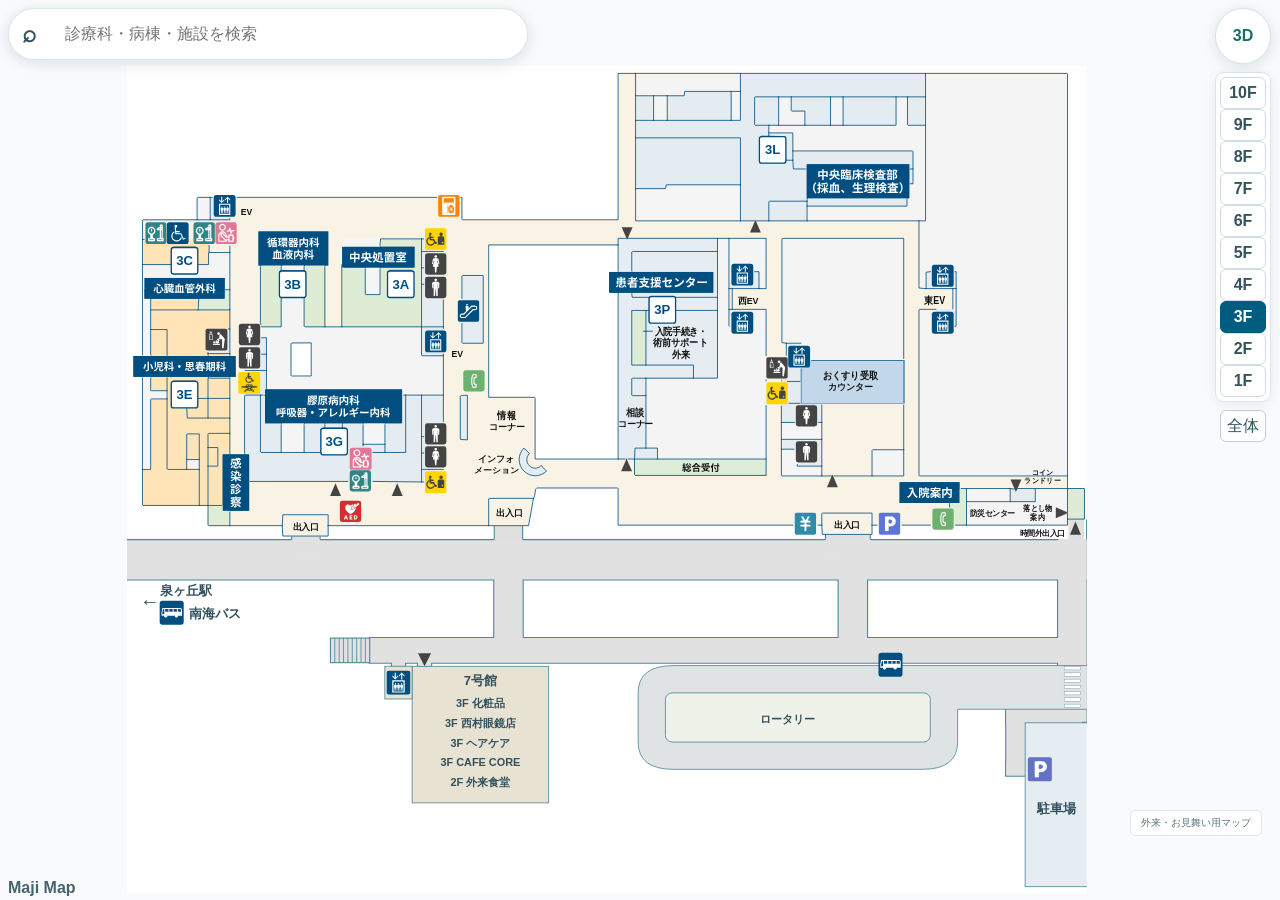
==== commit 74cbc3f7: "Match bus typography to convenience-store opening hours" ====
--- a/docs/index.html
+++ b/docs/index.html
@@ -8,7 +8,7 @@
  if(event instanceof ErrorEvent||event.target?.matches?.('script[src],link[rel=stylesheet]'))mapStartupFailed=true;
 }
 window.addEventListener('error',recordMapStartupError,true);
-</script><meta name="description" content="外来受付と病棟の入口までを案内する、来院者向けの1〜10階マップ。"><link rel="stylesheet" href="unified.css?v=20261110g"><link rel="stylesheet" href="map-3d.css?v=20261110g"><link rel="stylesheet" href="destination-photos.css?v=20261111v"><link rel="stylesheet" href="visitor-experience.css?v=20261110g"><link rel="stylesheet" href="route-experience.css?v=20261111w"><link rel="stylesheet" href="discovery-experience.css?v=20261110g"><link rel="stylesheet" href="visitor-refinements.css?v=20261110g"><link rel="stylesheet" href="visitor-updates.css?v=20261119a"></head><body class="map-first">
+</script><meta name="description" content="外来受付と病棟の入口までを案内する、来院者向けの1〜10階マップ。"><link rel="stylesheet" href="unified.css?v=20261110g"><link rel="stylesheet" href="map-3d.css?v=20261110g"><link rel="stylesheet" href="destination-photos.css?v=20261111v"><link rel="stylesheet" href="visitor-experience.css?v=20261110g"><link rel="stylesheet" href="route-experience.css?v=20261111w"><link rel="stylesheet" href="discovery-experience.css?v=20261110g"><link rel="stylesheet" href="visitor-refinements.css?v=20261110g"><link rel="stylesheet" href="visitor-updates.css?v=20261119b"></head><body class="map-first">
 <header><a class="brand" href="./"><b>M↗</b><span>Maji Map<small>外来・お見舞いマップ</small></span></a><nav><a href="review.html#routeConcerns">要確認箇所・修正</a><a href="status.html">現在の状態</a></nav><span class="demo">開発デモ</span></header>
 <div id="mapStartup" role="status"><span>マップを読み込んでいます…</span><noscript>マップを使うにはJavaScriptを有効にしてください。</noscript></div>
 
--- a/docs/visitor-updates.css
+++ b/docs/visitor-updates.css
@@ -246,9 +246,9 @@
 }
 
 
-#facilityHours .bus-departure-group{width:100%;line-height:1.5}
-#facilityHours .bus-route-heading{font-weight:400}
-#facilityHours .bus-departure-list{font-variant-numeric:tabular-nums}
+#facilityHours .bus-departure-group{width:100%;font-size:16px;line-height:1.5}
+#facilityHours .bus-route-heading{font-size:inherit;font-weight:400}
+#facilityHours .bus-departure-list{font-size:inherit;font-variant-numeric:tabular-nums}
 #facilityHours .bus-departure{white-space:nowrap}
 #facilityHours .bus-first-label,#facilityHours .bus-final-label{margin-inline-start:.25em;font-size:.8em;font-weight:400}
 #facilityHours .bus-first-label{color:#166534}
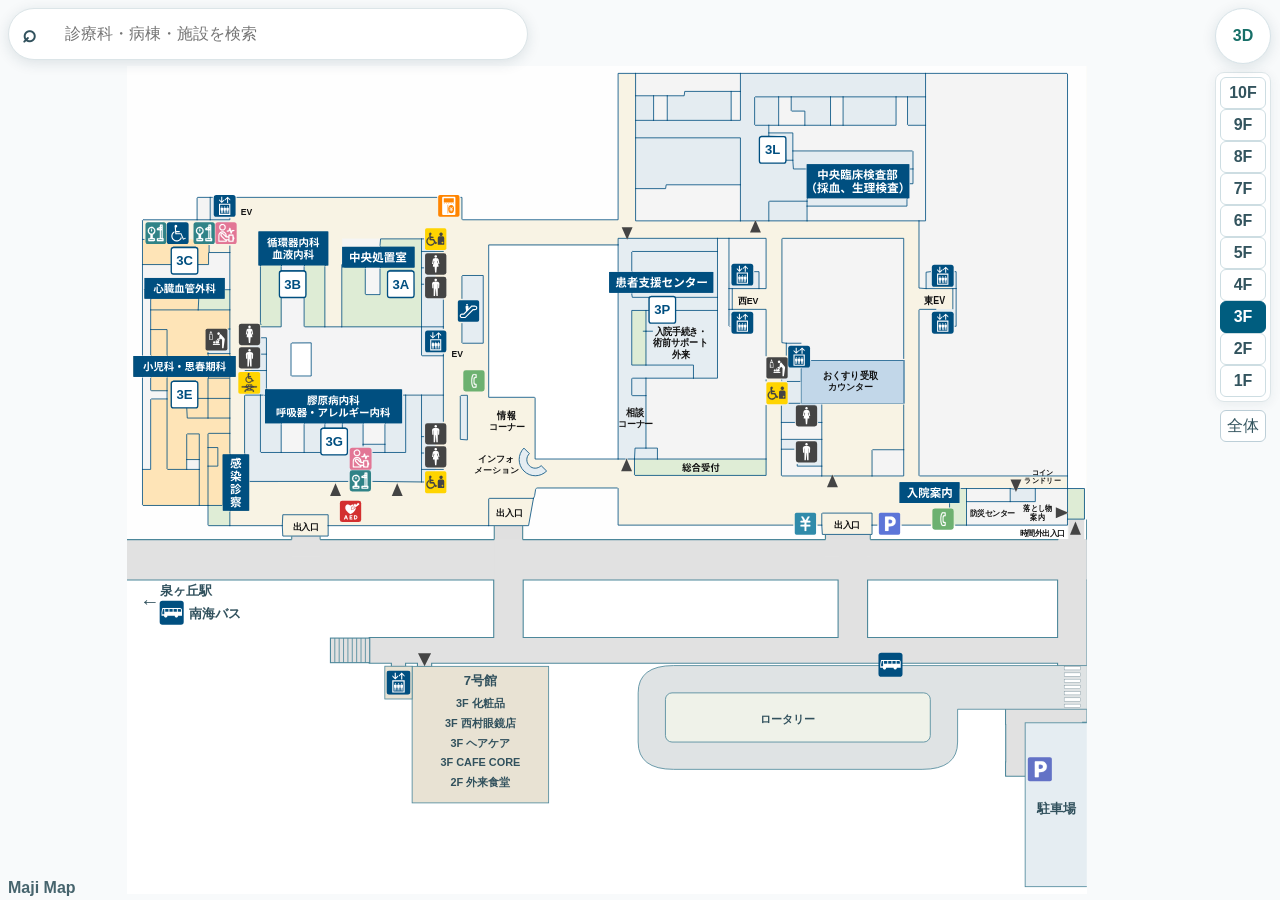
==== commit 0fcf24f3: "Remove outpatient and ward map badges" ====
--- a/docs/index.html
+++ b/docs/index.html
@@ -15,7 +15,7 @@
 <main class="settings-hidden" inert><aside id="settings"><div class="aside-top"><p class="eyebrow">HOSPITAL WAYFINDING</p><h1>出発地・目的地を設定</h1><p>外来と病棟を、ひとつの地図で。</p></div><section class="location-card start-card"><h2><i class="start-dot"></i>出発地</h2><strong id="currentName">総合受付</strong><small id="currentFloor">3階</small><details><summary>一覧から出発地を選ぶ</summary><label for="fromSelect">出発する場所</label><select id="fromSelect"></select><p id="plotHelp" class="muted">出発地は手動で設定します。</p></details></section>
 <section id="chosenPlace" class="chosen goal-card" aria-live="polite"><small><i class="goal-dot"></i>目的地</small><h2 id="chosenName">場所を選んでください</h2><p id="chosenFloor"></p><div class="actions"></div></section><section class="location-card destination-card"><h2><i class="goal-dot"></i><span id="searchModeLabel">目的地を探す</span></h2><label class="sr" for="findPlace">科名・場所・案内番号で検索</label><div class="filters" role="group" aria-label="目的地の種類"><button data-filter="all" aria-pressed="true">すべて</button><button data-filter="clinic" aria-pressed="false">外来</button><button data-filter="ward" aria-pressed="false">病棟・リハビリ</button><button data-filter="counter" aria-pressed="false">受付・窓口</button><button data-filter="amenity" aria-pressed="false">食事・買い物</button><button data-filter="equipment" aria-pressed="false">設備</button><button data-filter="bus" aria-pressed="false">バス</button><button data-filter="entrance" aria-pressed="false">出入口</button></div><div id="resultCount" class="muted" aria-live="polite"></div><div id="placeResults" class="place-results"></div></section>
 </aside>
-<section class="map-area"><div class="map-heading"><div><p class="eyebrow">ONE CONTINUOUS FLOOR MAP</p><h2 id="floorTitle">3階 <span>外来・診療棟</span></h2></div><button id="mapInfoButton" class="secondary info-button">地図の説明</button></div><div class="mobility-controls" hidden><label><span class="sr">移動方法</span><select id="travelChoice"><option value="auto">通常</option><option value="elevator">車椅子（EVのみ）</option></select></label></div><div id="mapSearchBar" class="map-search-bar"><button id="openPlaceSearch" aria-label="検索候補を開く" aria-expanded="false">⌕</button><input id="findPlace" type="search" aria-label="科名・場所・案内番号で検索" placeholder="診療科・病棟・施設を検索" autocomplete="off"><button id="clearPlaceSearch" aria-label="検索をクリア">×</button></div><div class="floor-toolbar"><div id="allFloors" class="floors" role="group" aria-label="表示する階"></div><button id="wardFocus" class="secondary">病棟を拡大</button></div><section id="arrowEditorPanel" class="arrow-editor" aria-label="入口矢印の編集" hidden><div class="arrow-editor-title"><strong>入口矢印を調整</strong><span id="arrowSaveStatus" role="status">この端末に自動保存</span></div><p>入口を選び、地図の青い丸をドラッグしてください。矢印の表示だけを調整し、通行ルートは変更しません。</p><div class="arrow-fields"><label>編集する入口<select id="arrowSelect"></select></label><label>向き<select id="arrowDirection"><option value="270">↑ 上向き</option><option value="0">→ 右向き</option><option value="90">↓ 下向き</option><option value="180">← 左向き</option></select></label></div><div class="arrow-actions"><span>位置を微調整</span><button data-arrow-nudge="0,-4" aria-label="矢印を上へ">↑</button><button data-arrow-nudge="-4,0" aria-label="矢印を左へ">←</button><button data-arrow-nudge="4,0" aria-label="矢印を右へ">→</button><button data-arrow-nudge="0,4" aria-label="矢印を下へ">↓</button><button id="undoArrow">元に戻す</button><button id="resetArrow">この入口を初期位置に</button></div><div class="arrow-actions"><button id="exportArrows" class="primary">修正データを書き出す</button><button id="importArrows" class="secondary">修正データを読み込む</button><input id="arrowImportFile" type="file" accept="application/json,.json" hidden></div><p class="muted">他の端末やサイト全体にも反映する場合は、書き出したファイルをこのチャットに添付してください。</p></section><section id="annPanel" class="corridor-panel" aria-label="通路・到着点の修正" hidden><div class="ann-heading"><strong>この地図で通路・到着点を修正</strong><button id="annClose">保存して確認に戻る</button></div><p id="annContext" class="ann-context" hidden></p><p class="ann-explainer">通路は1回描き、受付への枝道を追加できます。修正は端末に自動保存します。<b>ナビへ反映すると青線が更新されます。</b></p><div class="ann-tools" role="group" aria-label="修正するもの"><button data-ann-tool="select" aria-pressed="true">選択・点を動かす</button><button data-ann-tool="corridor" aria-pressed="false">新しい通路</button><button data-ann-tool="entrance" aria-pressed="false">出入口を置く</button><button data-ann-tool="arrival" aria-pressed="false">到着点を置く</button><button id="annCopy">表示中の経路をコピー</button></div><details id="annMetadata" class="ann-metadata"><summary>目的地・通行区分・確認メモを設定</summary><div class="ann-fields"><label>つなぐ目的地<select id="annTarget"></select></label><label>修正案の名称<input id="annName" maxlength="120" value="通路の修正案"></label><label>通行区分<select id="annAccess"><option value="unknown">未確認</option><option value="patient">患者・職員共用</option><option value="staff">職員専用</option></select></label><label>確認状態<select id="annReview"><option value="draft">下書き</option><option value="drawing">図面で確認済み</option><option value="onsite">現地で確認済み</option></select></label></div><label class="ann-note">修正案のメモ<input id="annNote" maxlength="4000" placeholder="扉の手前で終了、通路の曲がり角など"></label></details><div class="ann-actions"><label><input id="annSnap" type="checkbox" checked> 近くの記録済み通路につなぐ</label><label><input id="annOrthogonal" type="checkbox" checked> 直角補正</label><button id="annFinish" class="primary" disabled>線を確定</button><button id="annUndo" disabled>編集を元に戻す</button></div><div class="ann-actions"><strong id="annSelection">新しい修正案</strong><span id="annVertex"></span><button id="annAddPoint" disabled>選択点の次に点を追加</button><button id="annRemovePoint" disabled>選択点を削除</button><button id="annSquare" disabled>選択した線を直角に整える</button><button id="annDelete" disabled>選択した記録を削除</button></div><p id="annStatus" role="status">曲がり角をクリックして描き、丸い点をドラッグして修正します。</p><details><summary>この階の記録 <span id="annCount">0件</span>・データの保存</summary><div id="annRecords" class="ann-records"></div><div class="ann-actions"><button id="annData">データを表示</button><button id="annExport">修正案を書き出す</button><label class="ann-import">修正案を読み込む<input id="annImport" type="file" accept="application/json,.json"></label><a href="annotate-legacy.html" target="_blank" rel="noopener">旧図面の記録を確認 ↗</a></div></details><p class="ann-legend">橙：共用の修正案　紫：区分未確認　灰：職員専用　破線：下書き。青線は既存の案内です。</p></section><dialog id="annDialog"><h2>通路・到着点の修正案</h2><textarea id="annJson" readonly rows="12" aria-label="現在のマップの通路修正データ"></textarea><button id="annDialogClose">閉じる</button></dialog><p id="walkingHint" class="walking-hint">地図の目的地を押す →「ナビ開始」。歩く案内は「次へ」で進めます。青い点は手順に連動して動く案内位置です。自動測位は行いません。</p><div id="routeSummary" class="route-summary" hidden><div><strong id="routeSummaryText"></strong><div id="routeJourney" class="route-journey"></div></div><div class="route-summary-actions"><button id="beginNavigation" class="primary">ナビ開始</button><button id="routeConcernLink" class="secondary" hidden>要確認箇所</button></div></div><button id="returnToPosition" class="return-position" type="button" aria-label="現在地に戻る" title="現在地に戻る" hidden><svg viewBox="0 0 24 24" width="18" height="18" aria-hidden="true" fill="none" stroke="currentColor" stroke-width="1.8" stroke-linecap="round"><circle cx="12" cy="12" r="7"/><circle cx="12" cy="12" r="2.5" fill="currentColor" stroke="none"/><path d="M12 2v3m0 14v3M2 12h3m14 0h3"/></svg></button><section id="navigationPanel" class="navigation-panel" aria-live="polite" hidden><div><span id="navigationCount"></span><button id="stopNavigation" class="secondary" aria-label="ナビを終了">×</button></div><span id="navigationModeBadge" class="navigation-mode-badge"></span><h3 id="navigationInstruction"></h3><p id="navigationDetail" hidden aria-hidden="true"></p><p id="navigationTransferStatus" class="navigation-transfer-status" role="status" hidden></p><div class="navigation-buttons"><button id="navigationPrev" class="secondary">← 前へ</button><button id="navigationNext" class="primary">次へ →</button></div></section><span id="selectionHint" role="status" class="selection-status"></span><div id="mapViewport" class="map-viewport" tabindex="0" aria-label="地図。拡大後はドラッグで移動できます。"><section id="facilityDetails" class="facility-details" aria-label="施設の写真と案内" hidden><section id="routePlanner" class="route-planner" aria-label="経路の設定" hidden><div class="route-travel-tabs" role="group" aria-label="移動方法"><button data-travel-choice="auto" aria-pressed="true"><svg class="walking-pict" viewBox="0 0 24 24" aria-hidden="true" data-icon-source="google-material-directions-walk"><path fill="currentColor" d="M13.5 5.5c1.1 0 2-.9 2-2s-.9-2-2-2-2 .9-2 2 .9 2 2 2zM9.8 8.9L7 23h2.1l1.8-8 2.1 2v6h2v-7.5l-2.1-2 .6-3C14.8 12 16.8 13 19 13v-2c-1.9 0-3.5-1-4.3-2.4l-1-1.6c-.4-.6-1-1-1.7-1-.3 0-.5.1-.8.1L6 8.3V13h2V9.6l1.8-.7"/></svg>通常</button><button data-travel-choice="elevator" aria-pressed="false"><span class="official-wheelchair-icon" aria-hidden="true" title="近畿大学病院公式フロアマップの車椅子ピクト"></span>車椅子（EVのみ）</button></div><div class="route-place-fields"><button id="routeStartField" class="route-place-field route-start-field"><span class="route-field-dot" aria-hidden="true"></span><span><small>出発地・現在いる場所</small><strong id="routeStartLabel">総合受付</strong></span><span class="route-field-edit">変更</span></button><button id="routeGoalField" class="route-place-field route-goal-field"><span class="route-field-dot" aria-hidden="true"></span><span><small>目的地</small><strong id="routeGoalLabel"></strong></span><span class="route-field-edit">変更</span></button></div></section><button id="closeFacilityDetails" class="facility-close" aria-label="施設情報を閉じる">×</button><div id="destinationPhotoPreview" class="destination-photo-preview" hidden><button id="viewDestinationPhoto"><img id="destinationPhotoThumb" referrerpolicy="no-referrer" alt=""><span>写真を見る</span></button><strong id="destinationPhotoLabel"></strong><small>近畿大学病院 公式写真</small></div><div class="facility-detail-body"><small id="facilityDetailFloor"></small><h2 id="facilityDetailName"></h2><div class="facility-detail-actions"><button id="detailRoute" class="secondary">出発地</button><button id="detailNavigate" class="primary">目的地</button><button type="button" id="detailWebsite" class="secondary" disabled>ウェブサイト</button></div></div></section><section id="map3DHover" class="map-3d-hover place-preview" aria-label="地図上の施設プレビュー" hidden><button id="closePlacePreview" class="place-preview-close" aria-label="施設プレビューを閉じる">×</button><img id="placePreviewPhoto" alt="" referrerpolicy="no-referrer" hidden><div class="place-preview-copy"><strong id="map3DHoverName"></strong><small id="placePreviewSource" hidden>近畿大学病院 公式写真</small></div></section><div id="map3D" class="map-3d" hidden></div><div class="view-switch" role="group" aria-label="マップの表示"><button id="toggleMapView" data-current-view="2d" aria-label="3Dマップに切り替える">3D</button></div><section id="map3DControls" class="map-3d-controls" aria-label="3Dマップの操作" hidden><div class="map-3d-range">経路全体を表示</div><div class="map-3d-mode" role="group" aria-label="3Dのドラッグ操作"><button data-3d-mode="move" aria-pressed="true">移動</button><button data-3d-mode="rotate" aria-pressed="false">回転</button></div><div class="map-3d-actions"><button id="map3DHome">全体</button></div><details class="map-3d-extra"><summary>細かく操作</summary><div class="map-3d-actions"><button id="map3DPanLeft" aria-label="3Dマップを左へ移動">←</button><button id="map3DPanUp" aria-label="3Dマップを上へ移動">↑</button><button id="map3DPanDown" aria-label="3Dマップを下へ移動">↓</button><button id="map3DPanRight" aria-label="3Dマップを右へ移動">→</button></div><div class="map-3d-actions"><button id="map3DRotateLeft">↶ 回転</button><button id="map3DRotateRight">回転 ↷</button></div></details><p id="map3DGestureHint">1本指で移動 · 2本指で拡大・回転</p><p><strong id="map3DFloor"></strong><span id="map3DStatus" role="status"></span><small>階を離した立体表示</small></p><button id="map3DRetry" hidden>3Dを再読み込み</button></section><span class="maji-attribution">Maji Map</span><div id="mapSheet" class="map-sheet"><img id="mapBackground" alt="3階の公式フロアマップ" draggable="false"><svg id="unifiedOverlay" aria-label="出発地・目的地・確認済み経路"></svg></div><div class="zoom-tools"><button id="zoomIn" aria-label="地図を拡大">＋</button><output id="zoomReadout">100%</output><button id="zoomOut" aria-label="地図を縮小">−</button><button id="resetMap">全体</button></div><div class="map-badge" id="baseBadge">公式マップを使用</div></div><p id="mapMessage" class="map-message" role="status">場所を選ぶと、この地図上で位置を表示します。</p></section></main><dialog id="departmentWebsiteDialog" class="map-dialog" aria-labelledby="departmentWebsiteTitle"><div class="dialog-heading"><h2 id="departmentWebsiteTitle" tabindex="-1" autofocus>診療科の公式ウェブサイト</h2><button type="button" id="closeDepartmentWebsites" class="facility-close" aria-label="公式ウェブサイト一覧を閉じる">×</button></div><div id="departmentWebsiteLinks"></div></dialog><section id="routeSteps" class="route-steps" aria-live="polite" hidden></section><dialog id="mapInfoDialog" class="map-dialog"><div class="map-edit-actions"><button id="toggleArrowEditor" class="secondary" aria-expanded="false" aria-controls="arrowEditorPanel" hidden>入口矢印を編集</button></div><div class="map-edit-actions"><button id="editMedicineEVMain" class="secondary">2階・おくすり側EVの出入口を修正</button></div><div class="map-edit-actions"><button id="annToggle" class="secondary" aria-pressed="false">通路・到着点を編集</button></div><div class="dialog-heading"><h2>地図の説明</h2><button id="closeMapInfo" aria-label="地図の説明を閉じる">閉じる</button></div><div class="legend"><span><i style="background:#1683d1"></i>青線：案内経路</span><span>病棟の色分け：</span><span><i style="background:#e5edf2"></i>東A</span><span><i style="background:#ffe5b8"></i>東B</span><span><i style="background:#dfedd6"></i>西A</span><span><i style="background:#ffd9d9"></i>西B</span><span><i style="background:#f5f5f5"></i>案内対象外</span><span><i style="background:#f9f4e5"></i>EVホール・共用通路</span></div><details class="usage"><summary>通行区分・表示について</summary><label for="visitorMode" hidden>利用する方</label><select id="visitorMode" hidden><option value="patient">外来患者さん・お見舞いの方</option></select><p>通常は乗り換えの少なさを優先し、同条件なら距離で比較します。車椅子を選ぶと、階の移動にはEVのみを使います。7〜10階の病棟間の東西移動は、EVで3階に降りてから案内します。職員専用通路と階段は利用しません。</p><p>1〜5階は公式マップの設備表示を保持しています。表示されていても職員専用の設備は経路に使いません。お見舞いの目的地は病棟の入口です。</p></details><div class="map-note"><p><a href="photo-checklist.html" target="_blank">撮影する施設リスト（公式写真未登録78件）</a> · <a href="location-guide.html" target="_blank">現在地の設定方法</a></p><p>「3D」で階を離した立体表示に切り替えられます。経路全体を常に表示し、動く矢印で進む向きを確認できます。病棟名・施設名をクリックして出発地や目的地を設定できます。建物の実際の内装を再現したモデルではありません。<a href="https://mynrminto.github.io/kindai-hospital-navi/" target="_blank" rel="noopener">3D表示の参考・素材</a> ／ <a href="vendor/three-LICENSE.txt" target="_blank" rel="noopener">Three.js（MIT）</a></p><strong>お見舞いは、各病棟の入口まで。</strong><p>病棟は公式図面の形と光庭を再現し、公式6階と同じ配色で表示しています。地図上の施設名や案内番号を押して、目的地に設定できます。病室番号や病棟内の設備を省き、西EV・東EVから病棟入口までをご案内します。</p><p>1〜5階は公式図面をそのまま表示しています。通行可否は経路案内で確認してください。階段や職員専用の設備は案内経路に使いません。</p><a href="https://www.med.kindai.ac.jp/floormap_facility.html" target="_blank" rel="noopener">参考：近畿大学病院 フロアマップ・施設案内 ↗</a></div></dialog><dialog id="destinationPhotoDialog" class="destination-photo-dialog"><div class="dialog-heading"><div id="destinationPhotoBadge"></div><h2 id="destinationPhotoTitle" tabindex="-1" autofocus></h2><button id="closeDestinationPhoto" class="facility-close" aria-label="写真を閉じる">×</button></div><img id="destinationPhotoFull" referrerpolicy="no-referrer" alt=""><p id="destinationPhotoError" hidden>写真を読み込めませんでした。公式サイトから確認できます。</p></dialog><script src="catalog.js?v=20261110g"></script><script src="clinics.js?v=20261110g"></script><script src="services.js?v=20261110g"></script><script src="route-audit.js?v=20261111s"></script><script src="entrance-policy.js?v=20261115a"></script><script src="official-hit-shapes.js?v=20261118e"></script><script src="route-engine.js?v=20261110g"></script><script src="confirmed-navigation-data.js?v=20261110g"></script><script src="additional-navigation-data.js?v=20261110g"></script><script src="mobility-data.js?v=20261118p"></script><script src="mobility-network.js?v=20261110g"></script><script src="confirmed-network.js?v=20261110g"></script><script src="unified-data.js?v=20261116a"></script><script src="arrow-editor.js?v=20261110g"></script><script src="review-catalog.js?v=20261118g"></script><script src="map-annotation-core.js?v=20261110g"></script><script src="map-annotation-editor.js?v=20261110g"></script><script src="navigation-selection.js?v=20261111s"></script><script src="facility-services.js?v=20261119a"></script><script src="department-links.js?v=20261118e"></script><script src="destination-photos.js?v=20261111t"></script><script src="turn-guidance.js?v=20261112l"></script><script src="navigation-progress.js?v=20261110g"></script><script src="place-preview.js?v=20261110g"></script><script src="route-planner.js?v=20261111s"></script><script src="place-search.js?v=20261118q"></script><script src="unified.js?v=20261119a"></script><script src="visitor-experience.js?v=20261111s"></script><script src="route-experience.js?v=20261115a"></script><script src="discovery-experience.js?v=20261118q"></script><script src="visitor-refinements.js?v=20261118p"></script><script src="visitor-updates.js?v=20261119a"></script><script src="outdoor-position-editor.js?v=20261111s"></script><script src="map-3d-data.js?v=20261110g"></script><script src="map-3d.js?v=20261119a"></script><script>
+<section class="map-area"><div class="map-heading"><div><p class="eyebrow">ONE CONTINUOUS FLOOR MAP</p><h2 id="floorTitle">3階 <span>外来・診療棟</span></h2></div><button id="mapInfoButton" class="secondary info-button">地図の説明</button></div><div class="mobility-controls" hidden><label><span class="sr">移動方法</span><select id="travelChoice"><option value="auto">通常</option><option value="elevator">車椅子（EVのみ）</option></select></label></div><div id="mapSearchBar" class="map-search-bar"><button id="openPlaceSearch" aria-label="検索候補を開く" aria-expanded="false">⌕</button><input id="findPlace" type="search" aria-label="科名・場所・案内番号で検索" placeholder="診療科・病棟・施設を検索" autocomplete="off"><button id="clearPlaceSearch" aria-label="検索をクリア">×</button></div><div class="floor-toolbar"><div id="allFloors" class="floors" role="group" aria-label="表示する階"></div><button id="wardFocus" class="secondary">病棟を拡大</button></div><section id="arrowEditorPanel" class="arrow-editor" aria-label="入口矢印の編集" hidden><div class="arrow-editor-title"><strong>入口矢印を調整</strong><span id="arrowSaveStatus" role="status">この端末に自動保存</span></div><p>入口を選び、地図の青い丸をドラッグしてください。矢印の表示だけを調整し、通行ルートは変更しません。</p><div class="arrow-fields"><label>編集する入口<select id="arrowSelect"></select></label><label>向き<select id="arrowDirection"><option value="270">↑ 上向き</option><option value="0">→ 右向き</option><option value="90">↓ 下向き</option><option value="180">← 左向き</option></select></label></div><div class="arrow-actions"><span>位置を微調整</span><button data-arrow-nudge="0,-4" aria-label="矢印を上へ">↑</button><button data-arrow-nudge="-4,0" aria-label="矢印を左へ">←</button><button data-arrow-nudge="4,0" aria-label="矢印を右へ">→</button><button data-arrow-nudge="0,4" aria-label="矢印を下へ">↓</button><button id="undoArrow">元に戻す</button><button id="resetArrow">この入口を初期位置に</button></div><div class="arrow-actions"><button id="exportArrows" class="primary">修正データを書き出す</button><button id="importArrows" class="secondary">修正データを読み込む</button><input id="arrowImportFile" type="file" accept="application/json,.json" hidden></div><p class="muted">他の端末やサイト全体にも反映する場合は、書き出したファイルをこのチャットに添付してください。</p></section><section id="annPanel" class="corridor-panel" aria-label="通路・到着点の修正" hidden><div class="ann-heading"><strong>この地図で通路・到着点を修正</strong><button id="annClose">保存して確認に戻る</button></div><p id="annContext" class="ann-context" hidden></p><p class="ann-explainer">通路は1回描き、受付への枝道を追加できます。修正は端末に自動保存します。<b>ナビへ反映すると青線が更新されます。</b></p><div class="ann-tools" role="group" aria-label="修正するもの"><button data-ann-tool="select" aria-pressed="true">選択・点を動かす</button><button data-ann-tool="corridor" aria-pressed="false">新しい通路</button><button data-ann-tool="entrance" aria-pressed="false">出入口を置く</button><button data-ann-tool="arrival" aria-pressed="false">到着点を置く</button><button id="annCopy">表示中の経路をコピー</button></div><details id="annMetadata" class="ann-metadata"><summary>目的地・通行区分・確認メモを設定</summary><div class="ann-fields"><label>つなぐ目的地<select id="annTarget"></select></label><label>修正案の名称<input id="annName" maxlength="120" value="通路の修正案"></label><label>通行区分<select id="annAccess"><option value="unknown">未確認</option><option value="patient">患者・職員共用</option><option value="staff">職員専用</option></select></label><label>確認状態<select id="annReview"><option value="draft">下書き</option><option value="drawing">図面で確認済み</option><option value="onsite">現地で確認済み</option></select></label></div><label class="ann-note">修正案のメモ<input id="annNote" maxlength="4000" placeholder="扉の手前で終了、通路の曲がり角など"></label></details><div class="ann-actions"><label><input id="annSnap" type="checkbox" checked> 近くの記録済み通路につなぐ</label><label><input id="annOrthogonal" type="checkbox" checked> 直角補正</label><button id="annFinish" class="primary" disabled>線を確定</button><button id="annUndo" disabled>編集を元に戻す</button></div><div class="ann-actions"><strong id="annSelection">新しい修正案</strong><span id="annVertex"></span><button id="annAddPoint" disabled>選択点の次に点を追加</button><button id="annRemovePoint" disabled>選択点を削除</button><button id="annSquare" disabled>選択した線を直角に整える</button><button id="annDelete" disabled>選択した記録を削除</button></div><p id="annStatus" role="status">曲がり角をクリックして描き、丸い点をドラッグして修正します。</p><details><summary>この階の記録 <span id="annCount">0件</span>・データの保存</summary><div id="annRecords" class="ann-records"></div><div class="ann-actions"><button id="annData">データを表示</button><button id="annExport">修正案を書き出す</button><label class="ann-import">修正案を読み込む<input id="annImport" type="file" accept="application/json,.json"></label><a href="annotate-legacy.html" target="_blank" rel="noopener">旧図面の記録を確認 ↗</a></div></details><p class="ann-legend">橙：共用の修正案　紫：区分未確認　灰：職員専用　破線：下書き。青線は既存の案内です。</p></section><dialog id="annDialog"><h2>通路・到着点の修正案</h2><textarea id="annJson" readonly rows="12" aria-label="現在のマップの通路修正データ"></textarea><button id="annDialogClose">閉じる</button></dialog><p id="walkingHint" class="walking-hint">地図の目的地を押す →「ナビ開始」。歩く案内は「次へ」で進めます。青い点は手順に連動して動く案内位置です。自動測位は行いません。</p><div id="routeSummary" class="route-summary" hidden><div><strong id="routeSummaryText"></strong><div id="routeJourney" class="route-journey"></div></div><div class="route-summary-actions"><button id="beginNavigation" class="primary">ナビ開始</button><button id="routeConcernLink" class="secondary" hidden>要確認箇所</button></div></div><button id="returnToPosition" class="return-position" type="button" aria-label="現在地に戻る" title="現在地に戻る" hidden><svg viewBox="0 0 24 24" width="18" height="18" aria-hidden="true" fill="none" stroke="currentColor" stroke-width="1.8" stroke-linecap="round"><circle cx="12" cy="12" r="7"/><circle cx="12" cy="12" r="2.5" fill="currentColor" stroke="none"/><path d="M12 2v3m0 14v3M2 12h3m14 0h3"/></svg></button><section id="navigationPanel" class="navigation-panel" aria-live="polite" hidden><div><span id="navigationCount"></span><button id="stopNavigation" class="secondary" aria-label="ナビを終了">×</button></div><span id="navigationModeBadge" class="navigation-mode-badge"></span><h3 id="navigationInstruction"></h3><p id="navigationDetail" hidden aria-hidden="true"></p><p id="navigationTransferStatus" class="navigation-transfer-status" role="status" hidden></p><div class="navigation-buttons"><button id="navigationPrev" class="secondary">← 前へ</button><button id="navigationNext" class="primary">次へ →</button></div></section><span id="selectionHint" role="status" class="selection-status"></span><div id="mapViewport" class="map-viewport" tabindex="0" aria-label="地図。拡大後はドラッグで移動できます。"><section id="facilityDetails" class="facility-details" aria-label="施設の写真と案内" hidden><section id="routePlanner" class="route-planner" aria-label="経路の設定" hidden><div class="route-travel-tabs" role="group" aria-label="移動方法"><button data-travel-choice="auto" aria-pressed="true"><svg class="walking-pict" viewBox="0 0 24 24" aria-hidden="true" data-icon-source="google-material-directions-walk"><path fill="currentColor" d="M13.5 5.5c1.1 0 2-.9 2-2s-.9-2-2-2-2 .9-2 2 .9 2 2 2zM9.8 8.9L7 23h2.1l1.8-8 2.1 2v6h2v-7.5l-2.1-2 .6-3C14.8 12 16.8 13 19 13v-2c-1.9 0-3.5-1-4.3-2.4l-1-1.6c-.4-.6-1-1-1.7-1-.3 0-.5.1-.8.1L6 8.3V13h2V9.6l1.8-.7"/></svg>通常</button><button data-travel-choice="elevator" aria-pressed="false"><span class="official-wheelchair-icon" aria-hidden="true" title="近畿大学病院公式フロアマップの車椅子ピクト"></span>車椅子（EVのみ）</button></div><div class="route-place-fields"><button id="routeStartField" class="route-place-field route-start-field"><span class="route-field-dot" aria-hidden="true"></span><span><small>出発地・現在いる場所</small><strong id="routeStartLabel">総合受付</strong></span><span class="route-field-edit">変更</span></button><button id="routeGoalField" class="route-place-field route-goal-field"><span class="route-field-dot" aria-hidden="true"></span><span><small>目的地</small><strong id="routeGoalLabel"></strong></span><span class="route-field-edit">変更</span></button></div></section><button id="closeFacilityDetails" class="facility-close" aria-label="施設情報を閉じる">×</button><div id="destinationPhotoPreview" class="destination-photo-preview" hidden><button id="viewDestinationPhoto"><img id="destinationPhotoThumb" referrerpolicy="no-referrer" alt=""><span>写真を見る</span></button><strong id="destinationPhotoLabel"></strong><small>近畿大学病院 公式写真</small></div><div class="facility-detail-body"><small id="facilityDetailFloor"></small><h2 id="facilityDetailName"></h2><div class="facility-detail-actions"><button id="detailRoute" class="secondary">出発地</button><button id="detailNavigate" class="primary">目的地</button><button type="button" id="detailWebsite" class="secondary" disabled>ウェブサイト</button></div></div></section><section id="map3DHover" class="map-3d-hover place-preview" aria-label="地図上の施設プレビュー" hidden><button id="closePlacePreview" class="place-preview-close" aria-label="施設プレビューを閉じる">×</button><img id="placePreviewPhoto" alt="" referrerpolicy="no-referrer" hidden><div class="place-preview-copy"><strong id="map3DHoverName"></strong><small id="placePreviewSource" hidden>近畿大学病院 公式写真</small></div></section><div id="map3D" class="map-3d" hidden></div><div class="view-switch" role="group" aria-label="マップの表示"><button id="toggleMapView" data-current-view="2d" aria-label="3Dマップに切り替える">3D</button></div><section id="map3DControls" class="map-3d-controls" aria-label="3Dマップの操作" hidden><div class="map-3d-range">経路全体を表示</div><div class="map-3d-mode" role="group" aria-label="3Dのドラッグ操作"><button data-3d-mode="move" aria-pressed="true">移動</button><button data-3d-mode="rotate" aria-pressed="false">回転</button></div><div class="map-3d-actions"><button id="map3DHome">全体</button></div><details class="map-3d-extra"><summary>細かく操作</summary><div class="map-3d-actions"><button id="map3DPanLeft" aria-label="3Dマップを左へ移動">←</button><button id="map3DPanUp" aria-label="3Dマップを上へ移動">↑</button><button id="map3DPanDown" aria-label="3Dマップを下へ移動">↓</button><button id="map3DPanRight" aria-label="3Dマップを右へ移動">→</button></div><div class="map-3d-actions"><button id="map3DRotateLeft">↶ 回転</button><button id="map3DRotateRight">回転 ↷</button></div></details><p id="map3DGestureHint">1本指で移動 · 2本指で拡大・回転</p><p><strong id="map3DFloor"></strong><span id="map3DStatus" role="status"></span><small>階を離した立体表示</small></p><button id="map3DRetry" hidden>3Dを再読み込み</button></section><span class="maji-attribution">Maji Map</span><div id="mapSheet" class="map-sheet"><img id="mapBackground" alt="3階の公式フロアマップ" draggable="false"><svg id="unifiedOverlay" aria-label="出発地・目的地・確認済み経路"></svg></div><div class="zoom-tools"><button id="zoomIn" aria-label="地図を拡大">＋</button><output id="zoomReadout">100%</output><button id="zoomOut" aria-label="地図を縮小">−</button><button id="resetMap">全体</button></div></div><p id="mapMessage" class="map-message" role="status">場所を選ぶと、この地図上で位置を表示します。</p></section></main><dialog id="departmentWebsiteDialog" class="map-dialog" aria-labelledby="departmentWebsiteTitle"><div class="dialog-heading"><h2 id="departmentWebsiteTitle" tabindex="-1" autofocus>診療科の公式ウェブサイト</h2><button type="button" id="closeDepartmentWebsites" class="facility-close" aria-label="公式ウェブサイト一覧を閉じる">×</button></div><div id="departmentWebsiteLinks"></div></dialog><section id="routeSteps" class="route-steps" aria-live="polite" hidden></section><dialog id="mapInfoDialog" class="map-dialog"><div class="map-edit-actions"><button id="toggleArrowEditor" class="secondary" aria-expanded="false" aria-controls="arrowEditorPanel" hidden>入口矢印を編集</button></div><div class="map-edit-actions"><button id="editMedicineEVMain" class="secondary">2階・おくすり側EVの出入口を修正</button></div><div class="map-edit-actions"><button id="annToggle" class="secondary" aria-pressed="false">通路・到着点を編集</button></div><div class="dialog-heading"><h2>地図の説明</h2><button id="closeMapInfo" aria-label="地図の説明を閉じる">閉じる</button></div><div class="legend"><span><i style="background:#1683d1"></i>青線：案内経路</span><span>病棟の色分け：</span><span><i style="background:#e5edf2"></i>東A</span><span><i style="background:#ffe5b8"></i>東B</span><span><i style="background:#dfedd6"></i>西A</span><span><i style="background:#ffd9d9"></i>西B</span><span><i style="background:#f5f5f5"></i>案内対象外</span><span><i style="background:#f9f4e5"></i>EVホール・共用通路</span></div><details class="usage"><summary>通行区分・表示について</summary><label for="visitorMode" hidden>利用する方</label><select id="visitorMode" hidden><option value="patient">外来患者さん・お見舞いの方</option></select><p>通常は乗り換えの少なさを優先し、同条件なら距離で比較します。車椅子を選ぶと、階の移動にはEVのみを使います。7〜10階の病棟間の東西移動は、EVで3階に降りてから案内します。職員専用通路と階段は利用しません。</p><p>1〜5階は公式マップの設備表示を保持しています。表示されていても職員専用の設備は経路に使いません。お見舞いの目的地は病棟の入口です。</p></details><div class="map-note"><p><a href="photo-checklist.html" target="_blank">撮影する施設リスト（公式写真未登録78件）</a> · <a href="location-guide.html" target="_blank">現在地の設定方法</a></p><p>「3D」で階を離した立体表示に切り替えられます。経路全体を常に表示し、動く矢印で進む向きを確認できます。病棟名・施設名をクリックして出発地や目的地を設定できます。建物の実際の内装を再現したモデルではありません。<a href="https://mynrminto.github.io/kindai-hospital-navi/" target="_blank" rel="noopener">3D表示の参考・素材</a> ／ <a href="vendor/three-LICENSE.txt" target="_blank" rel="noopener">Three.js（MIT）</a></p><strong>お見舞いは、各病棟の入口まで。</strong><p>病棟は公式図面の形と光庭を再現し、公式6階と同じ配色で表示しています。地図上の施設名や案内番号を押して、目的地に設定できます。病室番号や病棟内の設備を省き、西EV・東EVから病棟入口までをご案内します。</p><p>1〜5階は公式図面をそのまま表示しています。通行可否は経路案内で確認してください。階段や職員専用の設備は案内経路に使いません。</p><a href="https://www.med.kindai.ac.jp/floormap_facility.html" target="_blank" rel="noopener">参考：近畿大学病院 フロアマップ・施設案内 ↗</a></div></dialog><dialog id="destinationPhotoDialog" class="destination-photo-dialog"><div class="dialog-heading"><div id="destinationPhotoBadge"></div><h2 id="destinationPhotoTitle" tabindex="-1" autofocus></h2><button id="closeDestinationPhoto" class="facility-close" aria-label="写真を閉じる">×</button></div><img id="destinationPhotoFull" referrerpolicy="no-referrer" alt=""><p id="destinationPhotoError" hidden>写真を読み込めませんでした。公式サイトから確認できます。</p></dialog><script src="catalog.js?v=20261110g"></script><script src="clinics.js?v=20261110g"></script><script src="services.js?v=20261110g"></script><script src="route-audit.js?v=20261111s"></script><script src="entrance-policy.js?v=20261115a"></script><script src="official-hit-shapes.js?v=20261118e"></script><script src="route-engine.js?v=20261110g"></script><script src="confirmed-navigation-data.js?v=20261110g"></script><script src="additional-navigation-data.js?v=20261110g"></script><script src="mobility-data.js?v=20261119d"></script><script src="mobility-network.js?v=20261110g"></script><script src="confirmed-network.js?v=20261110g"></script><script src="unified-data.js?v=20261116a"></script><script src="arrow-editor.js?v=20261110g"></script><script src="review-catalog.js?v=20261119d"></script><script src="map-annotation-core.js?v=20261110g"></script><script src="map-annotation-editor.js?v=20261110g"></script><script src="navigation-selection.js?v=20261111s"></script><script src="facility-services.js?v=20261119c"></script><script src="department-links.js?v=20261118e"></script><script src="destination-photos.js?v=20261111t"></script><script src="turn-guidance.js?v=20261112l"></script><script src="navigation-progress.js?v=20261110g"></script><script src="place-preview.js?v=20261110g"></script><script src="route-planner.js?v=20261111s"></script><script src="place-search.js?v=20261118q"></script><script src="unified.js?v=20261124a"></script><script src="visitor-experience.js?v=20261111s"></script><script src="route-experience.js?v=20261115a"></script><script src="discovery-experience.js?v=20261118q"></script><script src="visitor-refinements.js?v=20261118p"></script><script src="visitor-updates.js?v=20261119a"></script><script src="outdoor-position-editor.js?v=20261111s"></script><script src="map-3d-data.js?v=20261110g"></script><script src="map-3d.js?v=20261119a"></script><script>
 window.removeEventListener('error',recordMapStartupError,true);
 if(mapStartupFailed||!document.querySelector('.visitor-experience #mapViewport, .review-embedded #mapViewport')){
  document.querySelector('#mapStartup span').textContent='マップを読み込めませんでした。ページを再読み込みしてください。';
